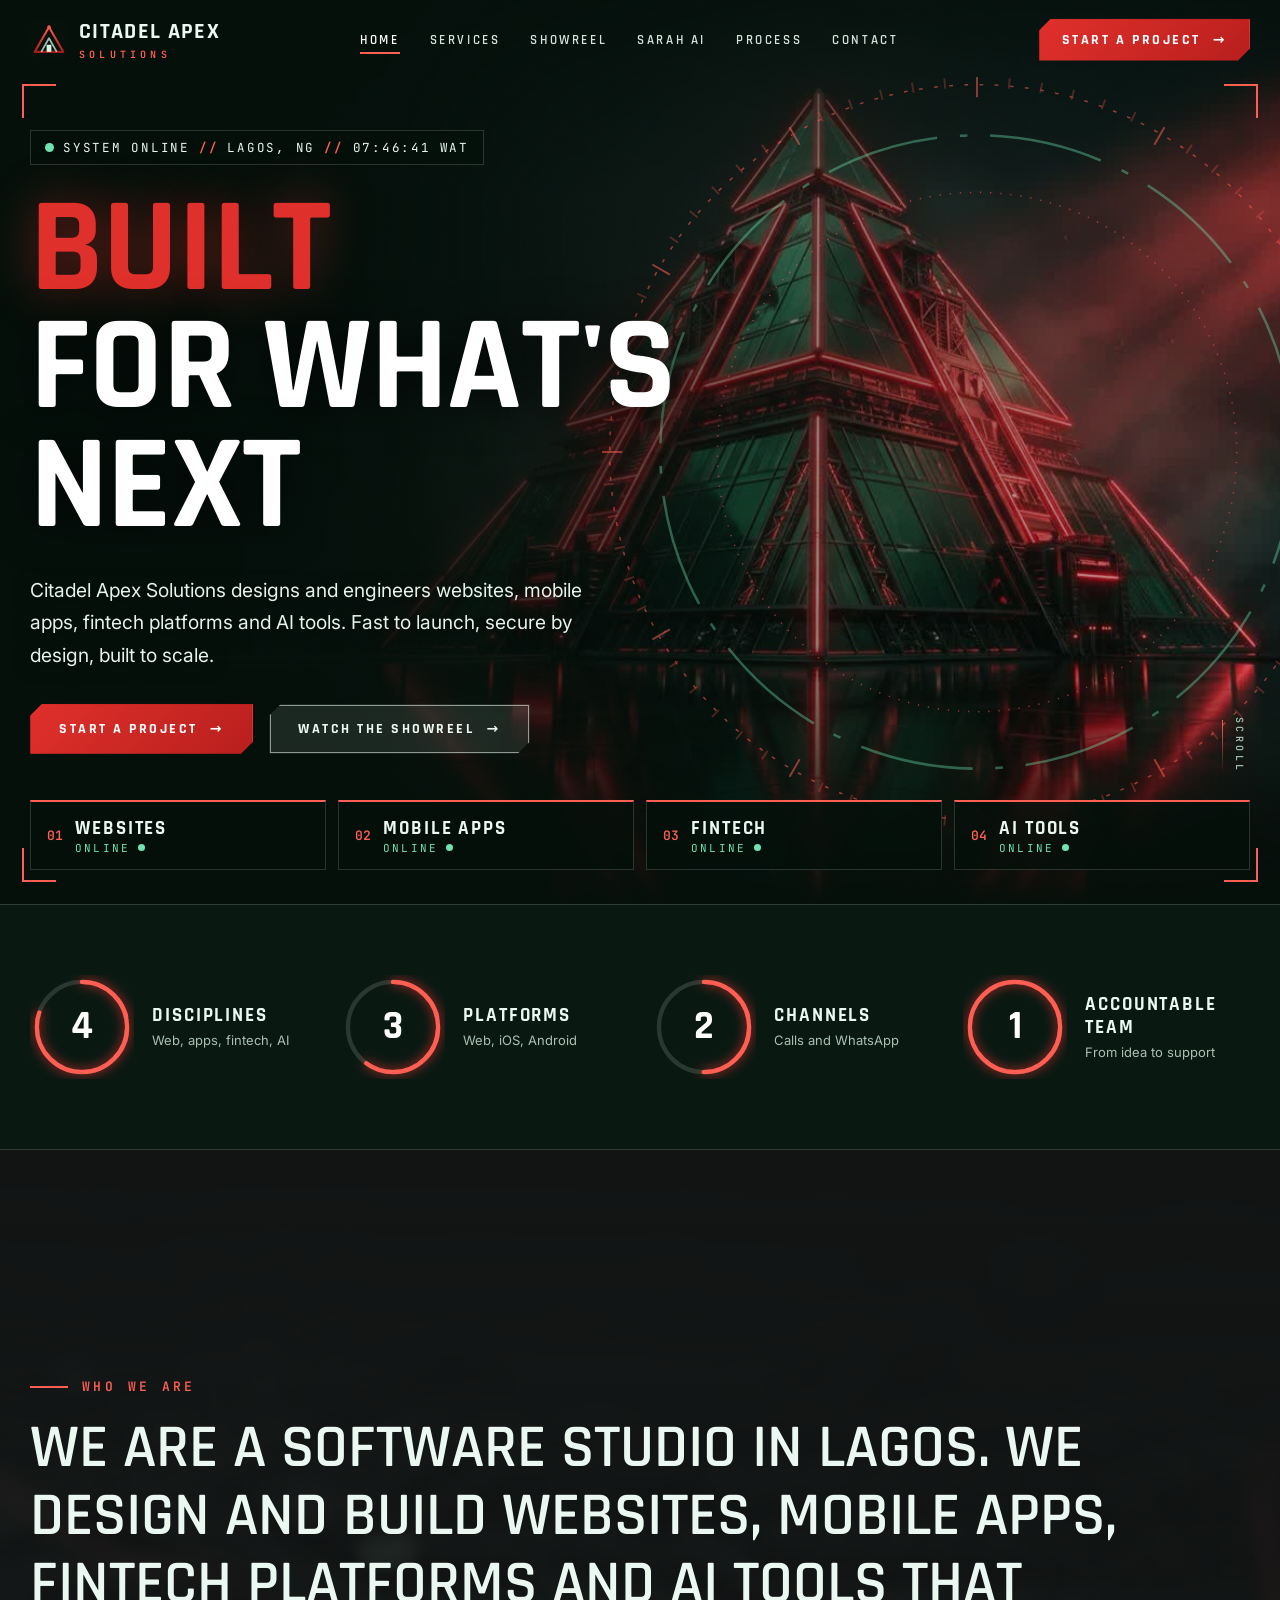
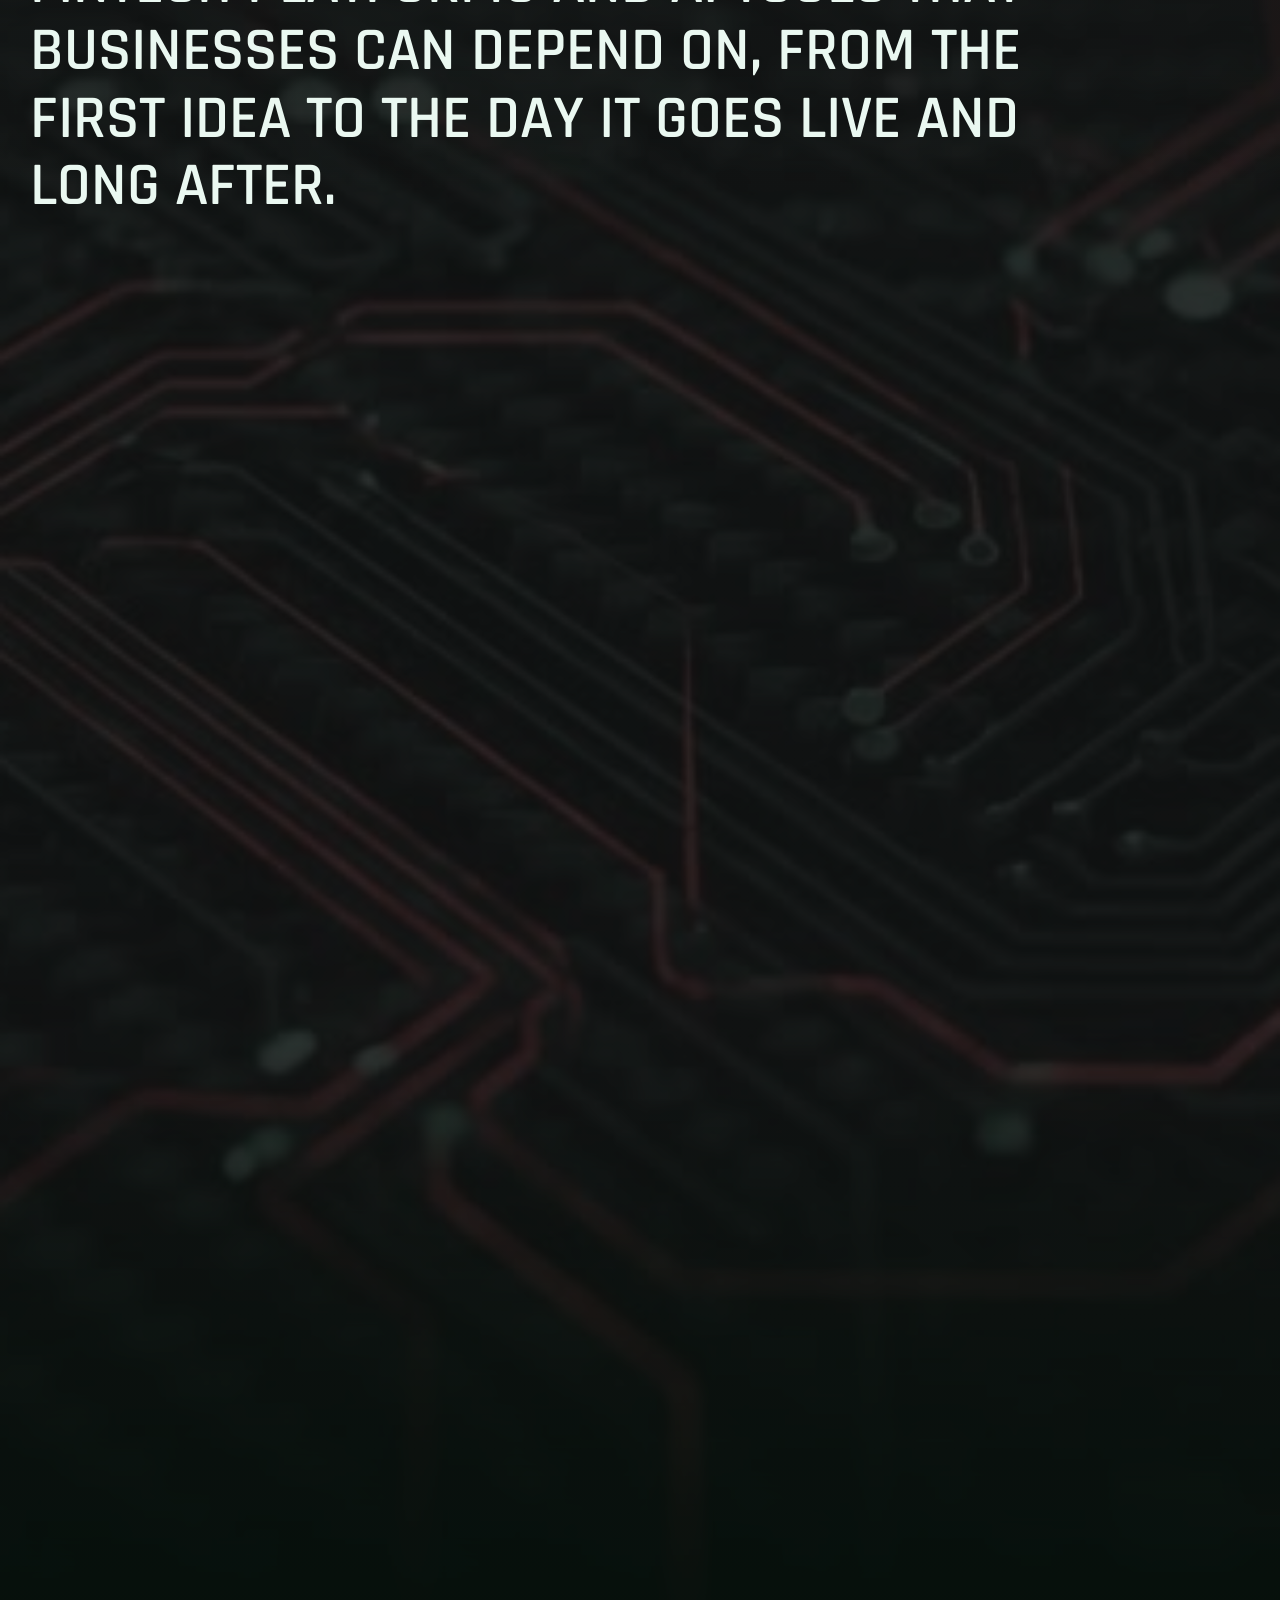
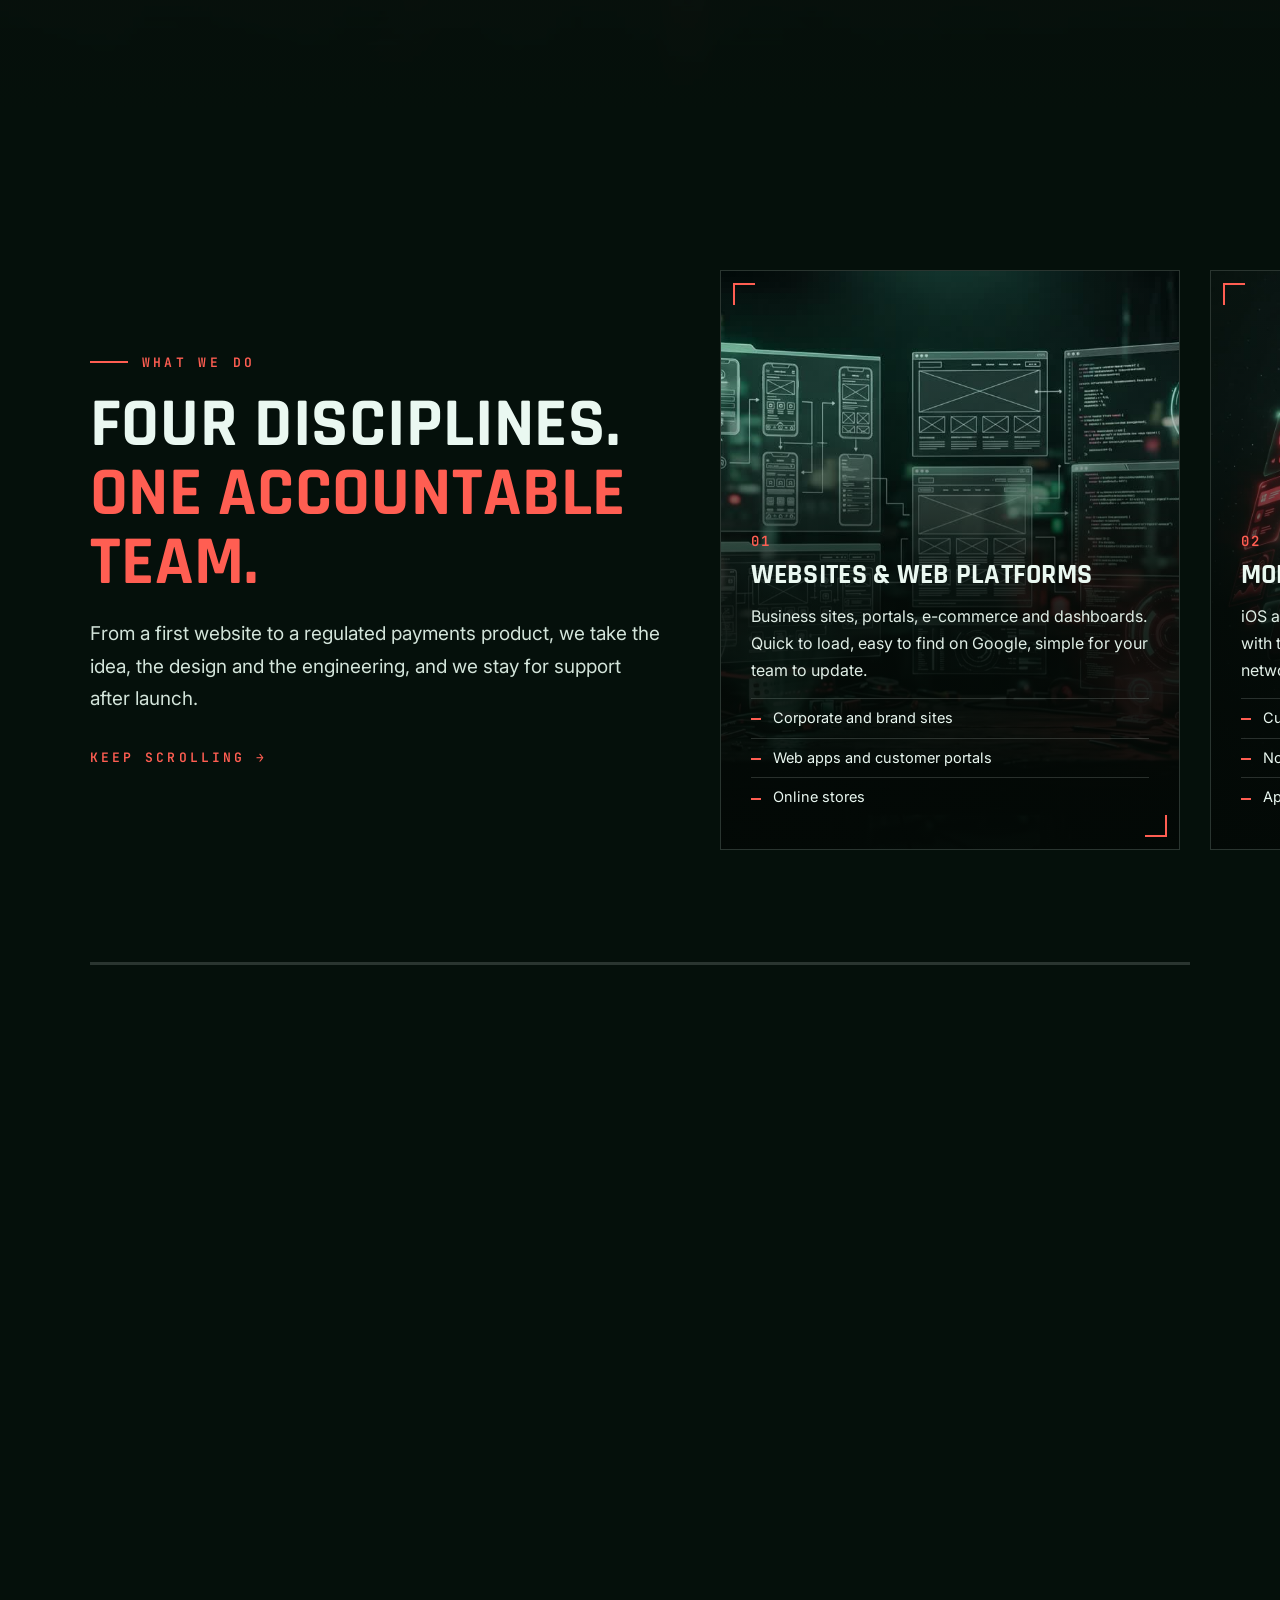
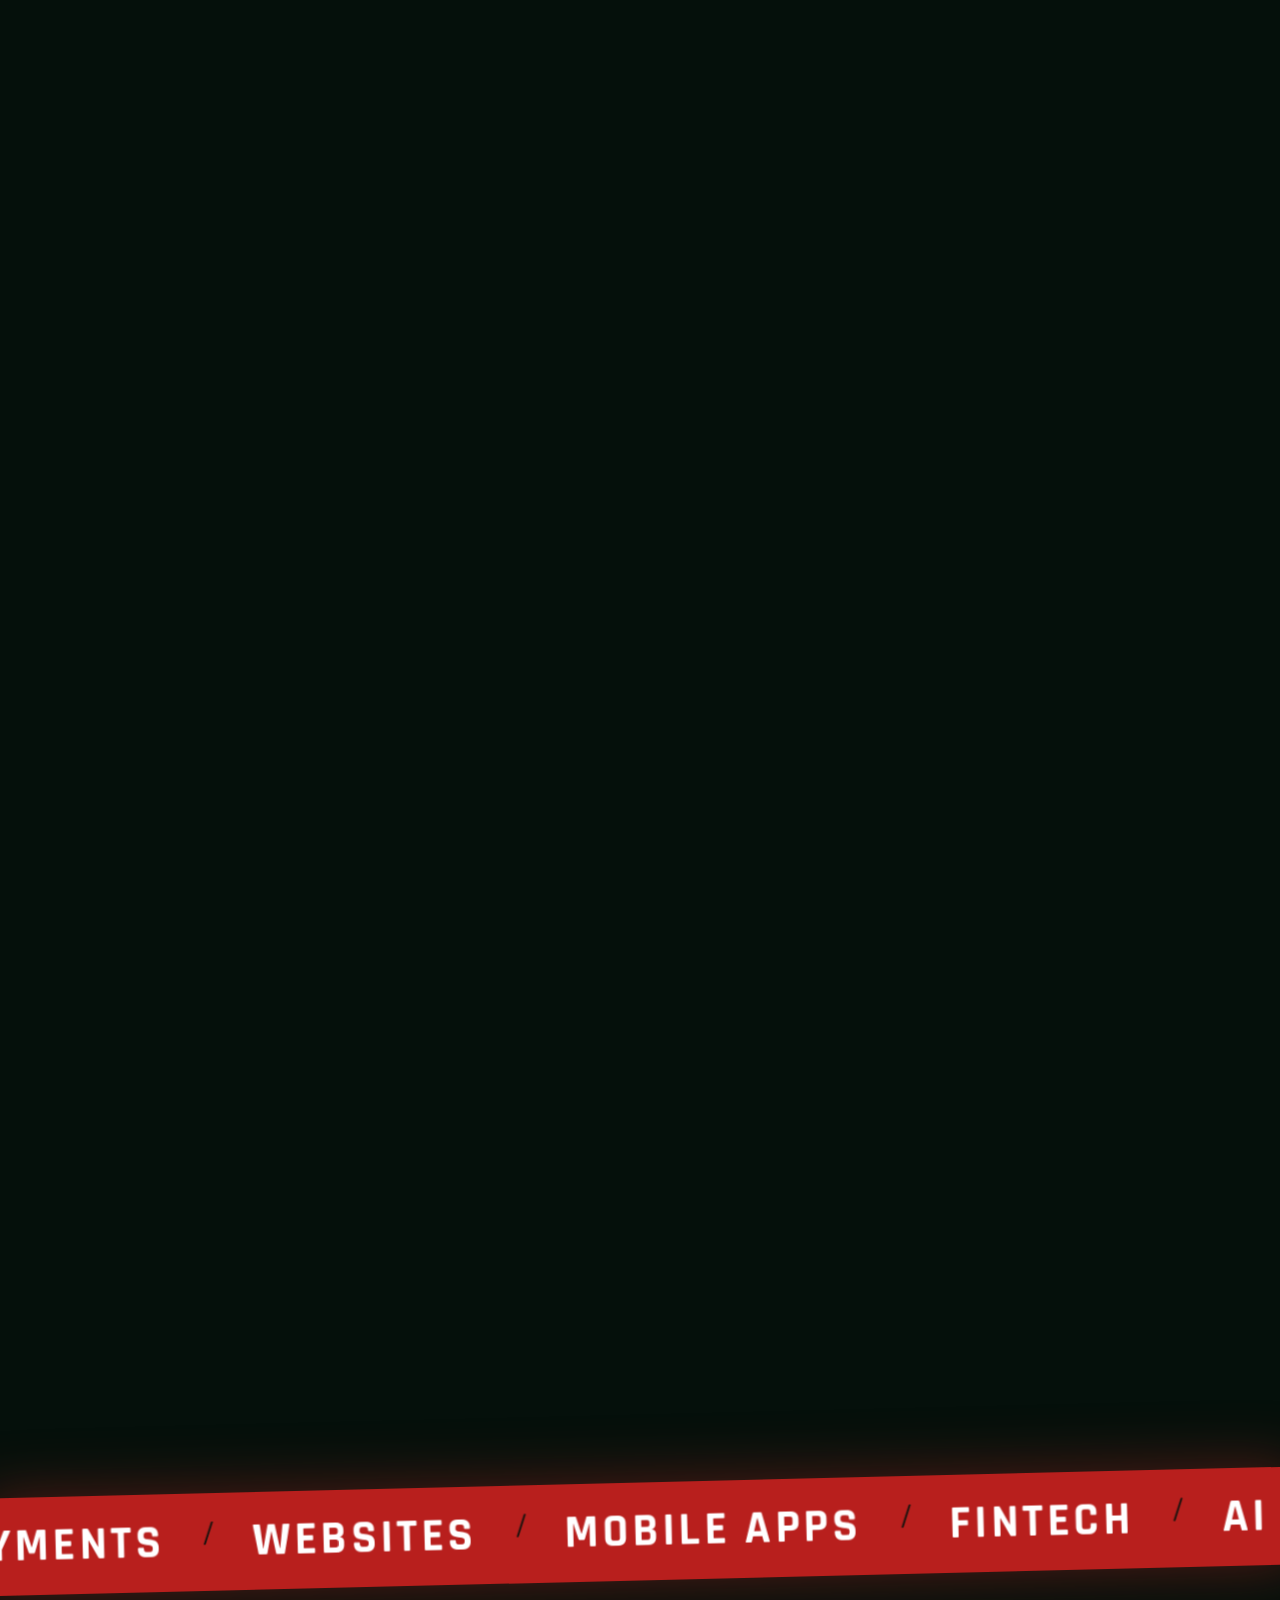
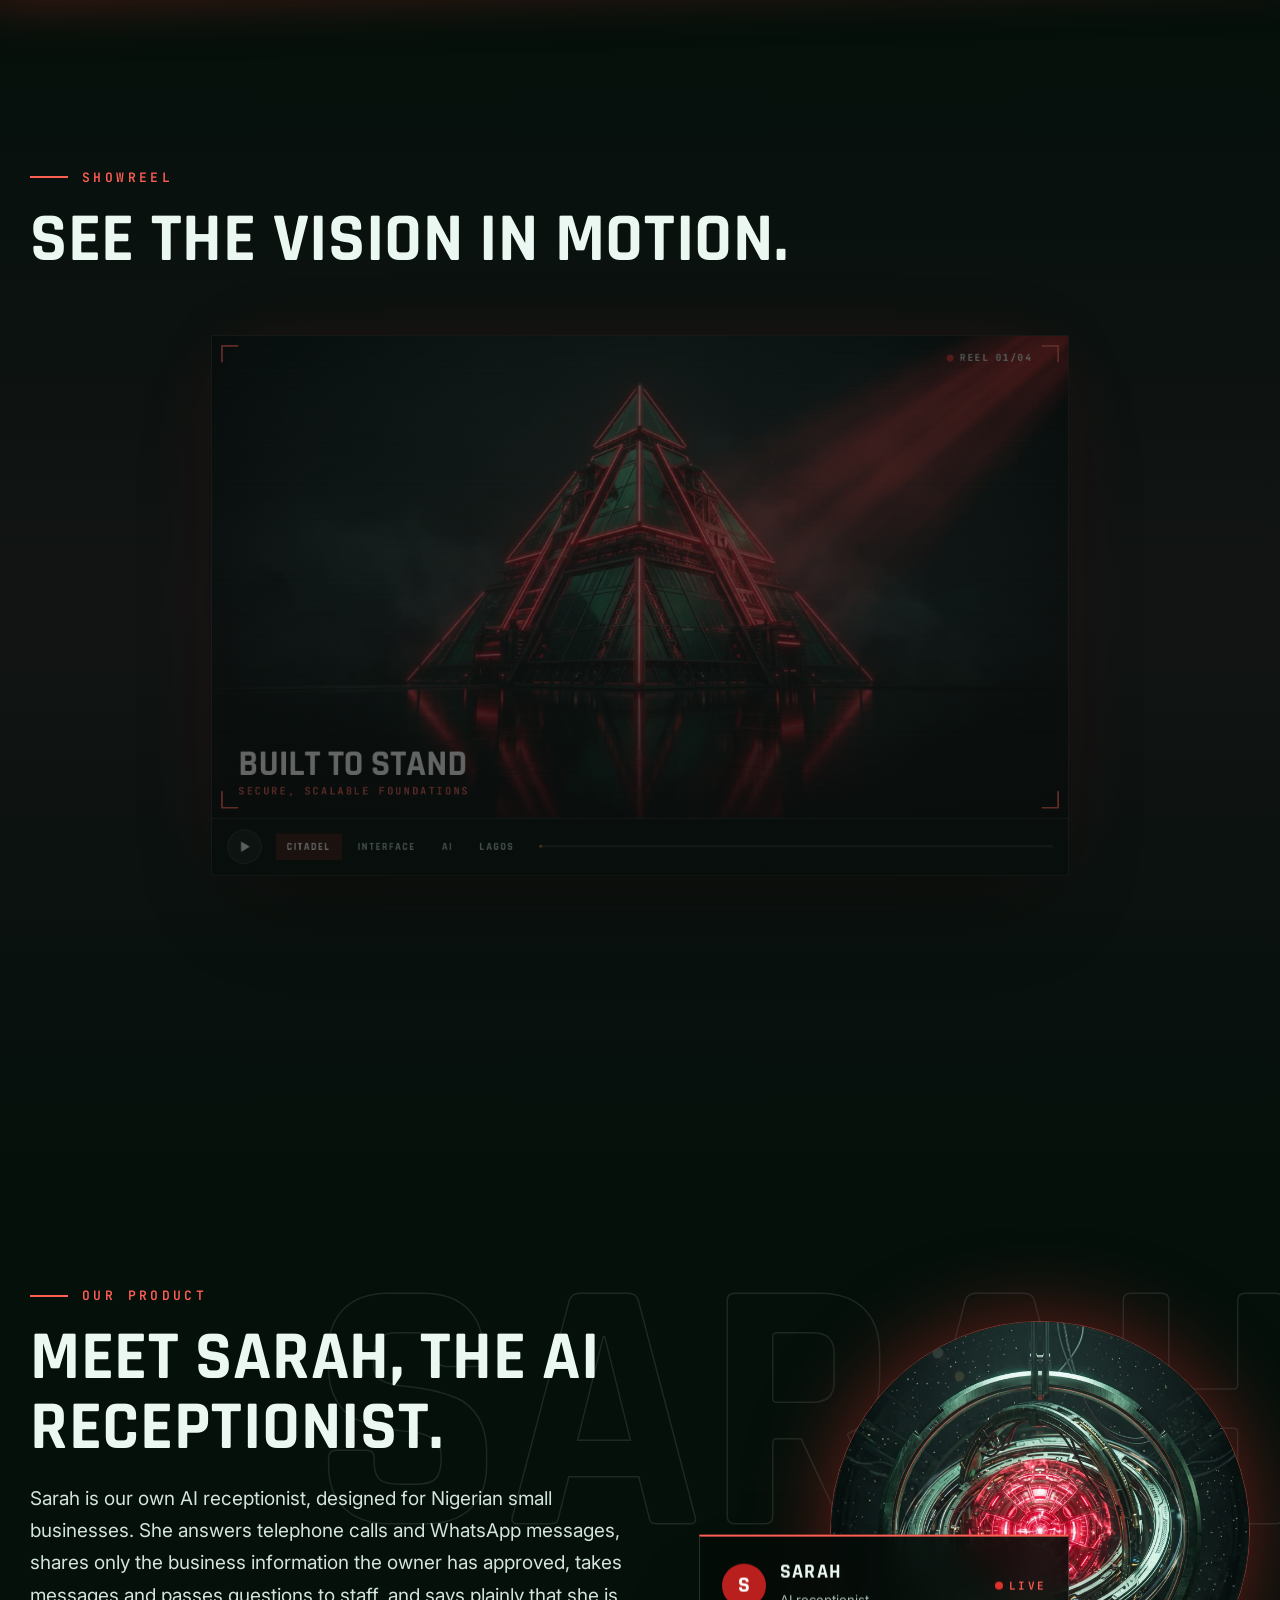
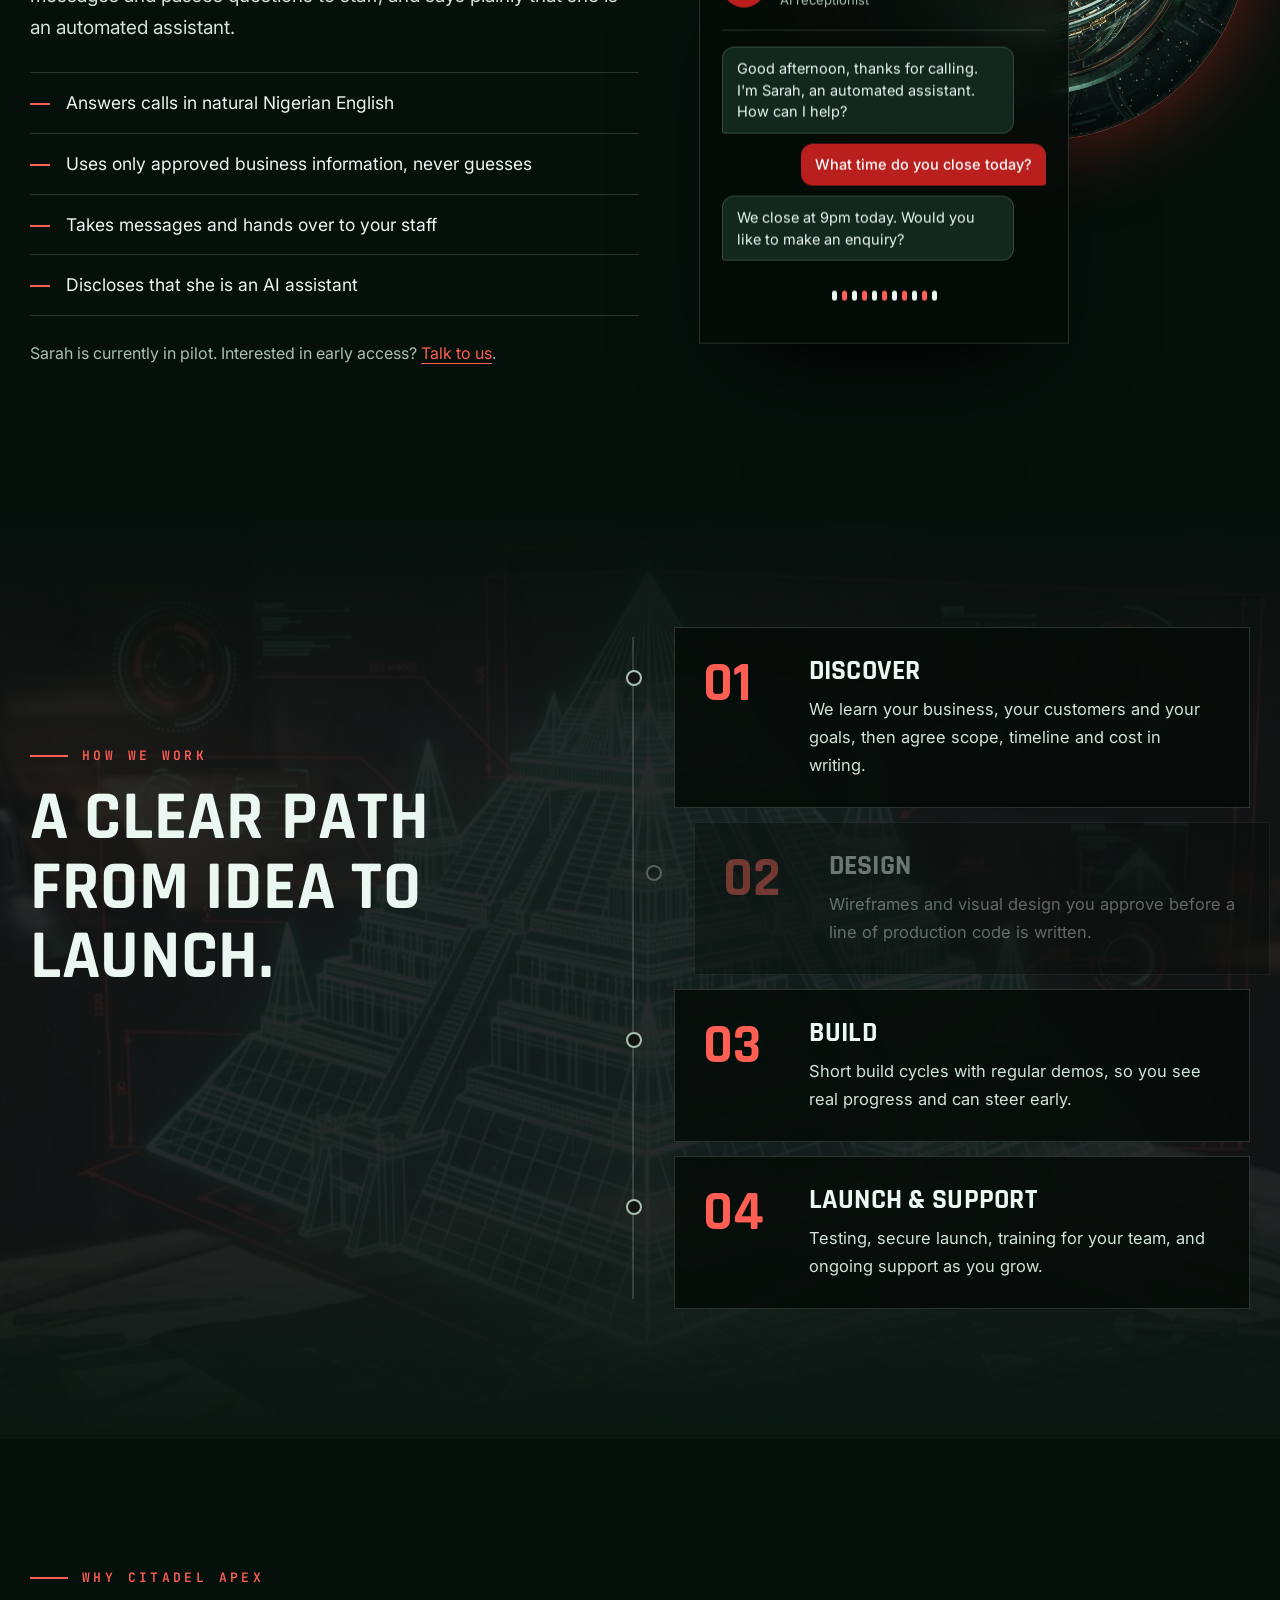
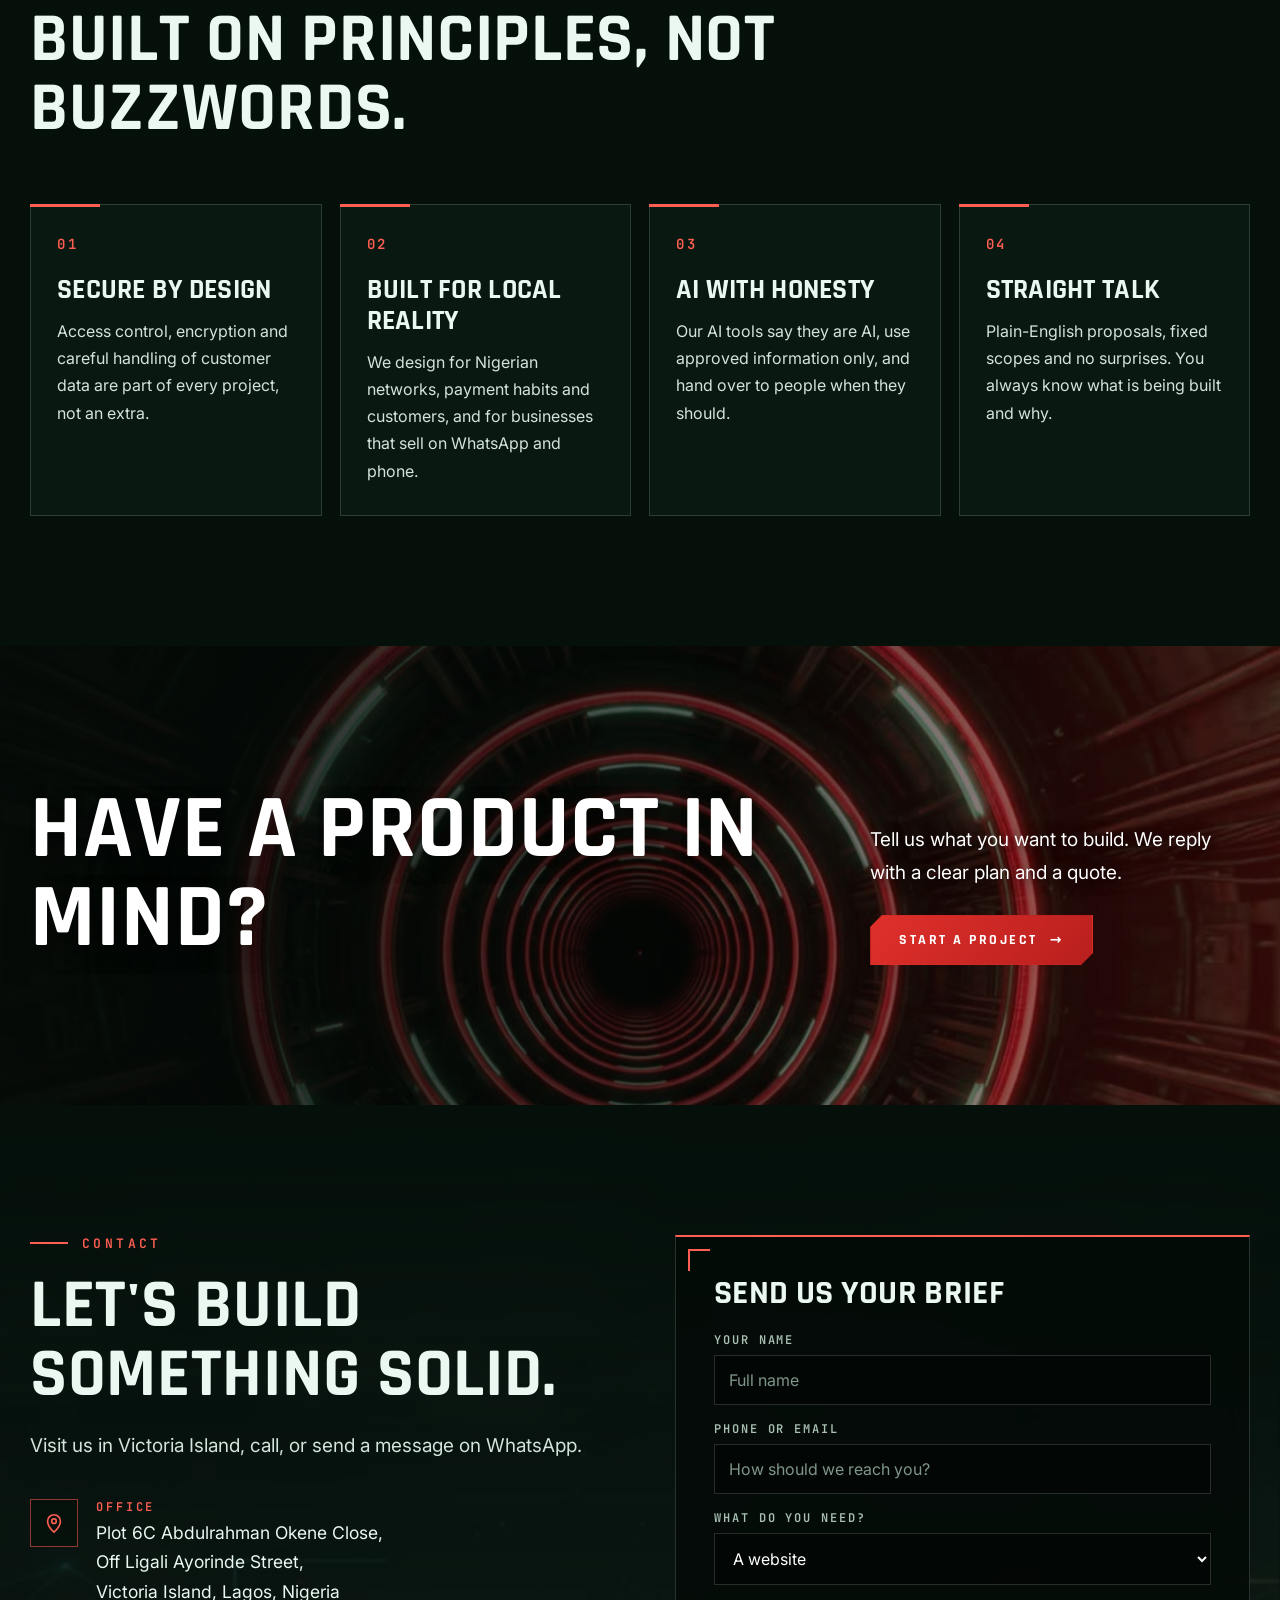
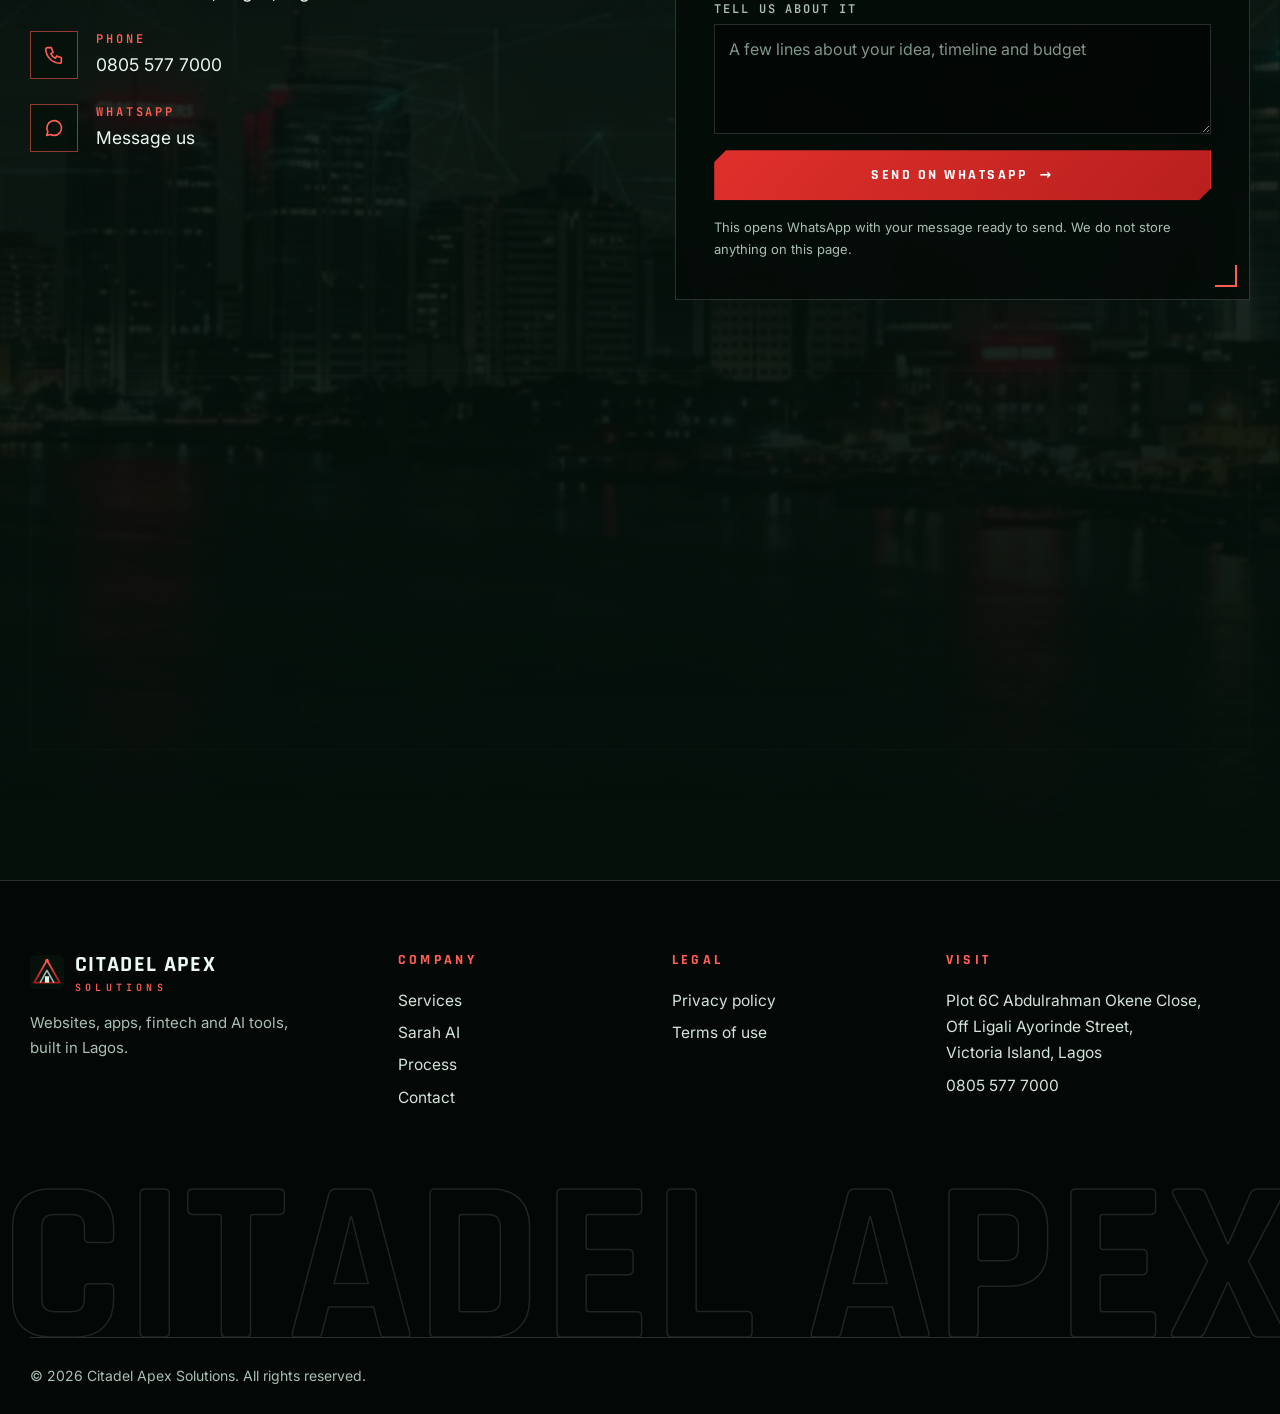
==== index.html @ fd37eeea "Citadel Apex Solutions website Co-Authored-By: Claude Sonnet 5.5 <noreply@anthropic.com>" ====
<!doctype html>
<html lang="en">
<head>
<meta charset="utf-8">
<meta name="viewport" content="width=device-width, initial-scale=1">
<title>Citadel Apex Solutions | Websites, Apps, Fintech and AI Tools</title>
<meta name="description" content="Citadel Apex Solutions is a Lagos technology company that designs and builds websites, mobile apps, fintech platforms and AI tools for businesses.">
<meta property="og:title" content="Citadel Apex Solutions">
<meta property="og:description" content="Websites, apps, fintech platforms and AI tools, built in Lagos.">
<meta property="og:type" content="website">
<meta property="og:image" content="assets/img/hero.jpg">
<meta name="theme-color" content="#06110c">
<link rel="icon" href="assets/logo.svg" type="image/svg+xml">
<link rel="preconnect" href="https://fonts.googleapis.com">
<link rel="preconnect" href="https://fonts.gstatic.com" crossorigin>
<link href="https://fonts.googleapis.com/css2?family=Rajdhani:wght@500;600;700&family=Inter:wght@400;500;600&family=JetBrains+Mono:wght@400;600&display=swap" rel="stylesheet">
<link rel="stylesheet" href="styles.css">
<script type="application/ld+json">
{"@context":"https://schema.org","@type":"Organization","name":"Citadel Apex Solutions","telephone":"+2348055777000","address":{"@type":"PostalAddress","streetAddress":"Plot 6C Abdulrahman Okene Close, Off Ligali Ayorinde Street","addressLocality":"Victoria Island","addressRegion":"Lagos","addressCountry":"NG"},"description":"Website, mobile app, fintech and AI tool development company."}
</script>
</head>
<body>
<a class="skip" href="#main">Skip to content</a>
<div class="progress" id="progress" aria-hidden="true"></div>
<div class="reticle" id="reticle" aria-hidden="true"></div>

<header class="nav" id="nav">
  <a class="brand" href="#top" aria-label="Citadel Apex Solutions home">
    <img src="assets/logo.svg" alt="" width="38" height="38">
    <span><b>Citadel Apex</b><small>Solutions</small></span>
  </a>
  <nav id="menu" aria-label="Main">
    <a href="#top">Home</a>
    <a href="#services">Services</a>
    <a href="#reel">Showreel</a>
    <a href="#sarah">Sarah AI</a>
    <a href="#process">Process</a>
    <a href="#contact">Contact</a>
  </nav>
  <a class="btn btn-red nav-cta" href="#contact">Start a project <i class="arr">&rarr;</i></a>
  <button class="burger" id="burger" aria-label="Open menu" aria-expanded="false" aria-controls="menu"><span></span><span></span><span></span></button>
</header>

<main id="main">
<!-- HERO -->
<section class="hero" id="top">
  <div class="hero-media" id="heroMedia" aria-hidden="true">
    <video id="heroVid" autoplay muted loop playsinline poster="assets/img/hero.jpg" preload="auto"><source src="assets/video/citadel.mp4" type="video/mp4"></video>
  </div>
  <div class="hero-scrim" aria-hidden="true"></div>
  <svg class="hud-ring" id="hudRing" viewBox="0 0 600 600" aria-hidden="true">
    <circle cx="300" cy="300" r="290" class="r1"/><circle cx="300" cy="300" r="250" class="r2"/><circle cx="300" cy="300" r="205" class="r3"/>
    <g class="ticks"></g>
  </svg>
  <i class="brk tl"></i><i class="brk tr"></i><i class="brk bl"></i><i class="brk br"></i>

  <div class="wrap hero-grid">
    <div class="hero-copy" id="heroCopy">
      <p class="status"><span class="lamp"></span>System online <b>//</b> Lagos, NG <b>//</b> <time id="clock">--:--:--</time> WAT</p>
      <h1>
        <span class="big red" data-hero>BUILT</span>
        <span class="big" data-hero>FOR WHAT'S</span>
        <span class="big" data-hero>NEXT</span>
      </h1>
      <p class="lead">Citadel Apex Solutions designs and engineers websites, mobile apps, fintech platforms and AI tools. Fast to launch, secure by design, built to scale.</p>
      <div class="cta-row">
        <a class="btn btn-red" href="#contact">Start a project <i class="arr">&rarr;</i></a>
        <a class="btn btn-ghost" href="#reel">Watch the showreel <i class="arr">&rarr;</i></a>
      </div>
    </div>
  </div>

  <ul class="modules" aria-label="What we build">
    <li><a href="#services"><em>01</em><b>Websites</b><span>Online <i></i></span></a></li>
    <li><a href="#services"><em>02</em><b>Mobile apps</b><span>Online <i></i></span></a></li>
    <li><a href="#services"><em>03</em><b>Fintech</b><span>Online <i></i></span></a></li>
    <li><a href="#services"><em>04</em><b>AI tools</b><span>Online <i></i></span></a></li>
  </ul>
  <a class="scroll-cue" href="#readout" aria-label="Scroll down"><span>Scroll</span><i></i></a>
</section>

<!-- READOUTS -->
<section class="readout" id="readout">
  <div class="wrap gauges">
    <div class="gauge reveal" data-count="4" data-fill=".8"><svg viewBox="0 0 120 120"><circle cx="60" cy="60" r="52"/><circle class="arc" cx="60" cy="60" r="52"/></svg><b>0</b><span>Disciplines<br><small>Web, apps, fintech, AI</small></span></div>
    <div class="gauge reveal d1" data-count="3" data-fill=".6"><svg viewBox="0 0 120 120"><circle cx="60" cy="60" r="52"/><circle class="arc" cx="60" cy="60" r="52"/></svg><b>0</b><span>Platforms<br><small>Web, iOS, Android</small></span></div>
    <div class="gauge reveal d2" data-count="2" data-fill=".5"><svg viewBox="0 0 120 120"><circle cx="60" cy="60" r="52"/><circle class="arc" cx="60" cy="60" r="52"/></svg><b>0</b><span>Channels<br><small>Calls and WhatsApp</small></span></div>
    <div class="gauge reveal d3" data-count="1" data-fill="1"><svg viewBox="0 0 120 120"><circle cx="60" cy="60" r="52"/><circle class="arc" cx="60" cy="60" r="52"/></svg><b>0</b><span>Accountable team<br><small>From idea to support</small></span></div>
  </div>
</section>

<!-- STATEMENT -->
<section class="statement" id="statement">
  <img class="bgimg" src="assets/img/texture.jpg" alt="" data-speed="0.1" loading="lazy">
  <div class="pin">
    <div class="wrap">
      <p class="kicker">Who we are</p>
      <p class="words" id="words">We are a software studio in Lagos. We design and build websites, mobile apps, fintech platforms and AI tools that businesses can depend on, from the first idea to the day it goes live and long after.</p>
    </div>
  </div>
</section>

<!-- SERVICES -->
<section class="hscroll" id="services">
  <div class="pin">
    <div class="track" id="hTrack">
      <div class="panel intro">
        <p class="kicker">What we do</p>
        <h2>Four disciplines.<br><em>One accountable team.</em></h2>
        <p class="sub">From a first website to a regulated payments product, we take the idea, the design and the engineering, and we stay for support after launch.</p>
        <p class="hint">Keep scrolling <i class="arr">&rarr;</i></p>
      </div>

      <article class="panel svc">
        <img class="bg" src="assets/img/holo.jpg" alt="" loading="lazy">
        <i class="brk tl"></i><i class="brk br"></i>
        <div class="body">
          <span class="num">01</span>
          <h3>Websites &amp; web platforms</h3>
          <p>Business sites, portals, e-commerce and dashboards. Quick to load, easy to find on Google, simple for your team to update.</p>
          <ul><li>Corporate and brand sites</li><li>Web apps and customer portals</li><li>Online stores</li></ul>
        </div>
      </article>
      <article class="panel svc">
        <img class="bg" src="assets/img/phone.jpg" alt="" loading="lazy">
        <i class="brk tl"></i><i class="brk br"></i>
        <div class="body">
          <span class="num">02</span>
          <h3>Mobile apps</h3>
          <p>iOS and Android apps your customers enjoy using, with the offline behaviour and speed that real-world networks demand.</p>
          <ul><li>Customer and staff apps</li><li>Notifications and onboarding</li><li>App store launch</li></ul>
        </div>
      </article>
      <article class="panel svc">
        <img class="bg" src="assets/img/fintech.jpg" alt="" loading="lazy">
        <i class="brk tl"></i><i class="brk br"></i>
        <div class="body">
          <span class="num">03</span>
          <h3>Fintech solutions</h3>
          <p>Wallets, payment flows, lending and onboarding journeys, designed around security, clear audit trails and compliance from the first line of code.</p>
          <ul><li>Payment and wallet integrations</li><li>Identity and onboarding flows</li><li>Reporting and reconciliation</li></ul>
        </div>
      </article>
      <article class="panel svc">
        <img class="bg" src="assets/img/core.jpg" alt="" loading="lazy">
        <i class="brk tl"></i><i class="brk br"></i>
        <div class="body">
          <span class="num">04</span>
          <h3>AI tools &amp; automation</h3>
          <p>Assistants that answer calls and messages, tools that read documents, and automations that remove repetitive work.</p>
          <ul><li>Voice and chat assistants</li><li>Workflow automation</li><li>Custom AI integrations</li></ul>
        </div>
      </article>
      <div class="panel end"><p class="big-end">Let's build<br>yours.</p><a class="btn btn-red" href="#contact">Start a project <i class="arr">&rarr;</i></a></div>
    </div>
    <div class="hbar" aria-hidden="true"><i id="hFill"></i></div>
  </div>
</section>

<!-- MARQUEE -->
<div class="marquee" aria-hidden="true"><div class="mtrack" id="mtrack">
  <span>WEBSITES</span><b>/</b><span>MOBILE APPS</span><b>/</b><span>FINTECH</span><b>/</b><span>AI TOOLS</span><b>/</b><span>AUTOMATION</span><b>/</b><span>PAYMENTS</span><b>/</b>
  <span>WEBSITES</span><b>/</b><span>MOBILE APPS</span><b>/</b><span>FINTECH</span><b>/</b><span>AI TOOLS</span><b>/</b><span>AUTOMATION</span><b>/</b><span>PAYMENTS</span><b>/</b>
</div></div>

<!-- SHOWREEL -->
<section class="sec reelsec" id="reel">
  <div class="wrap">
    <header class="sec-head">
      <p class="kicker">Showreel</p>
      <h2 data-split>See the vision in motion.</h2>
    </header>
  </div>
  <div class="reel-zoom" id="reelZoom">
    <div class="player" id="player">
      <div class="stage" id="stage">
        <div class="scene active" data-title="Built to stand" data-sub="Secure, scalable foundations"><video muted loop playsinline preload="none" poster="assets/img/hero.jpg" data-src="assets/video/citadel.mp4"></video></div>
        <div class="scene" data-title="Interfaces from the future" data-sub="Websites and apps"><video muted loop playsinline preload="none" poster="assets/img/holo.jpg" data-src="assets/video/holo.mp4"></video></div>
        <div class="scene" data-title="Intelligence you can talk to" data-sub="AI assistants and automation"><video muted loop playsinline preload="none" poster="assets/img/core.jpg" data-src="assets/video/core.mp4"></video></div>
        <div class="scene" data-title="Made in Lagos" data-sub="For African business"><video muted loop playsinline preload="none" poster="assets/img/lagos.jpg" data-src="assets/video/lagos.mp4"></video></div>
        <i class="brk tl"></i><i class="brk tr"></i><i class="brk bl"></i><i class="brk br"></i>
        <div class="rec"><span></span>REEL <b id="reelNo">01/04</b></div>
        <div class="caption"><b id="capTitle">Built to stand</b><span id="capSub">Secure, scalable foundations</span></div>
      </div>
      <div class="controls">
        <button class="pp" id="pp" aria-label="Pause showreel"><svg id="ppIcon" width="18" height="18" viewBox="0 0 16 16"><rect x="3" y="2" width="3.5" height="12" fill="currentColor"/><rect x="9.5" y="2" width="3.5" height="12" fill="currentColor"/></svg></button>
        <div class="tabs" role="tablist" aria-label="Scenes">
          <button role="tab" class="on" data-i="0">Citadel</button>
          <button role="tab" data-i="1">Interface</button>
          <button role="tab" data-i="2">AI</button>
          <button role="tab" data-i="3">Lagos</button>
        </div>
        <div class="bar"><i id="barFill"></i></div>
      </div>
    </div>
  </div>
</section>

<!-- SARAH -->
<section class="sec sarahsec" id="sarah">
  <div class="ghost" data-speed="0.12" aria-hidden="true">SARAH</div>
  <div class="wrap sarah-grid">
    <div>
      <p class="kicker">Our product</p>
      <h2 data-split>Meet Sarah, the AI receptionist.</h2>
      <p class="sub reveal">Sarah is our own AI receptionist, designed for Nigerian small businesses. She answers telephone calls and WhatsApp messages, shares only the business information the owner has approved, takes messages and passes questions to staff, and says plainly that she is an automated assistant.</p>
      <ul class="ticks reveal">
        <li>Answers calls in natural Nigerian English</li>
        <li>Uses only approved business information, never guesses</li>
        <li>Takes messages and hands over to your staff</li>
        <li>Discloses that she is an AI assistant</li>
      </ul>
      <p class="note reveal">Sarah is currently in pilot. Interested in early access? <a href="#contact">Talk to us</a>.</p>
    </div>
    <div class="sarah-vis" aria-hidden="true">
      <div class="orb" data-speed="-0.05"><video muted loop playsinline preload="none" poster="assets/img/core.jpg" data-src="assets/video/core.mp4" id="coreVid"></video><i class="brk tl"></i><i class="brk tr"></i><i class="brk bl"></i><i class="brk br"></i></div>
      <div class="call reveal d2" data-speed="0.07">
        <div class="call-top"><div class="avatar">S</div><div><b>Sarah</b><small>AI receptionist</small></div><span class="live">LIVE</span></div>
        <div class="bubbles">
          <p class="m in">Good afternoon, thanks for calling. I'm Sarah, an automated assistant. How can I help?</p>
          <p class="m out">What time do you close today?</p>
          <p class="m in">We close at 9pm today. Would you like to make an enquiry?</p>
        </div>
        <div class="wave"><i></i><i></i><i></i><i></i><i></i><i></i><i></i><i></i><i></i><i></i><i></i></div>
      </div>
    </div>
  </div>
</section>

<!-- PROCESS -->
<section class="sec processsec" id="process">
  <img class="bgimg" src="assets/img/blueprint.jpg" alt="" data-speed="0.12" loading="lazy">
  <div class="wrap process-grid">
    <header class="sec-head sticky-head">
      <p class="kicker">How we work</p>
      <h2 data-split>A clear path from idea to launch.</h2>
    </header>
    <ol class="steps" id="steps">
      <span class="rail" aria-hidden="true"><i id="railFill"></i></span>
      <li><span class="n">01</span><div><h3>Discover</h3><p>We learn your business, your customers and your goals, then agree scope, timeline and cost in writing.</p></div></li>
      <li><span class="n">02</span><div><h3>Design</h3><p>Wireframes and visual design you approve before a line of production code is written.</p></div></li>
      <li><span class="n">03</span><div><h3>Build</h3><p>Short build cycles with regular demos, so you see real progress and can steer early.</p></div></li>
      <li><span class="n">04</span><div><h3>Launch &amp; support</h3><p>Testing, secure launch, training for your team, and ongoing support as you grow.</p></div></li>
    </ol>
  </div>
</section>

<!-- PRINCIPLES -->
<section class="sec" id="why">
  <div class="wrap">
    <header class="sec-head">
      <p class="kicker">Why Citadel Apex</p>
      <h2 data-split>Built on principles, not buzzwords.</h2>
    </header>
    <div class="pillars">
      <div class="pillar reveal"><span>01</span><h3>Secure by design</h3><p>Access control, encryption and careful handling of customer data are part of every project, not an extra.</p></div>
      <div class="pillar reveal d1"><span>02</span><h3>Built for local reality</h3><p>We design for Nigerian networks, payment habits and customers, and for businesses that sell on WhatsApp and phone.</p></div>
      <div class="pillar reveal d2"><span>03</span><h3>AI with honesty</h3><p>Our AI tools say they are AI, use approved information only, and hand over to people when they should.</p></div>
      <div class="pillar reveal d3"><span>04</span><h3>Straight talk</h3><p>Plain-English proposals, fixed scopes and no surprises. You always know what is being built and why.</p></div>
    </div>
  </div>
</section>

<!-- CTA BAND -->
<section class="band">
  <img class="bgimg" src="assets/img/tunnel.jpg" alt="" data-speed="0.1" data-zoom="0.35" loading="lazy">
  <div class="wrap band-in">
    <h2 data-split>Have a product in mind?</h2>
    <div class="reveal"><p>Tell us what you want to build. We reply with a clear plan and a quote.</p><a class="btn btn-red" href="#contact">Start a project <i class="arr">&rarr;</i></a></div>
  </div>
</section>

<!-- CONTACT -->
<section class="sec" id="contact">
  <img class="bgimg lagos" src="assets/img/lagos.jpg" alt="" data-speed="0.08" loading="lazy">
  <div class="wrap contact-grid">
    <div>
      <p class="kicker">Contact</p>
      <h2 data-split>Let's build something solid.</h2>
      <p class="sub reveal">Visit us in Victoria Island, call, or send a message on WhatsApp.</p>
      <ul class="info reveal">
        <li><span class="ic"><svg viewBox="0 0 24 24"><path d="M12 22s7-6.5 7-12a7 7 0 10-14 0c0 5.5 7 12 7 12z"/><circle cx="12" cy="10" r="2.5"/></svg></span>
          <div><b>Office</b><address>Plot 6C Abdulrahman Okene Close,<br>Off Ligali Ayorinde Street,<br>Victoria Island, Lagos, Nigeria</address></div></li>
        <li><span class="ic"><svg viewBox="0 0 24 24"><path d="M5 4h4l2 5-2.5 1.5a11 11 0 005 5L15 13l5 2v4a2 2 0 01-2 2A16 16 0 013 6a2 2 0 012-2z"/></svg></span>
          <div><b>Phone</b><a href="tel:+2348055777000">0805 577 7000</a></div></li>
        <li><span class="ic"><svg viewBox="0 0 24 24"><path d="M4 20l1.3-4A8 8 0 1112 20a8 8 0 01-3.6-.9z"/></svg></span>
          <div><b>WhatsApp</b><a href="https://wa.me/2348055777000" rel="noopener">Message us</a></div></li>
      </ul>
    </div>

    <div class="reveal d2">
      <form class="form" id="form" novalidate>
        <i class="brk tl"></i><i class="brk br"></i>
        <h3>Send us your brief</h3>
        <label>Your name<input name="name" required autocomplete="name" placeholder="Full name"></label>
        <label>Phone or email<input name="contact" required autocomplete="tel" placeholder="How should we reach you?"></label>
        <label>What do you need?
          <select name="type">
            <option>A website</option><option>A mobile app</option><option>A fintech product</option><option>An AI tool or assistant</option><option>Something else</option>
          </select></label>
        <label>Tell us about it<textarea name="msg" rows="4" placeholder="A few lines about your idea, timeline and budget"></textarea></label>
        <button class="btn btn-red" type="submit">Send on WhatsApp <i class="arr">&rarr;</i></button>
        <p class="fine" id="formNote">This opens WhatsApp with your message ready to send. We do not store anything on this page.</p>
      </form>
    </div>
  </div>
  <div class="wrap">
    <div class="map reveal">
      <iframe title="Map of Citadel Apex Solutions office" loading="lazy" referrerpolicy="no-referrer-when-downgrade"
        src="https://maps.google.com/maps?q=Plot%206C%20Abdulrahman%20Okene%20Close%2C%20Off%20Ligali%20Ayorinde%20Street%2C%20Victoria%20Island%2C%20Lagos&amp;output=embed"></iframe>
    </div>
  </div>
</section>
</main>

<footer class="foot">
  <div class="wrap foot-in">
    <div class="foot-brand">
      <a class="brand" href="#top"><img src="assets/logo.svg" alt="" width="34" height="34"><span><b>Citadel Apex</b><small>Solutions</small></span></a>
      <p>Websites, apps, fintech and AI tools, built in Lagos.</p>
    </div>
    <div><h4>Company</h4><a href="#services">Services</a><a href="#sarah">Sarah AI</a><a href="#process">Process</a><a href="#contact">Contact</a></div>
    <div><h4>Legal</h4><a href="privacy.html">Privacy policy</a><a href="terms.html">Terms of use</a></div>
    <div><h4>Visit</h4><address>Plot 6C Abdulrahman Okene Close,<br>Off Ligali Ayorinde Street,<br>Victoria Island, Lagos</address><a href="tel:+2348055777000">0805 577 7000</a></div>
  </div>
  <div class="mark" data-speed="-0.05" aria-hidden="true">CITADEL APEX</div>
  <div class="wrap copy">&copy; <span id="yr">2026</span> Citadel Apex Solutions. All rights reserved.</div>
</footer>

<script src="script.js"></script>
</body>
</html>
---- styles.css ----
:root{
  --char:#121414;--forest:#05100b;--forest2:#0a1812;--panel:rgba(4,11,8,.86);
  --red:#b81f1d;--red2:#e0302b;--red3:#ff5e52;
  --mint:#eaf8f1;--acc:#6fe3b0;--body:#d3e4da;--sage:#a9c0b3;
  --line:rgba(234,248,241,.16);
  --ease:cubic-bezier(.2,.7,.2,1);
  --head:'Rajdhani','Arial Narrow',system-ui,sans-serif;--sans:'Inter',system-ui,sans-serif;--mono:'JetBrains Mono',ui-monospace,Menlo,monospace;
}
*{box-sizing:border-box;margin:0;padding:0}
html{scroll-behavior:smooth;scroll-padding-top:70px;overflow-x:clip}
body{background:var(--forest);color:var(--body);font:400 17px/1.7 var(--sans);-webkit-font-smoothing:antialiased;overflow-x:clip}
img,svg,video,iframe{display:block;max-width:100%}
a{color:inherit;text-decoration:none}
ul,ol{list-style:none}
address{font-style:normal}
[hidden]{display:none!important}
.wrap{width:min(1220px,100% - 44px);margin-inline:auto}
.skip{position:absolute;left:-999px;top:8px;background:var(--red);color:#fff;padding:8px 14px;z-index:300}
.skip:focus{left:8px}
.progress{position:fixed;top:0;left:0;height:3px;width:0;background:linear-gradient(90deg,var(--red2),var(--red3));box-shadow:0 0 12px var(--red2);z-index:220}
.arr{font-style:normal;display:inline-block;transition:transform .3s var(--ease)}
.btn:hover .arr{transform:translateX(5px)}
.reticle{position:fixed;left:0;top:0;width:34px;height:34px;margin:-17px 0 0 -17px;border:1.5px solid var(--red3);border-radius:50%;pointer-events:none;z-index:250;opacity:0;transition:opacity .3s,width .25s,height .25s,margin .25s,background .25s;mix-blend-mode:screen}
.reticle::before,.reticle::after{content:"";position:absolute;background:var(--red3)}
.reticle::before{left:50%;top:-7px;bottom:-7px;width:1px}
.reticle::after{top:50%;left:-7px;right:-7px;height:1px}
.reticle.on{opacity:.9}
.reticle.big{width:60px;height:60px;margin:-30px 0 0 -30px;background:rgba(255,94,82,.1)}
@media (pointer:coarse){.reticle{display:none}}

/* HUD corner brackets (any positioned parent) */
.brk{position:absolute;width:22px;height:22px;border:0 solid var(--red3);pointer-events:none;z-index:3}
.brk.tl{left:12px;top:12px;border-width:2px 0 0 2px}
.brk.tr{right:12px;top:12px;border-width:2px 2px 0 0}
.brk.bl{left:12px;bottom:12px;border-width:0 0 2px 2px}
.brk.br{right:12px;bottom:12px;border-width:0 2px 2px 0}

/* NAV */
.nav{position:fixed;inset:0 0 auto 0;z-index:200;display:flex;align-items:center;gap:30px;padding:18px max(22px,calc((100% - 1220px)/2));transition:background .35s,border-color .35s,padding .35s;border-bottom:1px solid transparent}
.nav.stuck{background:rgba(5,16,11,.9);backdrop-filter:blur(14px);border-color:var(--line);padding-block:11px}
.brand{display:flex;align-items:center;gap:11px;white-space:nowrap}
.brand span{display:flex;flex-direction:column;line-height:1.05}
.brand b{font:700 22px var(--head);letter-spacing:.06em;text-transform:uppercase;color:var(--mint)}
.brand small{font:600 10px var(--mono);letter-spacing:.42em;text-transform:uppercase;color:var(--red3);margin-top:2px}
#menu{display:flex;gap:30px;margin-inline:auto}
#menu a{font:600 13px var(--head);letter-spacing:.2em;text-transform:uppercase;color:var(--body);position:relative;padding:6px 0;transition:color .25s}
#menu a::after{content:"";position:absolute;left:0;bottom:0;height:2px;width:0;background:var(--red3);transition:width .35s var(--ease)}
#menu a:hover,#menu a.on{color:#fff}
#menu a:hover::after,#menu a.on::after{width:100%}
.burger{display:none;background:none;border:0;width:42px;height:42px;cursor:pointer;margin-left:auto;flex-direction:column;justify-content:center;gap:6px;align-items:center}
.burger span{display:block;width:24px;height:2px;background:var(--mint);transition:.3s}

/* BUTTONS */
.btn{display:inline-flex;align-items:center;gap:12px;font:700 14px var(--head);letter-spacing:.18em;text-transform:uppercase;padding:15px 28px;border:1px solid transparent;clip-path:polygon(12px 0,100% 0,100% calc(100% - 12px),calc(100% - 12px) 100%,0 100%,0 12px);cursor:pointer;transition:transform .3s var(--ease),background .3s,box-shadow .3s,filter .3s;white-space:nowrap}
.btn:hover{transform:translateY(-2px)}
.btn-red{background:linear-gradient(135deg,var(--red2),var(--red));color:#fff;filter:drop-shadow(0 8px 18px rgba(224,48,43,.5))}
.btn-red:hover{background:linear-gradient(135deg,var(--red3),var(--red2))}
.btn-ghost{background:rgba(234,248,241,.1);color:var(--mint);box-shadow:inset 0 0 0 1px rgba(234,248,241,.55)}
.btn-ghost:hover{background:rgba(234,248,241,.2)}
.nav-cta{padding:11px 22px}

/* TYPE */
.kicker{font:600 13px var(--mono);letter-spacing:.26em;text-transform:uppercase;color:var(--red3);margin-bottom:20px;display:flex;align-items:center;gap:14px}
.kicker::before{content:"";width:38px;height:2px;background:var(--red3)}
h1,h2,h3{font-family:var(--head);font-weight:700;text-transform:uppercase;letter-spacing:.01em;color:var(--mint)}
h2{font-size:clamp(40px,5.4vw,78px);line-height:1}
h2 em{font-style:normal;color:var(--red3)}
h3{font-size:28px;line-height:1.1}
.sub{color:var(--body);font-size:19px;margin-top:20px;max-width:640px}
.sec{padding:130px 0;position:relative;overflow:hidden}
.sec-head{max-width:800px;margin-bottom:60px;position:relative}
.w{display:inline-block;overflow:hidden;vertical-align:top;padding-bottom:.1em;margin-bottom:-.1em}
.w>span{display:inline-block;transform:translateY(112%);transition:transform 1s var(--ease)}
.split-in .w>span{transform:none}
.bgimg{position:absolute;left:0;top:-12%;width:100%;height:124%;object-fit:cover;z-index:0;will-change:transform;pointer-events:none}
.sec>.wrap,.band>.wrap{position:relative;z-index:2}

/* HERO */
.hero{position:relative;min-height:100vh;display:flex;align-items:center;padding:130px 0 150px;overflow:hidden;isolation:isolate;background:var(--forest)}
.hero-media{position:absolute;inset:0 -14% 0 14%;z-index:-3;will-change:transform}
.hero-media video{width:100%;height:100%;object-fit:cover}
.hero-scrim{position:absolute;inset:0;z-index:-2;background:linear-gradient(90deg,var(--forest) 0%,rgba(5,16,11,.94) 30%,rgba(5,16,11,.5) 58%,rgba(5,16,11,.1) 100%),linear-gradient(0deg,var(--forest),transparent 28%),linear-gradient(180deg,rgba(5,16,11,.7),transparent 22%)}
.hud-ring{position:absolute;right:-6%;top:50%;width:min(62vw,760px);transform:translateY(-50%);z-index:-1;opacity:.55;pointer-events:none;will-change:transform}
.hud-ring circle{fill:none;stroke:var(--red3);stroke-width:1.2}
.hud-ring .r1{stroke-dasharray:3 9;animation:spin 60s linear infinite;transform-origin:center}
.hud-ring .r2{stroke:var(--acc);stroke-dasharray:90 18 6 18;stroke-width:2;animation:spin 40s linear infinite reverse;transform-origin:center;opacity:.7}
.hud-ring .r3{stroke-dasharray:1 7;animation:spin 90s linear infinite;transform-origin:center}
.hud-ring .ticks line{stroke:var(--red3);stroke-width:1.5}
@keyframes spin{to{transform:rotate(360deg)}}
.hero .brk{width:34px;height:34px}
.hero .brk.tl{left:22px;top:84px}.hero .brk.tr{right:22px;top:84px}.hero .brk.bl{left:22px;bottom:22px}.hero .brk.br{right:22px;bottom:22px}
.hero-grid{position:relative}
.hero-copy{max-width:700px;will-change:transform}
.status{display:inline-flex;align-items:center;flex-wrap:wrap;gap:9px;font:400 12.5px var(--mono);letter-spacing:.14em;text-transform:uppercase;color:var(--mint);padding:8px 14px;border:1px solid var(--line);background:rgba(5,16,11,.7);backdrop-filter:blur(6px);margin-bottom:26px}
.status b{color:var(--red3);font-weight:600}
.lamp{width:9px;height:9px;border-radius:50%;background:var(--acc);box-shadow:0 0 0 0 rgba(111,227,176,.7);animation:lamp 2s infinite}
@keyframes lamp{70%{box-shadow:0 0 0 9px rgba(111,227,176,0)}100%{box-shadow:0 0 0 0 rgba(111,227,176,0)}}
.big{display:block;font:700 clamp(68px,10.5vw,150px)/.88 var(--head);letter-spacing:-.005em;color:#fff;text-transform:uppercase;text-shadow:0 4px 40px rgba(0,0,0,.7);will-change:transform;animation:heroIn 1.2s var(--ease) backwards}
.big.red{color:var(--red2);text-shadow:0 0 50px rgba(224,48,43,.45)}
.big:nth-child(2){animation-delay:.12s}.big:nth-child(3){animation-delay:.24s}
@keyframes heroIn{from{opacity:0;transform:translateY(70px)}}
.lead{font-size:clamp(18px,1.5vw,21px);color:#e6f3ec;max-width:560px;margin:28px 0 32px;text-shadow:0 2px 18px rgba(0,0,0,.8)}
.cta-row{display:flex;flex-wrap:wrap;gap:16px}
.modules{position:absolute;left:50%;bottom:34px;transform:translateX(-50%);width:min(1220px,100% - 44px);display:grid;grid-template-columns:repeat(4,1fr);gap:12px}
.modules a{display:grid;grid-template-columns:auto 1fr;grid-template-rows:auto auto;column-gap:12px;padding:14px 16px;background:rgba(5,16,11,.78);backdrop-filter:blur(8px);border:1px solid var(--line);border-top:2px solid var(--red3);transition:background .3s,transform .3s var(--ease)}
.modules a:hover{background:rgba(184,31,29,.35);transform:translateY(-4px)}
.modules em{grid-row:span 2;font:600 13px var(--mono);font-style:normal;color:var(--red3);align-self:center}
.modules b{font:700 19px var(--head);letter-spacing:.1em;text-transform:uppercase;color:var(--mint)}
.modules span{font:400 11px var(--mono);letter-spacing:.2em;text-transform:uppercase;color:var(--acc);display:flex;align-items:center;gap:8px}
.modules span i{width:7px;height:7px;border-radius:50%;background:var(--acc);animation:blink 1.6s infinite}
@keyframes blink{50%{opacity:.25}}
.scroll-cue{position:absolute;right:34px;bottom:130px;display:flex;flex-direction:column;align-items:center;gap:10px;font:600 10px var(--mono);letter-spacing:.34em;text-transform:uppercase;color:var(--sage);writing-mode:vertical-rl}
.scroll-cue i{width:1px;height:52px;background:linear-gradient(var(--red3),transparent);animation:cue 2s infinite}
@keyframes cue{0%{transform:scaleY(0);transform-origin:top}50%{transform:scaleY(1);transform-origin:top}51%{transform-origin:bottom}100%{transform:scaleY(0);transform-origin:bottom}}

/* READOUTS */
.readout{background:var(--forest2);border-block:1px solid var(--line);padding:70px 0;position:relative}
.gauges{display:grid;grid-template-columns:repeat(4,1fr);gap:24px}
.gauge{position:relative;display:grid;grid-template-columns:104px 1fr;gap:18px;align-items:center}
.gauge svg{grid-row:1;grid-column:1;width:104px;height:104px;transform:rotate(-90deg)}
.gauge circle{fill:none;stroke:rgba(234,248,241,.14);stroke-width:5}
.gauge .arc{stroke:var(--red3);stroke-linecap:round;stroke-dasharray:327;stroke-dashoffset:327;transition:stroke-dashoffset 1.8s .3s var(--ease);filter:drop-shadow(0 0 6px var(--red2))}
.gauge.in .arc{stroke-dashoffset:calc(327 * (1 - var(--f,.8)))}
.gauge b{grid-row:1;grid-column:1;display:grid;place-items:center;font:700 40px var(--head);color:#fff}
.gauge span{font:700 19px/1.2 var(--head);letter-spacing:.1em;text-transform:uppercase;color:var(--mint)}
.gauge small{display:block;font:400 13px var(--sans);letter-spacing:0;text-transform:none;color:var(--sage);margin-top:4px}

/* STATEMENT */
.statement{height:240vh;position:relative;background:var(--char);overflow:clip}
.statement .bgimg{opacity:.28}
.statement::after{content:"";position:absolute;inset:0;background:linear-gradient(180deg,var(--char),rgba(18,20,20,.55) 30%,rgba(18,20,20,.55) 70%,var(--forest));z-index:1;pointer-events:none}
.statement .pin{position:sticky;top:0;height:100vh;display:flex;align-items:center;z-index:2}
.words{font:600 clamp(32px,4.8vw,68px)/1.1 var(--head);text-transform:uppercase;max-width:1100px;color:var(--mint)}
.words span{opacity:.3;transition:opacity .25s,color .25s,text-shadow .25s}
.words span.on{opacity:1}
.words span.hot.on{color:var(--red3);text-shadow:0 0 24px rgba(255,94,82,.45)}

/* HORIZONTAL SERVICES */
.hscroll{position:relative;height:420vh;background:var(--forest)}
.hscroll .pin{position:sticky;top:0;height:100vh;overflow:hidden;display:flex;flex-direction:column;justify-content:center}
.track{display:flex;gap:30px;padding:0 7vw;width:max-content;will-change:transform;align-items:stretch}
.panel{flex:0 0 auto;height:min(68vh,580px);position:relative}
.panel.intro{width:min(84vw,600px);display:flex;flex-direction:column;justify-content:center;padding-right:30px}
.panel.intro .hint{margin-top:34px;font:600 13px var(--mono);letter-spacing:.24em;text-transform:uppercase;color:var(--red3)}
.panel.svc{width:min(84vw,460px);overflow:hidden;border:1px solid var(--line);display:flex;align-items:flex-end;isolation:isolate;transition:border-color .4s}
.panel.svc:hover{border-color:var(--red3)}
.panel.svc .bg{position:absolute;inset:0;width:100%;height:100%;object-fit:cover;z-index:-2;transition:transform 1.2s var(--ease)}
.panel.svc:hover .bg{transform:scale(1.08)}
.panel.svc::before{content:"";position:absolute;inset:0;z-index:-1;background:linear-gradient(0deg,rgba(3,9,6,.96) 0%,rgba(3,9,6,.88) 42%,rgba(3,9,6,.25) 75%,rgba(3,9,6,.1))}
.panel.svc .body{padding:30px 30px 32px;width:100%}
.panel.svc .num{font:600 14px var(--mono);letter-spacing:.2em;color:var(--red3);display:block;margin-bottom:10px}
.panel.svc p{color:#e0eee6;font-size:16px;margin:12px 0 14px}
.panel.svc ul li{font-size:14.5px;color:var(--mint);padding:7px 0 7px 22px;position:relative;border-top:1px solid var(--line)}
.panel.svc ul li::before{content:"";position:absolute;left:0;top:50%;width:10px;height:2px;background:var(--red3)}
.panel.end{width:min(84vw,480px);display:flex;flex-direction:column;justify-content:center;gap:30px;padding-left:20px}
.big-end{font:700 clamp(54px,6.4vw,96px)/.92 var(--head);text-transform:uppercase;color:var(--red2);text-shadow:0 0 40px rgba(224,48,43,.4)}
.hbar{position:absolute;left:7vw;right:7vw;bottom:5vh;height:3px;background:var(--line)}
.hbar i{display:block;height:100%;width:0;background:var(--red3);box-shadow:0 0 10px var(--red2)}

/* MARQUEE */
.marquee{background:var(--red);overflow:hidden;padding:18px 0;transform:rotate(-1.4deg) scale(1.03);margin:60px 0;position:relative;z-index:2;box-shadow:0 0 60px rgba(224,48,43,.35)}
.mtrack{display:flex;gap:36px;width:max-content;will-change:transform}
.mtrack span{font:700 clamp(30px,3.6vw,48px) var(--head);letter-spacing:.08em;color:#fff;white-space:nowrap}
.mtrack b{font:400 34px var(--head);color:var(--forest)}

/* SHOWREEL */
.reelsec{background:linear-gradient(180deg,var(--forest),var(--char) 50%,var(--forest))}
.reel-zoom{width:min(1100px,100% - 32px);margin-inline:auto;transform-origin:center top;will-change:transform}
.player{background:#020605;border:1px solid var(--line);overflow:hidden;box-shadow:0 60px 120px -40px rgba(0,0,0,.95),0 0 100px -30px rgba(224,48,43,.5)}
.stage{position:relative;aspect-ratio:16/9;background:#020605;overflow:hidden}
.scene{position:absolute;inset:0;opacity:0;visibility:hidden;transition:opacity .8s}
.scene.active{opacity:1;visibility:visible}
.scene video{width:100%;height:100%;object-fit:cover}
.stage::after{content:"";position:absolute;inset:0;background:repeating-linear-gradient(0deg,rgba(255,255,255,.02) 0 1px,transparent 1px 3px),linear-gradient(0deg,rgba(2,6,5,.85),transparent 40%);pointer-events:none;z-index:2}
.stage .brk{z-index:4}
.rec{position:absolute;right:46px;top:20px;z-index:5;font:600 12px var(--mono);letter-spacing:.2em;color:var(--mint);display:flex;align-items:center;gap:8px}
.rec span{width:9px;height:9px;border-radius:50%;background:var(--red2);animation:blink 1.2s infinite}
.caption{position:absolute;left:34px;bottom:26px;z-index:5;display:flex;flex-direction:column;gap:2px}
.caption b{font:700 clamp(26px,3.6vw,48px)/1 var(--head);text-transform:uppercase;color:#fff;text-shadow:0 2px 22px #000}
.caption span{font:600 13px var(--mono);letter-spacing:.2em;text-transform:uppercase;color:var(--red3)}
.controls{display:flex;align-items:center;gap:18px;padding:14px 20px;background:#030907;border-top:1px solid var(--line)}
.pp{width:44px;height:44px;border-radius:50%;border:1px solid var(--line);background:rgba(255,255,255,.06);color:var(--mint);cursor:pointer;display:grid;place-items:center;flex:none}
.pp:hover{background:rgba(255,255,255,.14)}
.tabs{display:flex;gap:6px}
.tabs button{font:700 13px var(--head);letter-spacing:.16em;text-transform:uppercase;padding:9px 14px;border:0;background:transparent;color:var(--sage);cursor:pointer}
.tabs button.on{background:rgba(224,48,43,.25);color:#fff}
.bar{flex:1;height:3px;background:rgba(255,255,255,.12);overflow:hidden}
.bar i{display:block;height:100%;width:0;background:var(--red3)}

/* SARAH */
.sarahsec{background:var(--forest)}
.ghost{position:absolute;right:-2%;top:6%;font:700 clamp(160px,28vw,460px)/.8 var(--head);color:transparent;-webkit-text-stroke:1.5px rgba(234,248,241,.1);pointer-events:none;user-select:none;white-space:nowrap;will-change:transform;z-index:0}
.sarah-grid{display:grid;grid-template-columns:1.05fr .95fr;gap:60px;align-items:center;position:relative}
.ticks{margin:28px 0 8px;display:grid;gap:0}
.ticks li{padding:15px 0 15px 36px;color:var(--mint);font-size:17.5px;position:relative;border-top:1px solid var(--line)}
.ticks li:last-child{border-bottom:1px solid var(--line)}
.ticks li::before{content:"";position:absolute;left:0;top:50%;width:20px;height:2px;background:var(--red3)}
.note{margin-top:24px;font-size:16px;color:var(--sage)}
.note a{color:var(--red3);border-bottom:1px solid var(--red3)}
.sarah-vis{position:relative;min-height:560px}
.orb{position:absolute;right:0;top:0;width:min(420px,78%);aspect-ratio:1;border-radius:50%;overflow:hidden;border:1px solid rgba(255,94,82,.5);box-shadow:0 0 90px -10px rgba(224,48,43,.55)}
.orb video{width:100%;height:100%;object-fit:cover}
.orb .brk{display:none}
.call{position:absolute;left:0;bottom:0;width:min(370px,92%);background:var(--panel);backdrop-filter:blur(14px);border:1px solid var(--line);border-top:2px solid var(--red3);padding:22px;box-shadow:0 50px 90px -40px #000}
.avatar{width:44px;height:44px;border-radius:50%;display:grid;place-items:center;font:700 22px var(--head);color:#fff;background:var(--red);flex:none}
.call-top{display:flex;align-items:center;gap:14px;padding-bottom:16px;border-bottom:1px solid var(--line)}
.call-top b{display:block;font:700 20px var(--head);letter-spacing:.06em;text-transform:uppercase;color:var(--mint)}
.call-top small{color:var(--sage);font-size:13px}
.live{margin-left:auto;font:600 11px var(--mono);letter-spacing:.2em;color:var(--red3);display:flex;align-items:center;gap:6px}
.live::before{content:"";width:8px;height:8px;border-radius:50%;background:var(--red2);animation:blink 1.2s infinite}
.bubbles{display:grid;gap:10px;padding:16px 0 4px}
.m{max-width:90%;font-size:14.5px;line-height:1.5;padding:10px 14px;border-radius:12px;opacity:0;transform:translateY(12px)}
.m.in{background:#12281e;border:1px solid var(--line);border-bottom-left-radius:3px;justify-self:start;color:var(--mint)}
.m.out{background:var(--red);color:#fff;border-bottom-right-radius:3px;justify-self:end;font-weight:500}
.call.in .m{animation:slidein .5s var(--ease) forwards}
.call.in .m:nth-child(1){animation-delay:.5s}.call.in .m:nth-child(2){animation-delay:1.6s}.call.in .m:nth-child(3){animation-delay:2.7s}
@keyframes slidein{to{transform:none;opacity:1}}
.wave{display:flex;gap:5px;align-items:center;justify-content:center;height:50px;margin-top:6px}
.wave i{display:block;width:5px;height:10px;border-radius:3px;background:var(--red3);animation:eq 1s ease-in-out infinite}
.wave i:nth-child(odd){background:var(--mint)}
.wave i:nth-child(2){animation-delay:.1s}.wave i:nth-child(3){animation-delay:.25s}.wave i:nth-child(4){animation-delay:.4s}.wave i:nth-child(5){animation-delay:.15s}.wave i:nth-child(6){animation-delay:.35s}.wave i:nth-child(7){animation-delay:.05s}.wave i:nth-child(8){animation-delay:.3s}.wave i:nth-child(9){animation-delay:.2s}.wave i:nth-child(10){animation-delay:.12s}.wave i:nth-child(11){animation-delay:.28s}
@keyframes eq{50%{height:44px}}

/* PROCESS */
.processsec{background:var(--char)}
.processsec .bgimg{opacity:.34}
.processsec::before{content:"";position:absolute;inset:0;z-index:1;background:linear-gradient(180deg,var(--forest),rgba(18,20,20,.7) 25%,rgba(18,20,20,.7) 75%,var(--forest2));pointer-events:none}
.process-grid{display:grid;grid-template-columns:.9fr 1.1fr;gap:70px;align-items:start}
.sticky-head{position:sticky;top:120px;margin:0}
.steps{position:relative;padding-left:56px;display:grid;gap:14px}
.rail{position:absolute;left:14px;top:10px;bottom:10px;width:2px;background:var(--line)}
.rail i{display:block;width:100%;height:100%;background:var(--red3);box-shadow:0 0 10px var(--red2);transform:scaleY(0);transform-origin:top}
.steps li{display:flex;gap:26px;padding:28px 28px;background:var(--panel);backdrop-filter:blur(8px);border:1px solid var(--line);opacity:.4;transition:opacity .5s,transform .6s var(--ease),border-color .5s;transform:translateX(20px);position:relative}
.steps li::before{content:"";position:absolute;left:-49px;top:42px;width:12px;height:12px;border-radius:50%;background:var(--char);border:2px solid var(--sage);transition:.4s}
.steps li.lit{opacity:1;transform:none;border-color:rgba(255,94,82,.5)}
.steps li.lit::before{background:var(--red3);border-color:var(--red3);box-shadow:0 0 0 6px rgba(255,94,82,.2)}
.steps .n{font:700 56px/1 var(--head);color:var(--red3);flex:none;width:80px}
.steps h3{margin-bottom:8px}
.steps p{color:var(--body);font-size:16.5px}

/* PILLARS */
#why{background:var(--forest)}
.pillars{display:grid;grid-template-columns:repeat(4,1fr);gap:18px}
.pillar{padding:30px 26px;background:var(--forest2);border:1px solid var(--line);position:relative;transition:border-color .4s,transform .4s var(--ease)}
.pillar:hover{border-color:var(--red3);transform:translateY(-6px)}
.pillar span{display:block;font:600 14px var(--mono);letter-spacing:.2em;color:var(--red3);margin-bottom:22px}
.pillar h3{margin-bottom:12px}
.pillar p{color:var(--body);font-size:16px}
.pillar::before{content:"";position:absolute;left:-1px;top:-1px;height:3px;width:0;background:var(--red3);transition:width .9s var(--ease)}
.pillar.in::before{width:70px}

/* BAND */
.band{position:relative;overflow:hidden;padding:140px 0;background:#080303;isolation:isolate}
.band .bgimg{opacity:.75}
.band::before{content:"";position:absolute;inset:0;z-index:1;background:linear-gradient(90deg,rgba(5,10,7,.92),rgba(5,10,7,.55) 55%,rgba(184,31,29,.25))}
.band-in{display:flex;align-items:flex-end;justify-content:space-between;gap:40px;flex-wrap:wrap}
.band-in h2{flex:1 1 420px;font-size:clamp(48px,7vw,104px);color:#fff;text-shadow:0 4px 40px rgba(0,0,0,.7)}
.band-in>div{flex:0 1 380px}
.band-in p{font-size:19px;margin-bottom:26px;color:#fff;text-shadow:0 2px 16px #000}

/* CONTACT */
#contact{background:var(--forest)}
#contact .bgimg.lagos{opacity:.32}
#contact::before{content:"";position:absolute;inset:0;z-index:1;background:linear-gradient(180deg,var(--forest),rgba(5,16,11,.55) 30%,rgba(5,16,11,.8) 70%,var(--forest));pointer-events:none}
.contact-grid{display:grid;grid-template-columns:1fr 1fr;gap:70px;align-items:start}
.info{margin-top:36px;display:grid;gap:24px}
.info li{display:flex;gap:18px;align-items:flex-start;font-size:17.5px;color:var(--mint)}
.ic{width:48px;height:48px;display:grid;place-items:center;border:1px solid rgba(255,94,82,.55);background:rgba(5,16,11,.7);flex:none}
.ic svg{width:22px;height:22px;fill:none;stroke:var(--red3);stroke-width:1.8;stroke-linecap:round;stroke-linejoin:round}
.info b{display:block;font:600 12px var(--mono);letter-spacing:.24em;text-transform:uppercase;color:var(--red3);margin-bottom:3px}
.info a{border-bottom:1px solid transparent;transition:border-color .2s}
.info a:hover{border-color:var(--red3)}
.form{position:relative;background:var(--panel);backdrop-filter:blur(14px);border:1px solid var(--line);border-top:2px solid var(--red3);padding:38px;display:grid;gap:16px}
.form h3{font-size:34px;margin-bottom:4px}
.form label{display:grid;gap:7px;font:600 12px var(--mono);letter-spacing:.16em;text-transform:uppercase;color:var(--sage)}
.form input,.form select,.form textarea{width:100%;font:400 16px var(--sans);letter-spacing:0;text-transform:none;color:#fff;background:rgba(0,0,0,.45);border:1px solid var(--line);padding:14px;transition:border-color .2s,box-shadow .2s;resize:vertical}
.form input::placeholder,.form textarea::placeholder{color:#7f968a}
.form input:focus,.form select:focus,.form textarea:focus{outline:0;border-color:var(--red3);box-shadow:0 0 0 3px rgba(255,94,82,.2)}
.form .bad{border-color:var(--red3)}
.form .btn{justify-content:center}
.fine{font-size:13px;color:var(--sage)}
.map{margin-top:70px;overflow:hidden;border:1px solid var(--line);height:380px;filter:grayscale(1) invert(.92) hue-rotate(110deg) contrast(.85) brightness(.9);position:relative;z-index:2}
.map iframe{width:100%;height:100%;border:0}

/* FOOTER */
.foot{border-top:1px solid var(--line);background:#030806;padding:70px 0 0;overflow:hidden;position:relative}
.foot-in{display:grid;grid-template-columns:1.4fr 1fr 1fr 1.3fr;gap:40px}
.foot-brand p{color:var(--sage);margin-top:16px;max-width:280px;font-size:15px}
.foot h4{font:700 14px var(--head);letter-spacing:.24em;text-transform:uppercase;color:var(--red3);margin-bottom:16px}
.foot a:not(.brand),.foot address{display:block;color:var(--body);font-size:15.5px;padding:3px 0;transition:color .2s}
.foot a:not(.brand):hover{color:#fff}
.mark{font:700 clamp(80px,18vw,270px)/.85 var(--head);white-space:nowrap;color:transparent;-webkit-text-stroke:1.5px rgba(234,248,241,.12);margin:50px 0 -.1em;text-align:center;will-change:transform;user-select:none}
.copy{padding:26px 0;border-top:1px solid var(--line);color:var(--sage);font-size:14px;position:relative;background:#030806}

/* REVEAL */
.reveal{opacity:0;transform:translateY(40px);transition:opacity 1s var(--ease),transform 1s var(--ease)}
.reveal.in{opacity:1;transform:none}
.d1{transition-delay:.12s}.d2{transition-delay:.24s}.d3{transition-delay:.36s}.d4{transition-delay:.48s}

/* LEGAL PAGES */
.legal{padding:140px 0 80px;max-width:820px}
.legal h1{font-size:clamp(44px,6vw,72px);margin-bottom:8px;line-height:1}
.legal h2{font-size:30px;margin:36px 0 10px;color:var(--red3);line-height:1.1}
.legal p,.legal li{color:var(--body);margin-bottom:10px}
.legal ul{list-style:disc;padding-left:22px}
.legal .upd{color:var(--sage);font-size:14px;margin-bottom:24px}
.legal a{color:var(--red3);border-bottom:1px solid var(--red3)}

/* RESPONSIVE */
@media (max-width:1100px){
  .burger{display:flex;position:relative;z-index:210}
  .nav-cta{display:none}
  #menu{position:fixed;inset:0 0 0 auto;width:min(320px,84vw);flex-direction:column;gap:6px;padding:96px 30px;background:rgba(5,16,11,.98);backdrop-filter:blur(16px);border-left:1px solid var(--line);transform:translateX(100%);transition:transform .45s var(--ease);margin:0}
  #menu.open{transform:none}
  #menu a{font-size:19px;padding:13px 0}
  .burger[aria-expanded=true] span:nth-child(1){transform:translateY(8px) rotate(45deg)}
  .burger[aria-expanded=true] span:nth-child(2){opacity:0}
  .burger[aria-expanded=true] span:nth-child(3){transform:translateY(-8px) rotate(-45deg)}
  .gauges{grid-template-columns:repeat(2,1fr);gap:34px 24px}
  .sarah-grid,.contact-grid,.process-grid{grid-template-columns:1fr;gap:50px}
  .sticky-head{position:static}
  .pillars{grid-template-columns:repeat(2,1fr)}
  .foot-in{grid-template-columns:1fr 1fr}
  .scroll-cue{display:none}
  .hero-media{inset:0}
  .hero-scrim{background:linear-gradient(0deg,var(--forest) 8%,rgba(5,16,11,.8) 45%,rgba(5,16,11,.35) 100%)}
  .hero{align-items:flex-end}
  .sarah-vis{min-height:520px}
}
@media (max-width:760px){
  .sec{padding:84px 0}
  .hero{padding-bottom:170px}
  .modules{grid-template-columns:repeat(2,1fr);bottom:18px}
  .modules a{padding:10px 12px}
  .modules b{font-size:16px}
  .hud-ring{width:120vw;right:-40%;top:30%}
  .gauge{grid-template-columns:84px 1fr}.gauge svg{width:84px;height:84px}.gauge b{font-size:32px}.gauge span{font-size:16px}
  .pillars{grid-template-columns:1fr}
  .steps li{gap:14px;padding:22px 18px}.steps .n{width:52px;font-size:38px}
  .controls{flex-wrap:wrap;gap:12px}.bar{flex-basis:100%;order:3}
  .tabs button{padding:8px 9px;font-size:12px;letter-spacing:.1em}
  .caption{left:20px;bottom:16px}
  .rec{right:40px}
  .form{padding:24px}
  .foot-in{grid-template-columns:1fr}
  .marquee{margin:30px 0}
  .sarah-vis{min-height:600px}
  .orb{width:82%}
  .hero .brk.tl,.hero .brk.tr{top:76px}
}
@media (prefers-reduced-motion:reduce){
  *,*::before,*::after{animation-duration:.01ms!important;animation-iteration-count:1!important;transition-duration:.01ms!important;scroll-behavior:auto!important}
  .reveal{opacity:1;transform:none}
  .w>span{transform:none}
  .words span{opacity:1}
  .steps li{opacity:1;transform:none}
  .m{opacity:1;transform:none}
  .hscroll{height:auto}.hscroll .pin{position:static;height:auto;padding:80px 0}.track{overflow-x:auto;width:auto}
  .statement{height:auto;padding:100px 0}.statement .pin{position:static;height:auto}
}
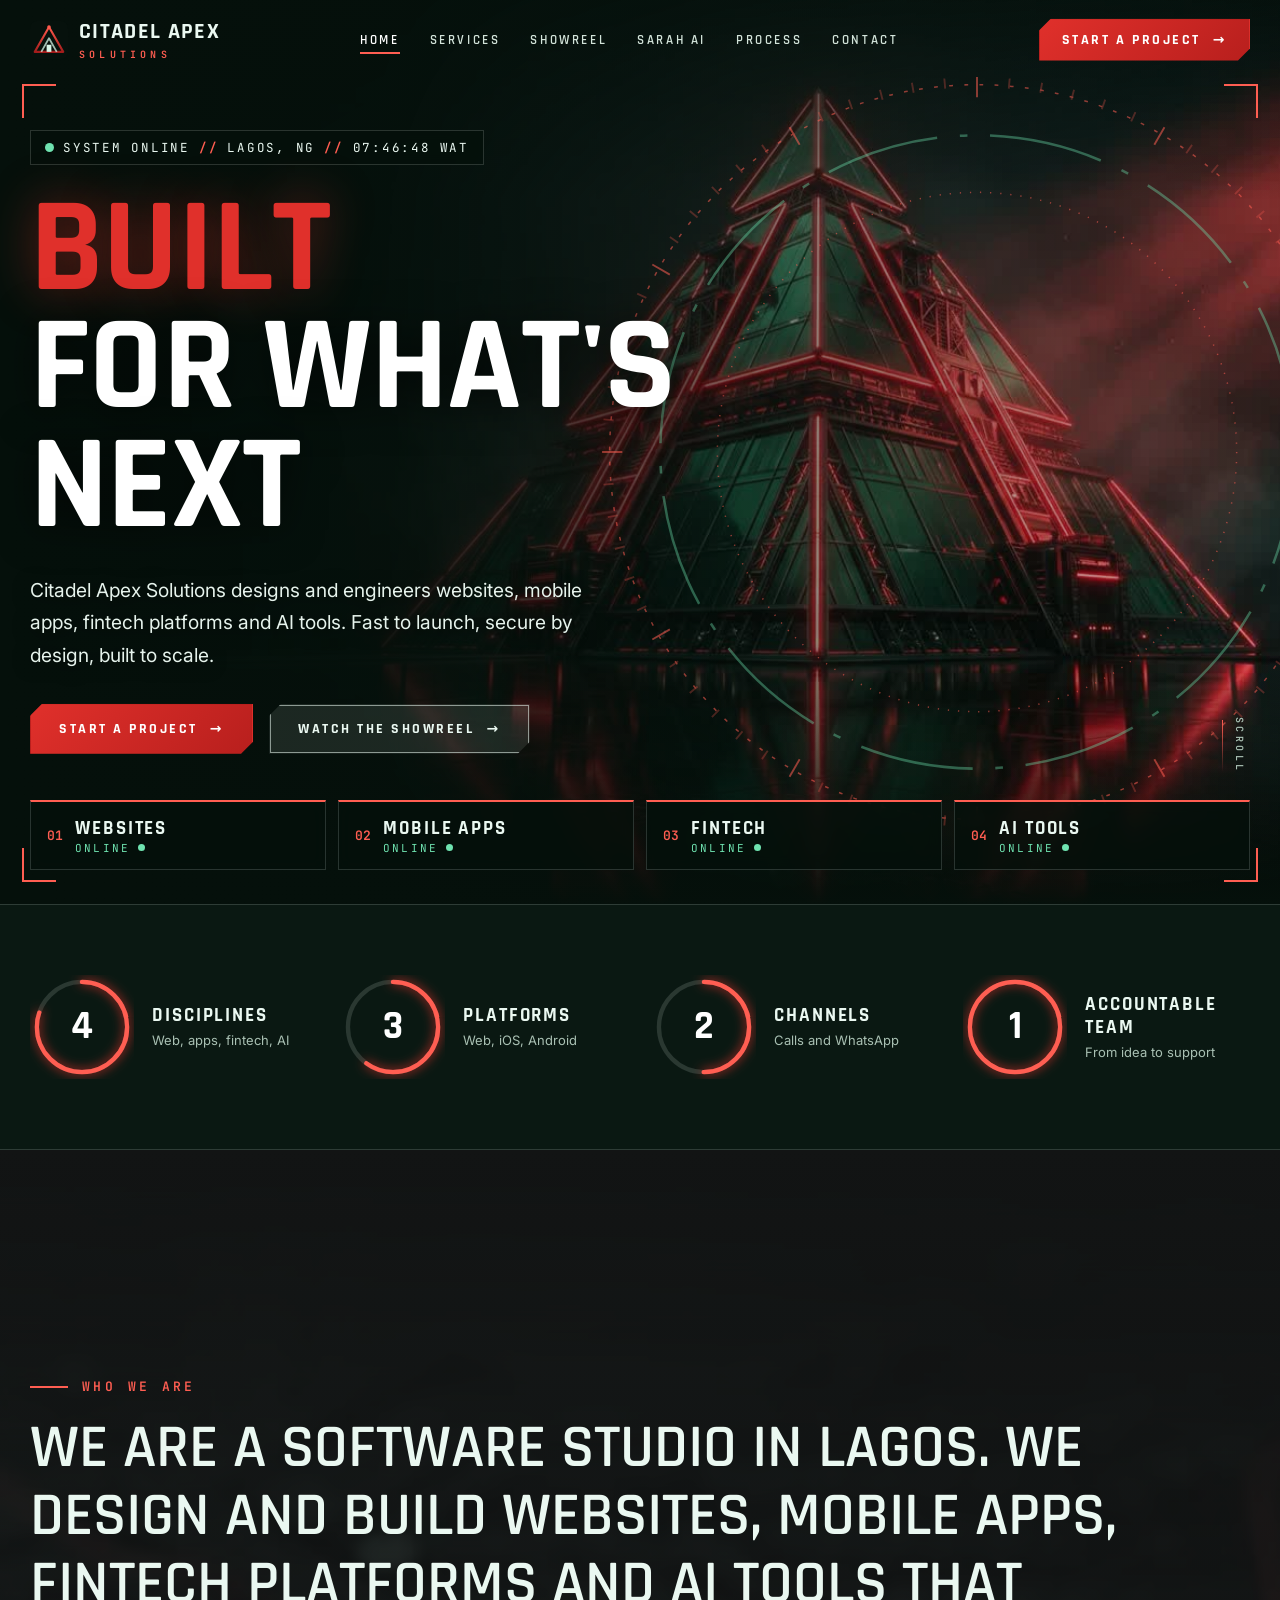
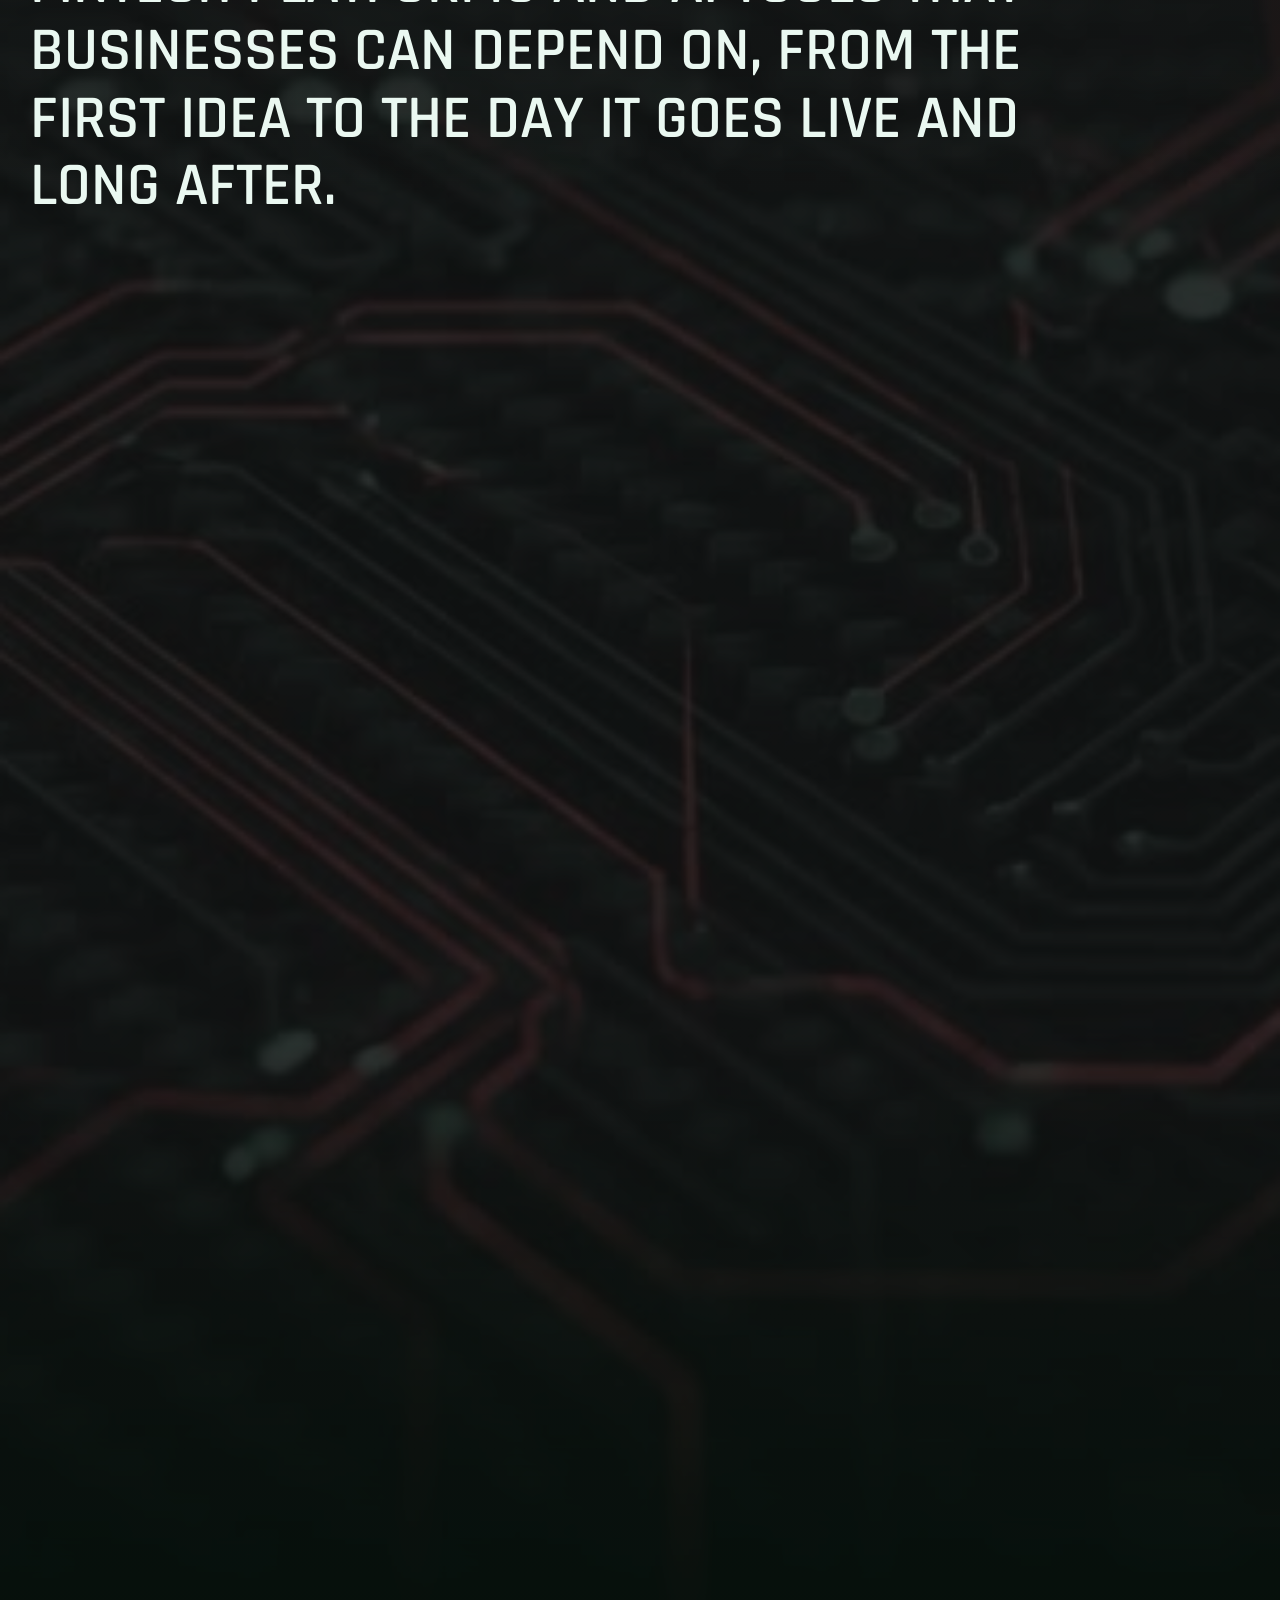
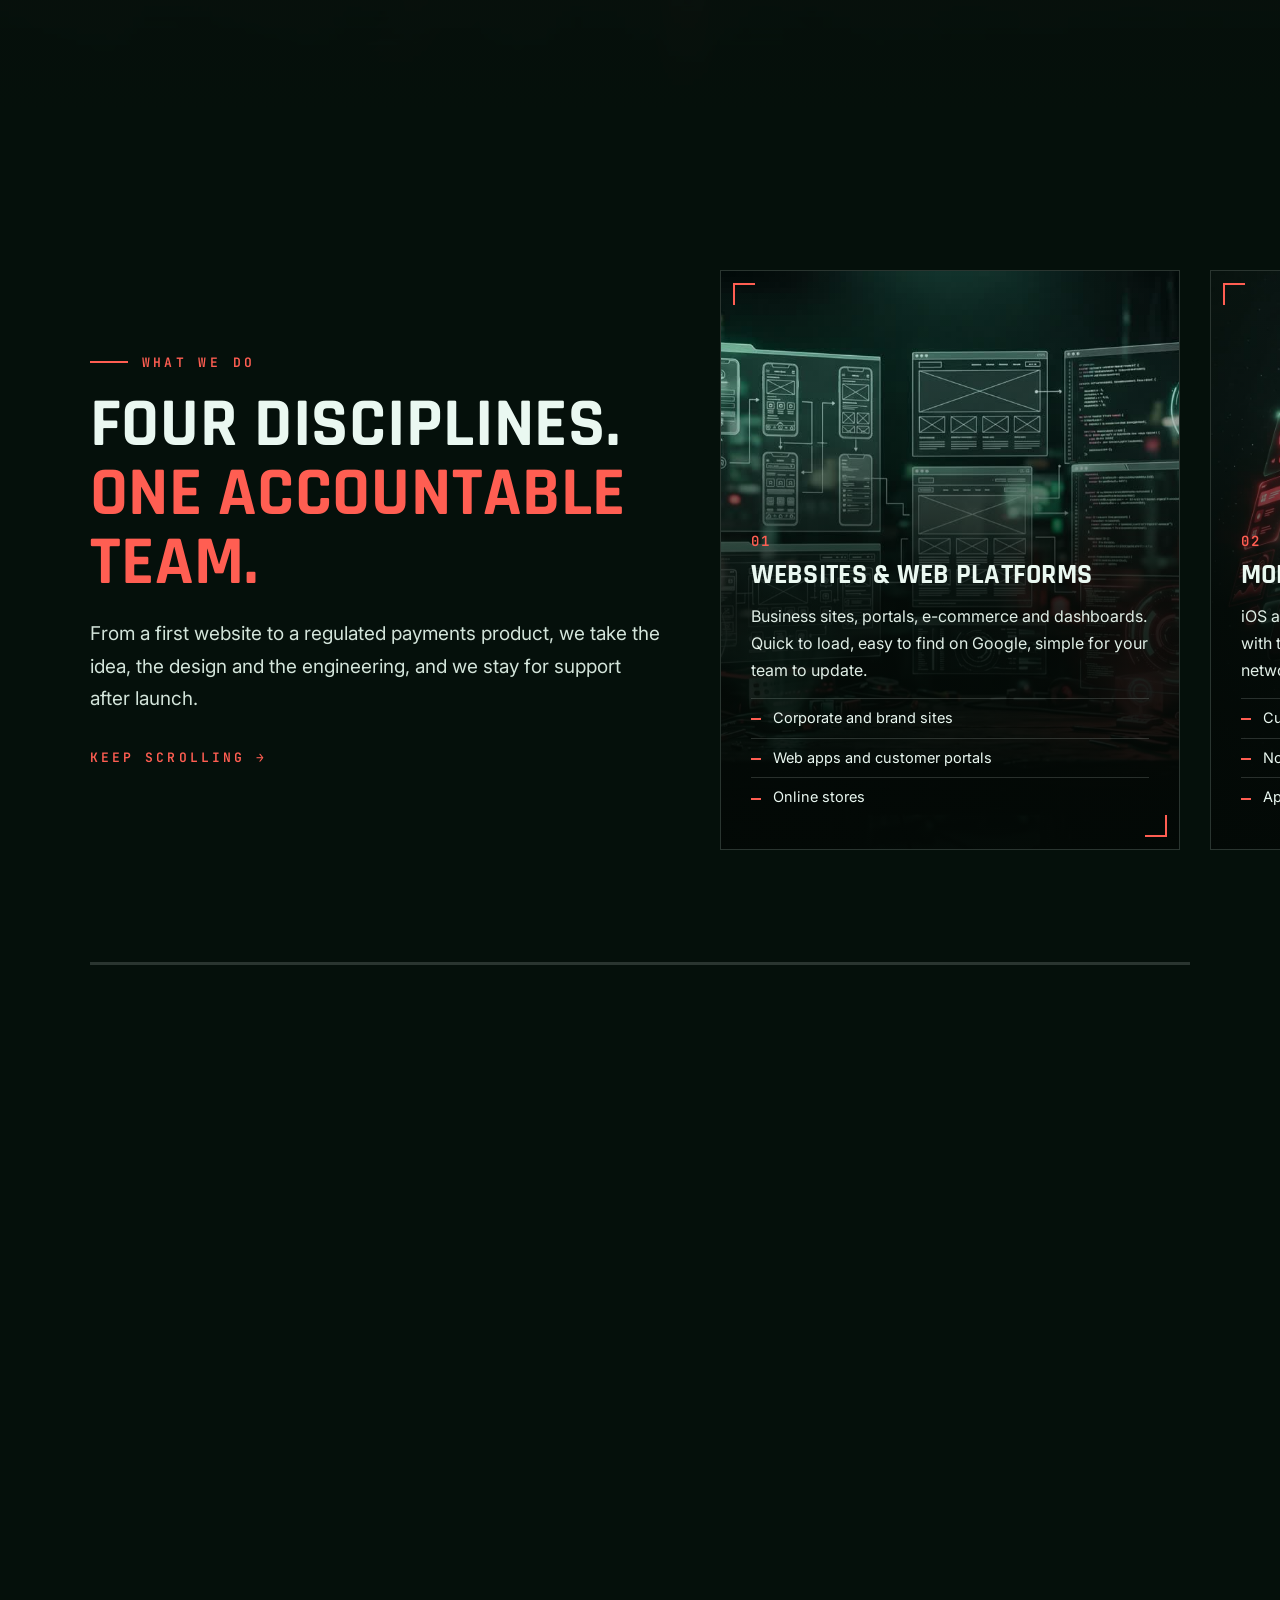
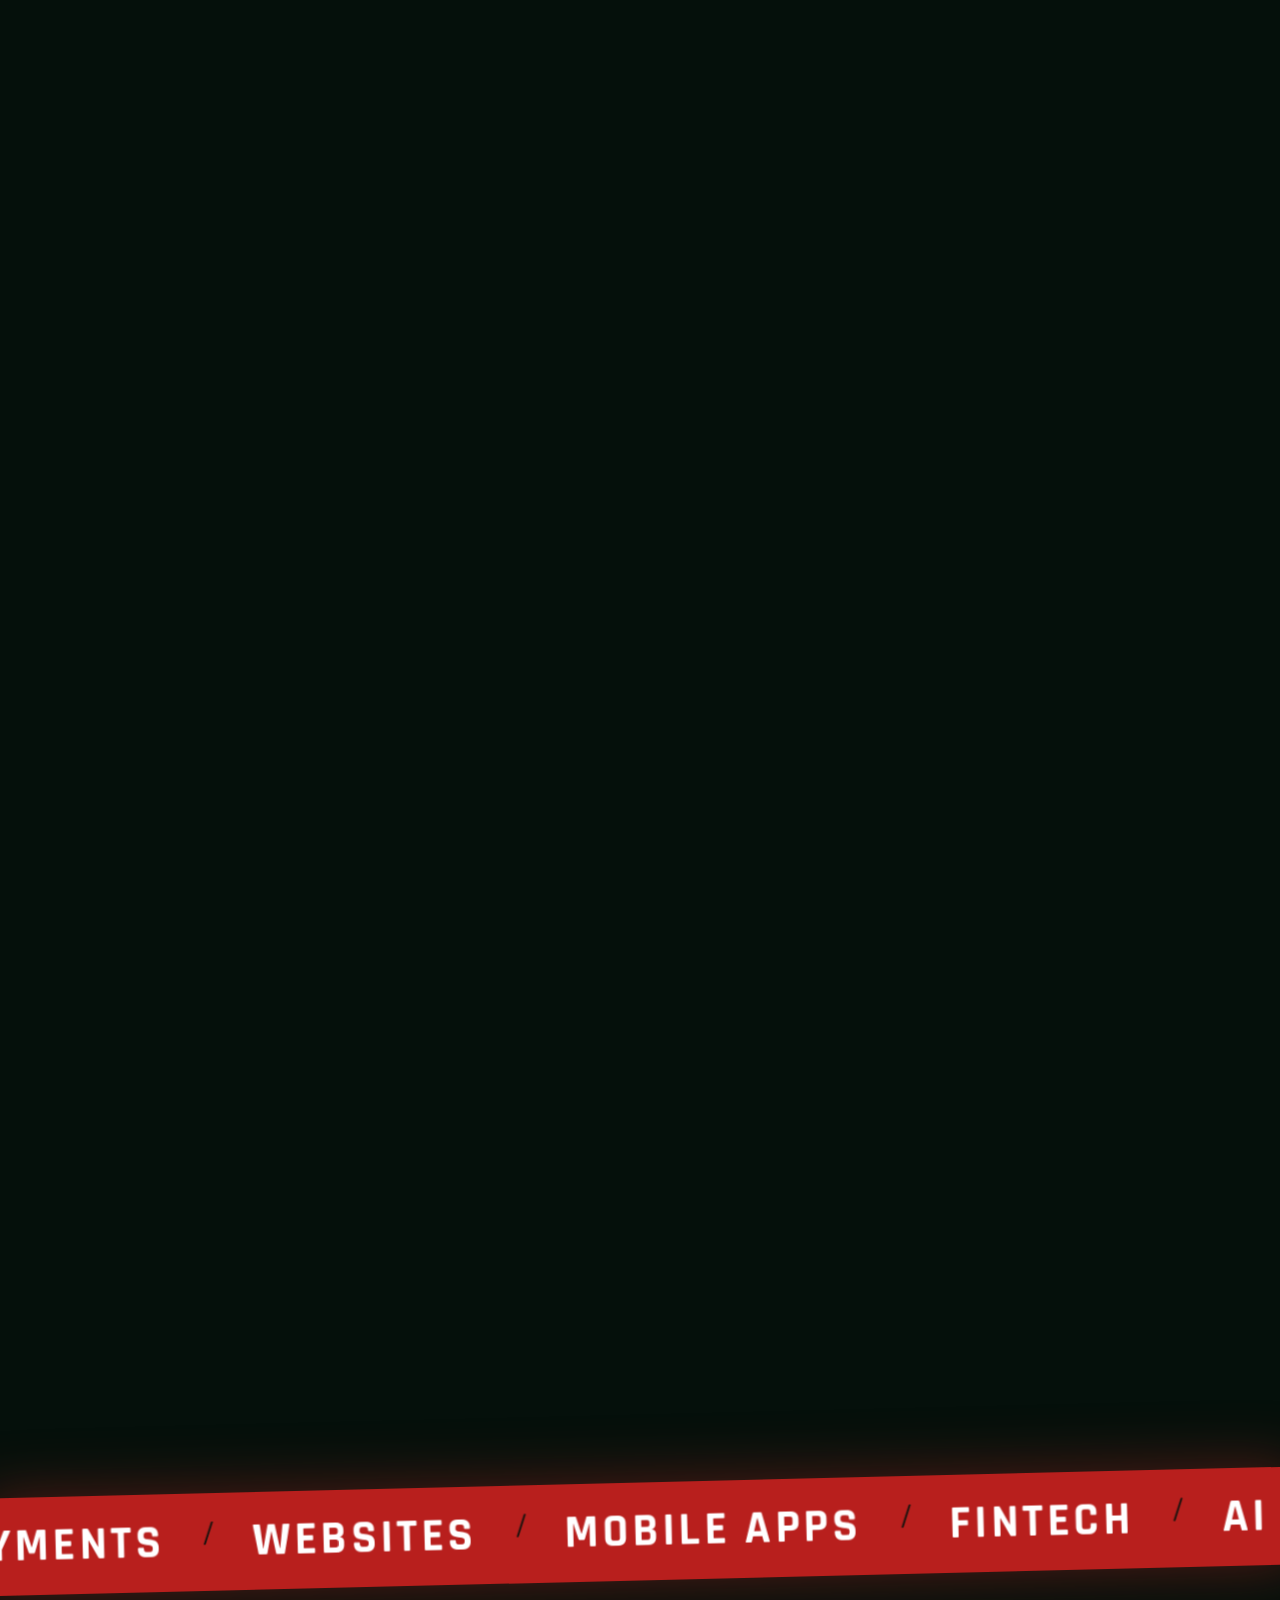
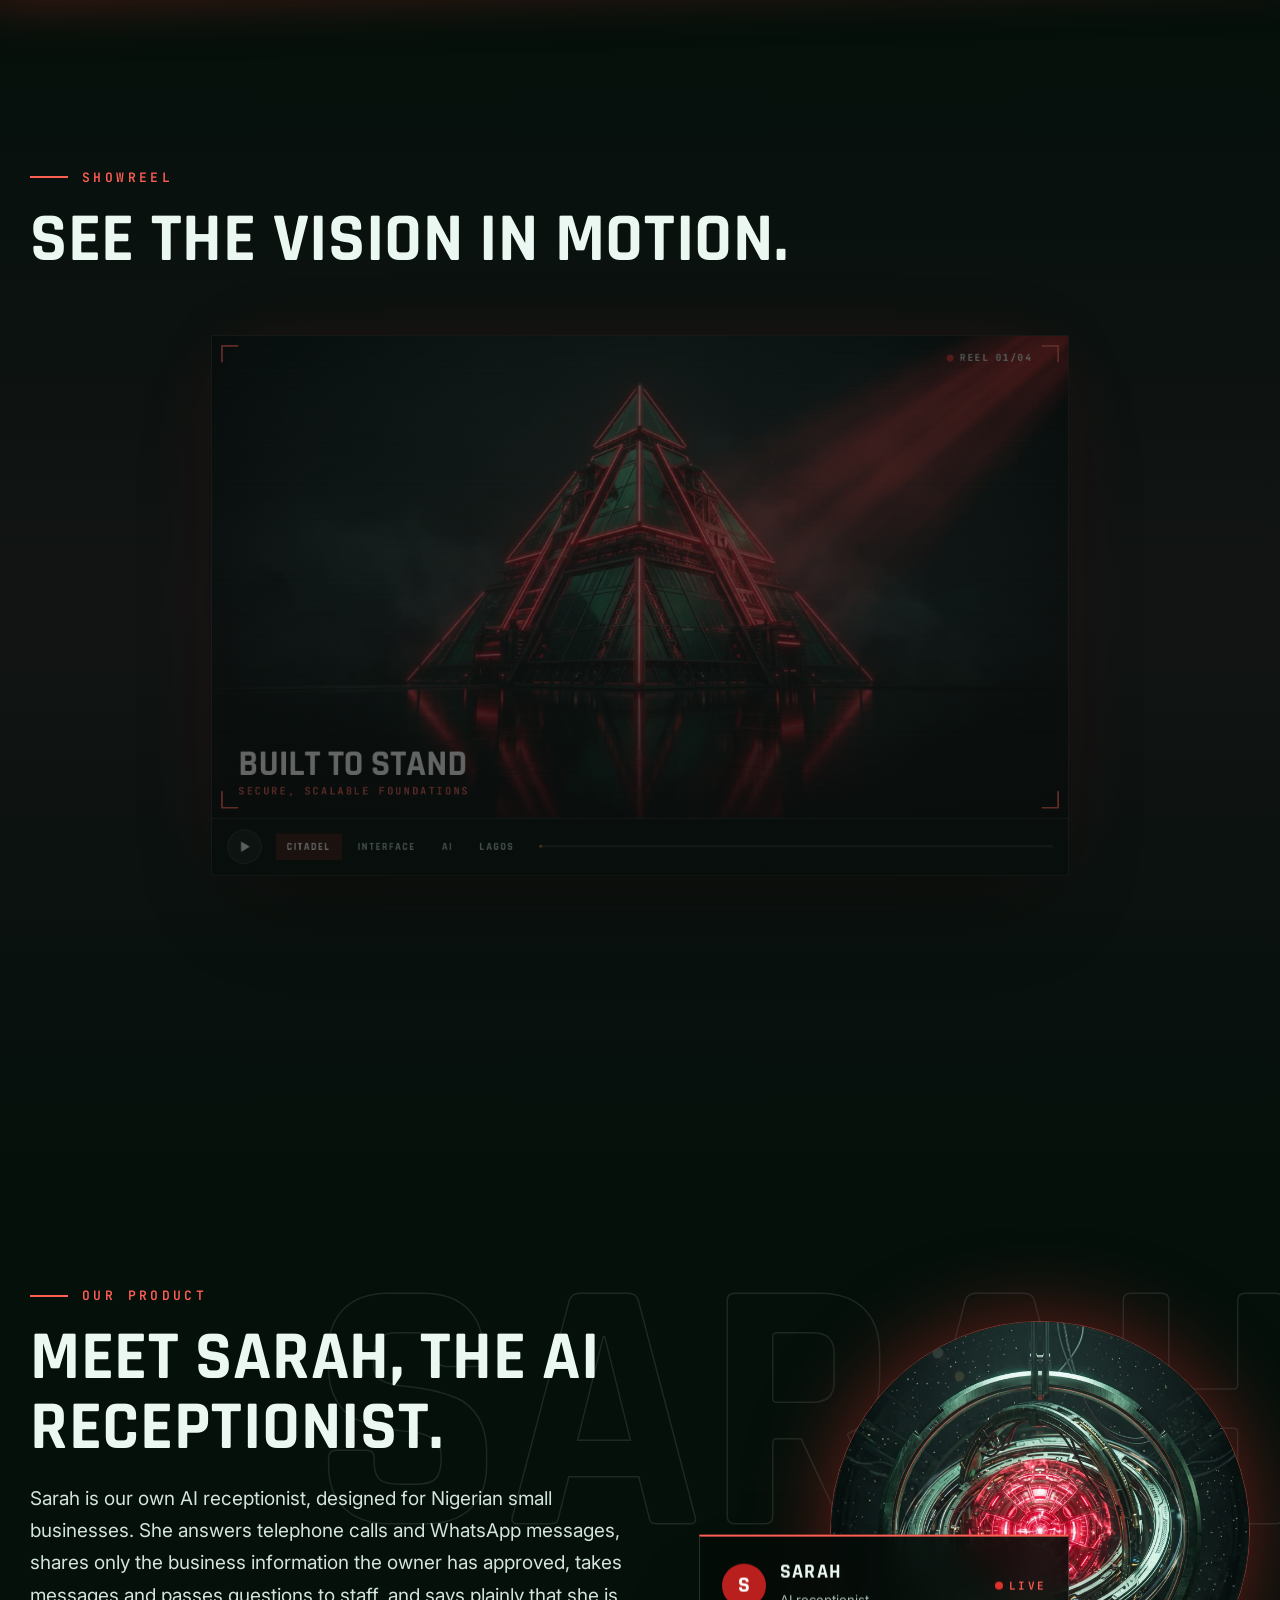
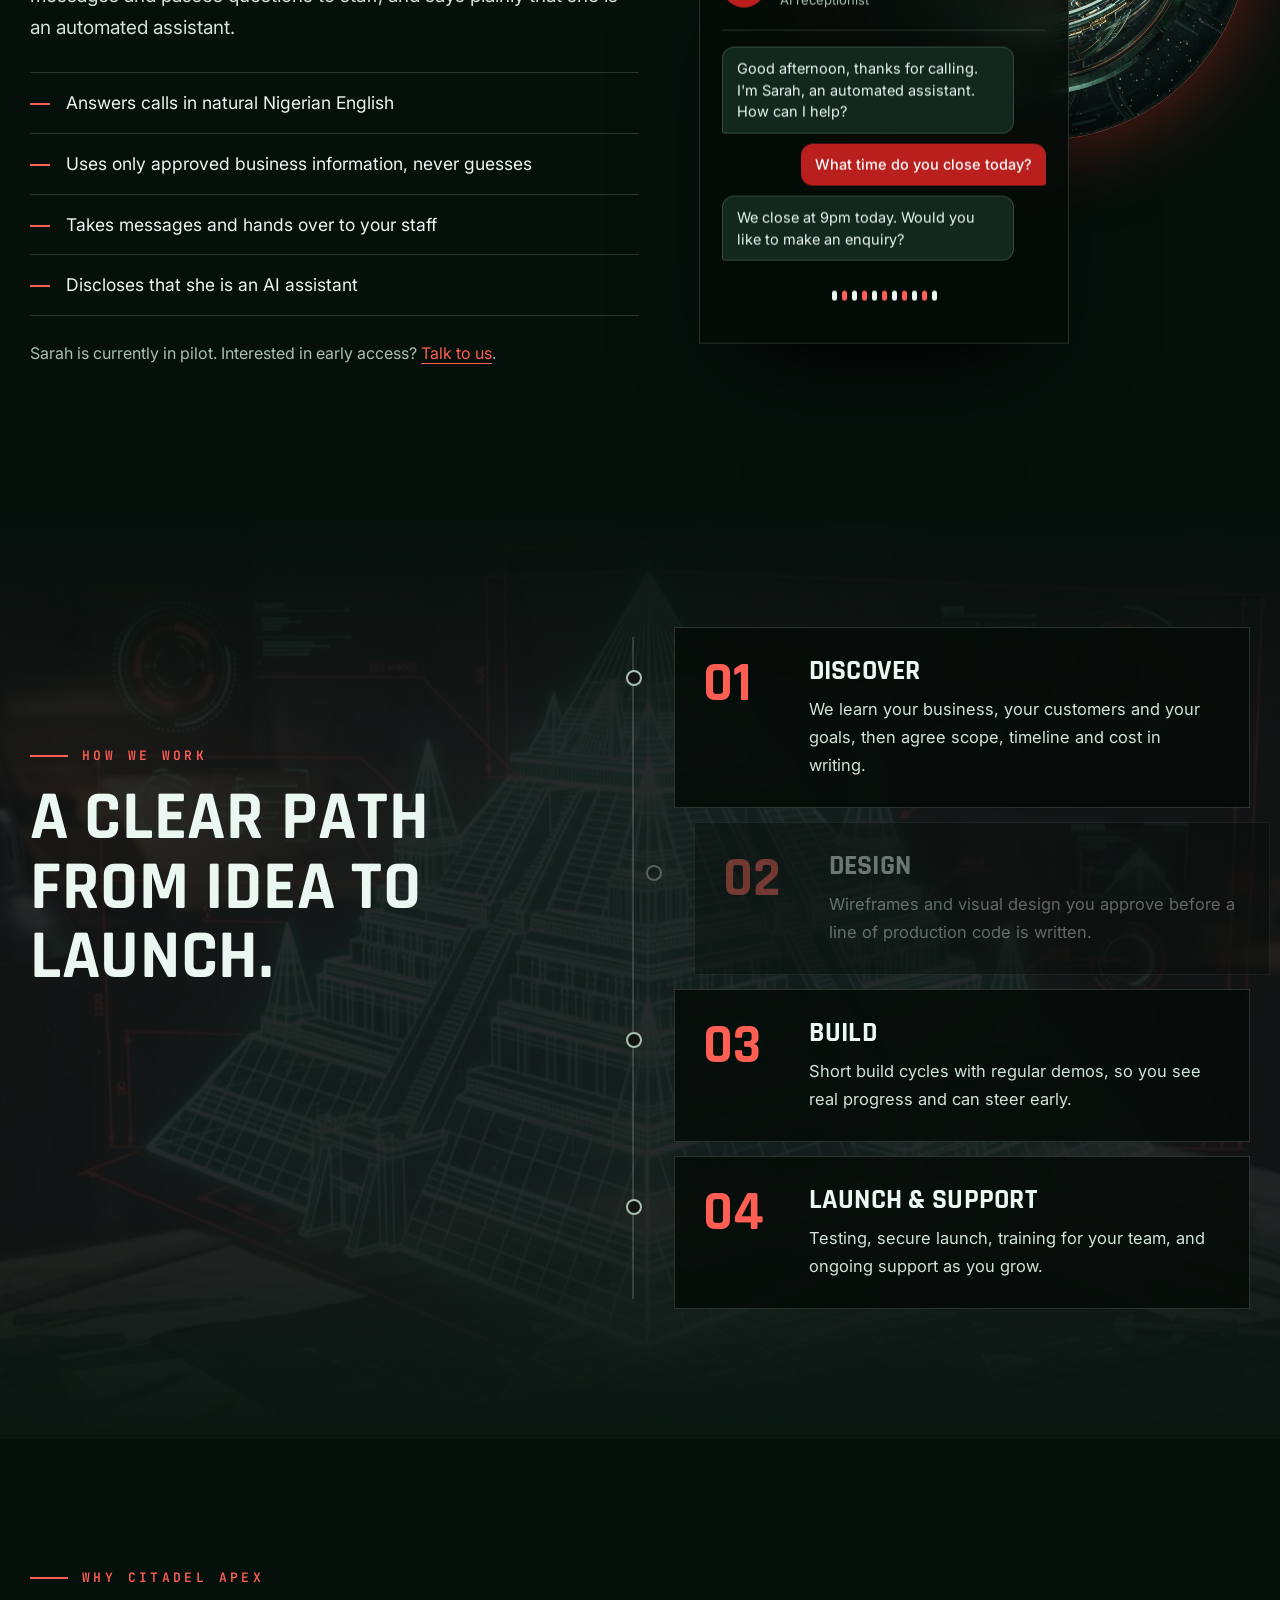
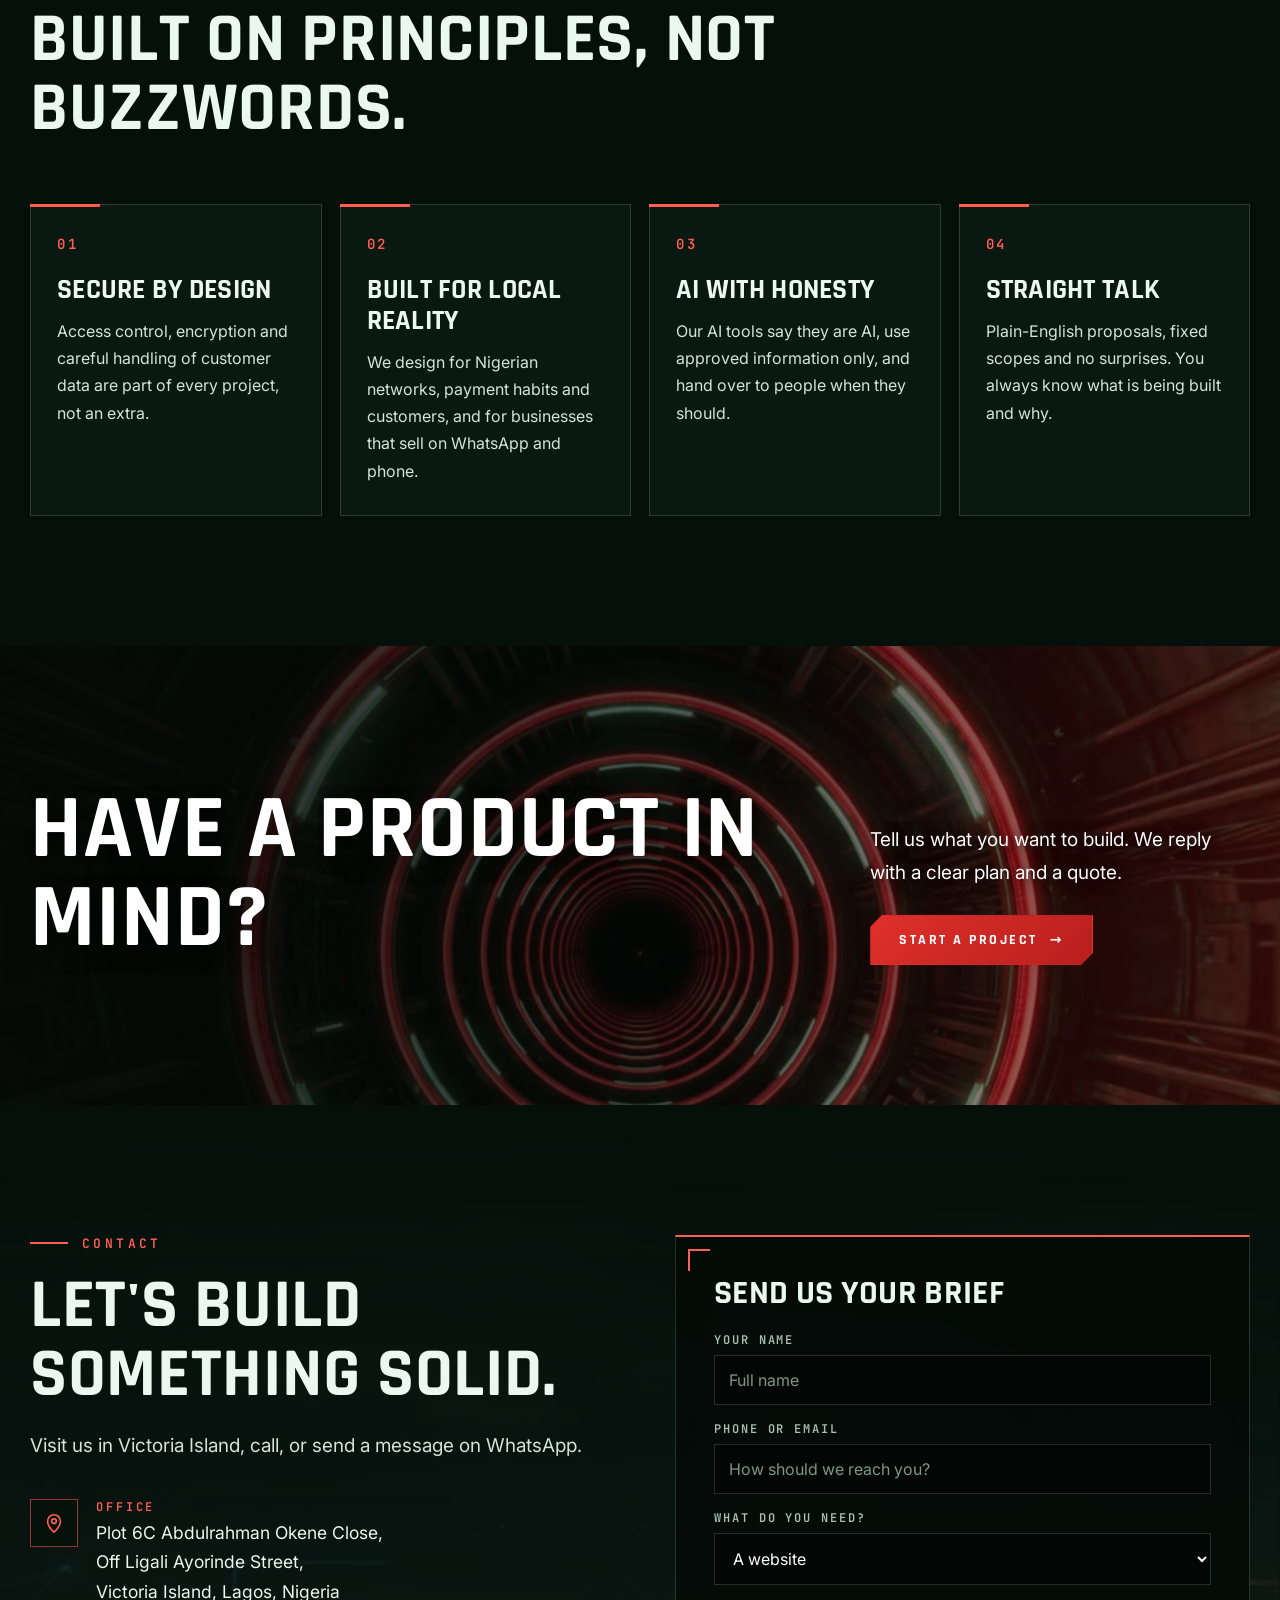
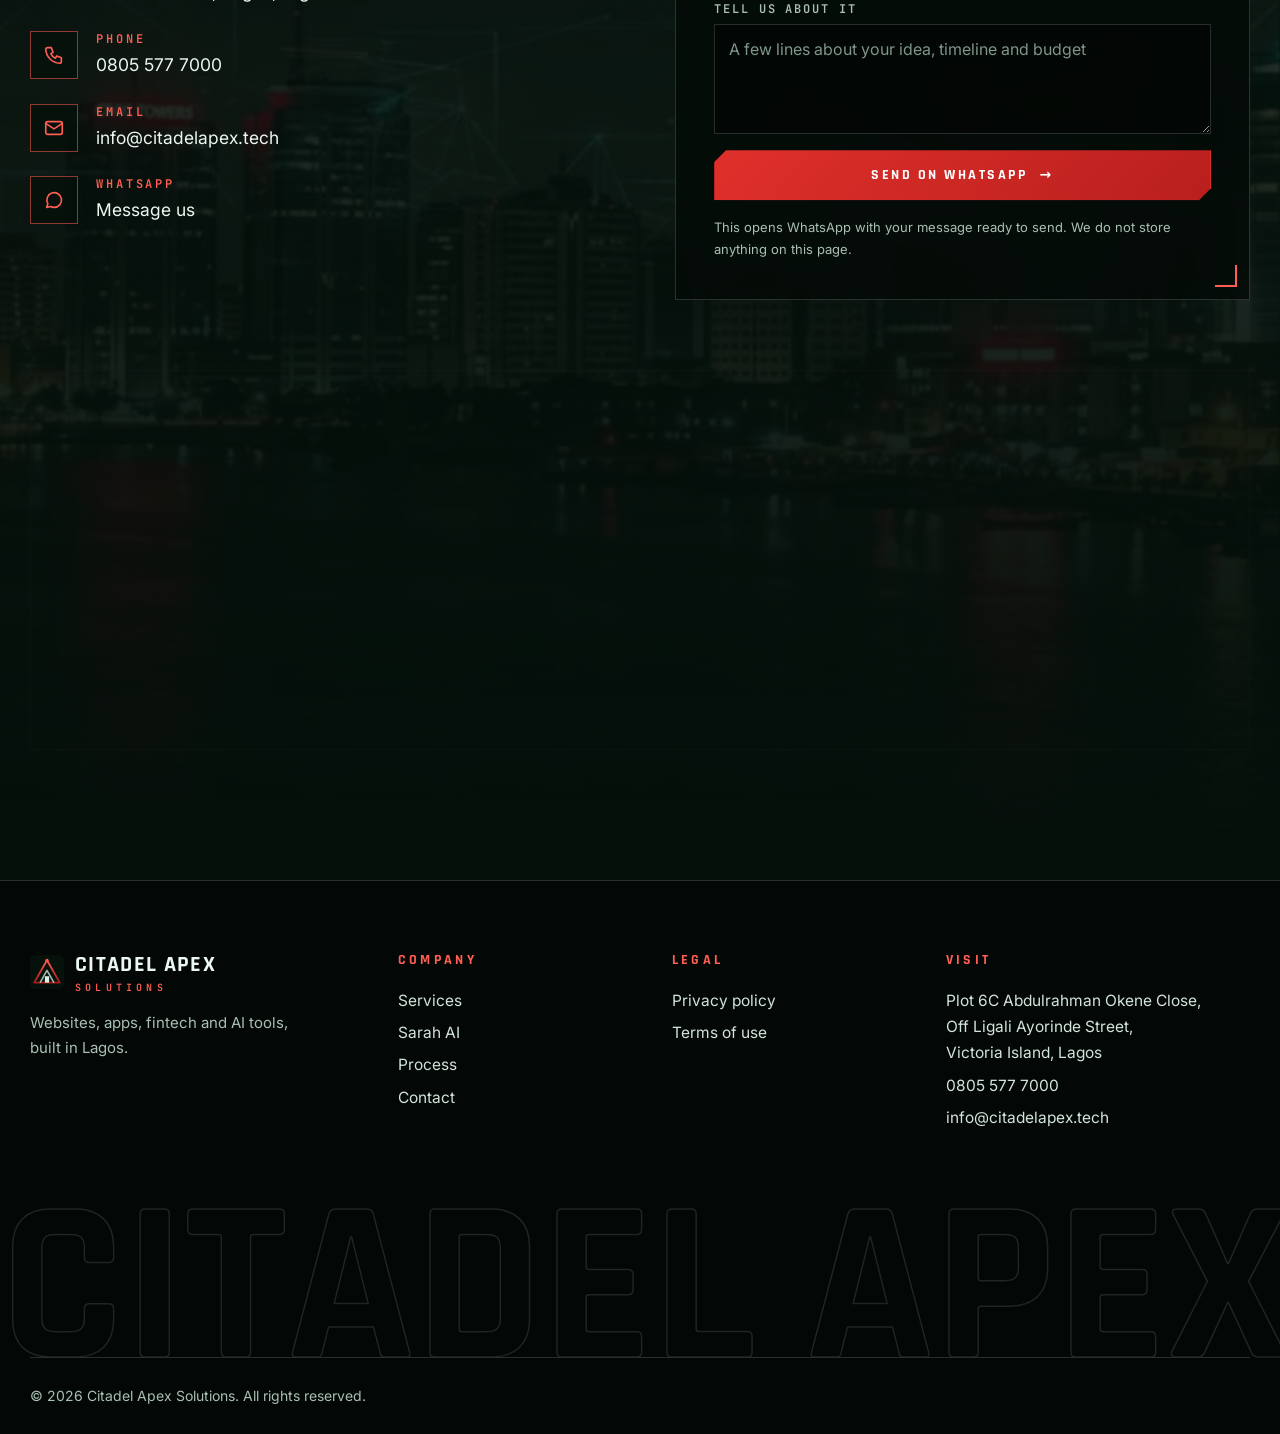
==== commit 80ae5a4a: "Add contact email to site and legal pages Co-Authored-By: Claude Sonnet 5.5 <noreply@anthropic.com>" ====
--- a/index.html
+++ b/index.html
@@ -16,7 +16,7 @@
 <link href="https://fonts.googleapis.com/css2?family=Rajdhani:wght@500;600;700&family=Inter:wght@400;500;600&family=JetBrains+Mono:wght@400;600&display=swap" rel="stylesheet">
 <link rel="stylesheet" href="styles.css">
 <script type="application/ld+json">
-{"@context":"https://schema.org","@type":"Organization","name":"Citadel Apex Solutions","telephone":"+2348055777000","address":{"@type":"PostalAddress","streetAddress":"Plot 6C Abdulrahman Okene Close, Off Ligali Ayorinde Street","addressLocality":"Victoria Island","addressRegion":"Lagos","addressCountry":"NG"},"description":"Website, mobile app, fintech and AI tool development company."}
+{"@context":"https://schema.org","@type":"Organization","name":"Citadel Apex Solutions","telephone":"+2348055777000","email":"info@citadelapex.tech","url":"https://citadelapex.tech","address":{"@type":"PostalAddress","streetAddress":"Plot 6C Abdulrahman Okene Close, Off Ligali Ayorinde Street","addressLocality":"Victoria Island","addressRegion":"Lagos","addressCountry":"NG"},"description":"Website, mobile app, fintech and AI tool development company."}
 </script>
 </head>
 <body>
@@ -283,6 +283,8 @@
           <div><b>Office</b><address>Plot 6C Abdulrahman Okene Close,<br>Off Ligali Ayorinde Street,<br>Victoria Island, Lagos, Nigeria</address></div></li>
         <li><span class="ic"><svg viewBox="0 0 24 24"><path d="M5 4h4l2 5-2.5 1.5a11 11 0 005 5L15 13l5 2v4a2 2 0 01-2 2A16 16 0 013 6a2 2 0 012-2z"/></svg></span>
           <div><b>Phone</b><a href="tel:+2348055777000">0805 577 7000</a></div></li>
+        <li><span class="ic"><svg viewBox="0 0 24 24"><rect x="3" y="5" width="18" height="14" rx="2"/><path d="M3 7l9 6 9-6"/></svg></span>
+          <div><b>Email</b><a href="mailto:info@citadelapex.tech">info@citadelapex.tech</a></div></li>
         <li><span class="ic"><svg viewBox="0 0 24 24"><path d="M4 20l1.3-4A8 8 0 1112 20a8 8 0 01-3.6-.9z"/></svg></span>
           <div><b>WhatsApp</b><a href="https://wa.me/2348055777000" rel="noopener">Message us</a></div></li>
       </ul>
@@ -321,7 +323,7 @@
     </div>
     <div><h4>Company</h4><a href="#services">Services</a><a href="#sarah">Sarah AI</a><a href="#process">Process</a><a href="#contact">Contact</a></div>
     <div><h4>Legal</h4><a href="privacy.html">Privacy policy</a><a href="terms.html">Terms of use</a></div>
-    <div><h4>Visit</h4><address>Plot 6C Abdulrahman Okene Close,<br>Off Ligali Ayorinde Street,<br>Victoria Island, Lagos</address><a href="tel:+2348055777000">0805 577 7000</a></div>
+    <div><h4>Visit</h4><address>Plot 6C Abdulrahman Okene Close,<br>Off Ligali Ayorinde Street,<br>Victoria Island, Lagos</address><a href="tel:+2348055777000">0805 577 7000</a><a href="mailto:info@citadelapex.tech">info@citadelapex.tech</a></div>
   </div>
   <div class="mark" data-speed="-0.05" aria-hidden="true">CITADEL APEX</div>
   <div class="wrap copy">&copy; <span id="yr">2026</span> Citadel Apex Solutions. All rights reserved.</div>
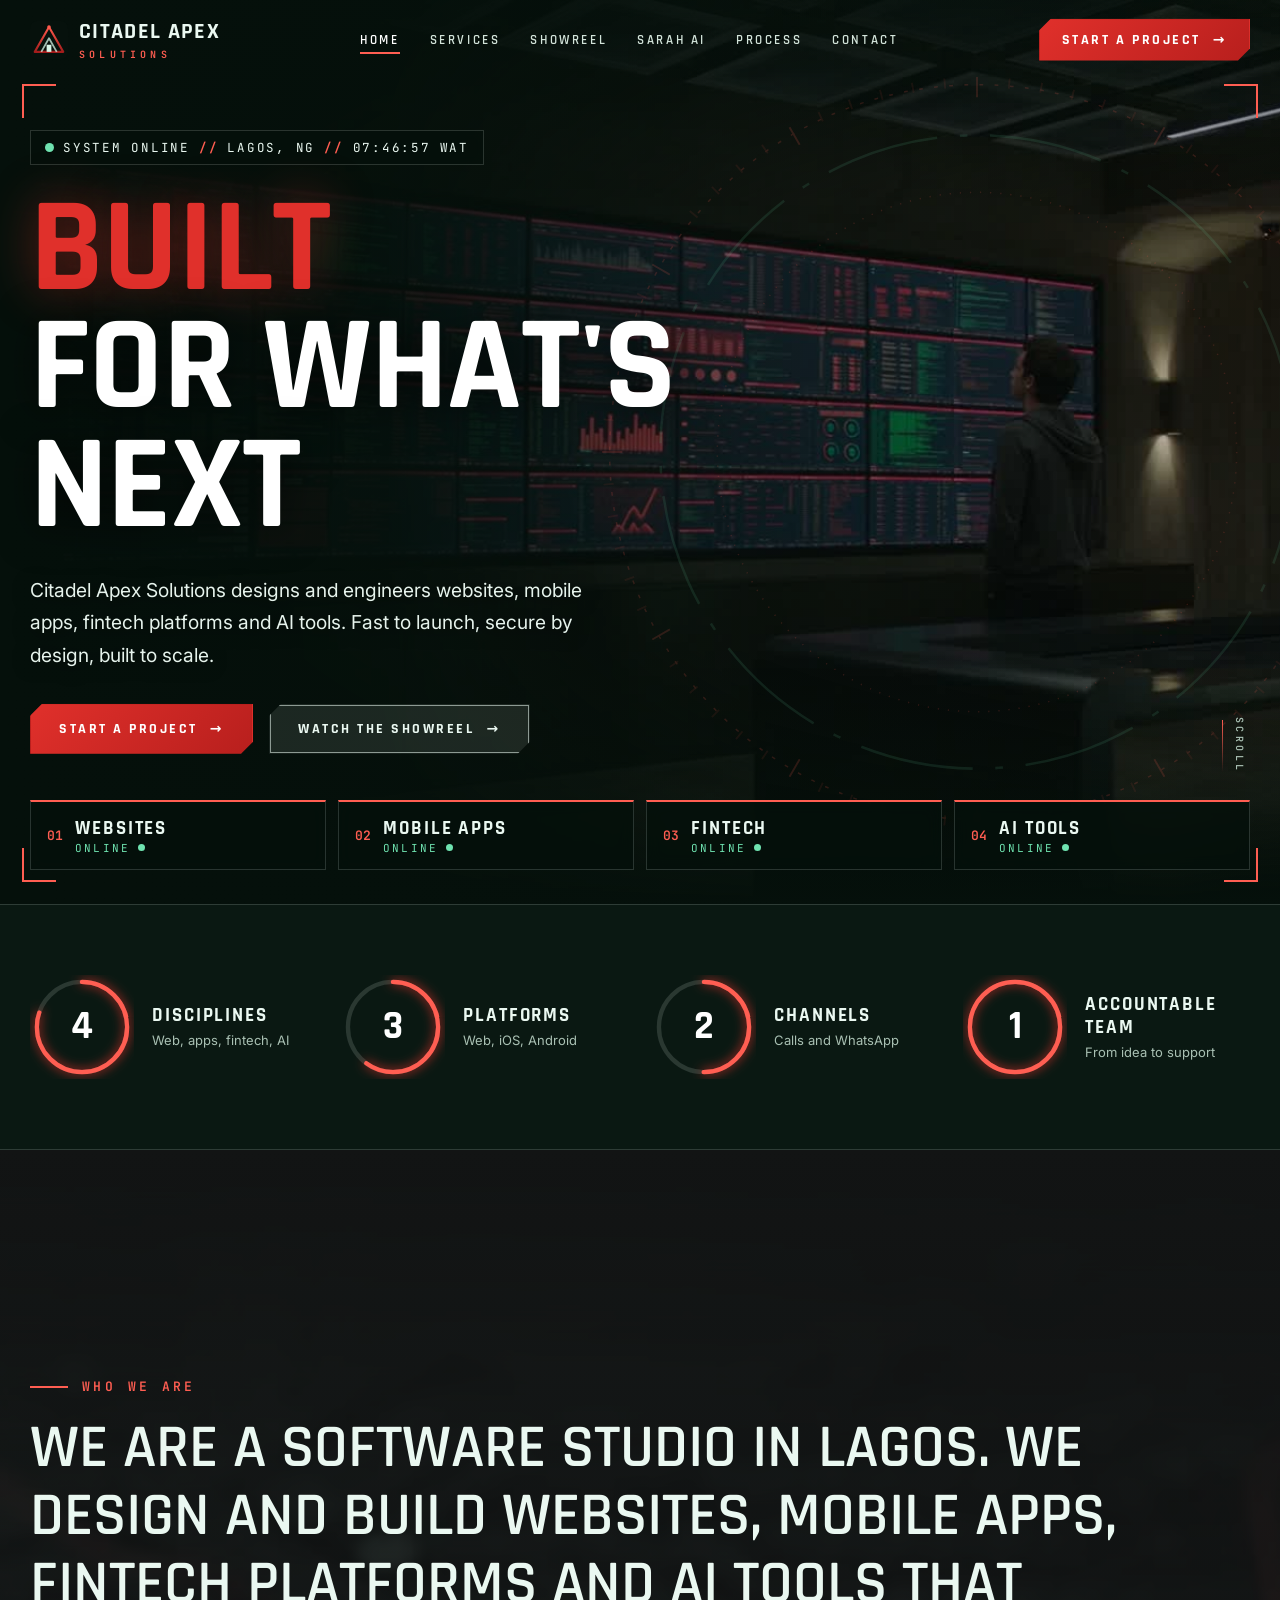
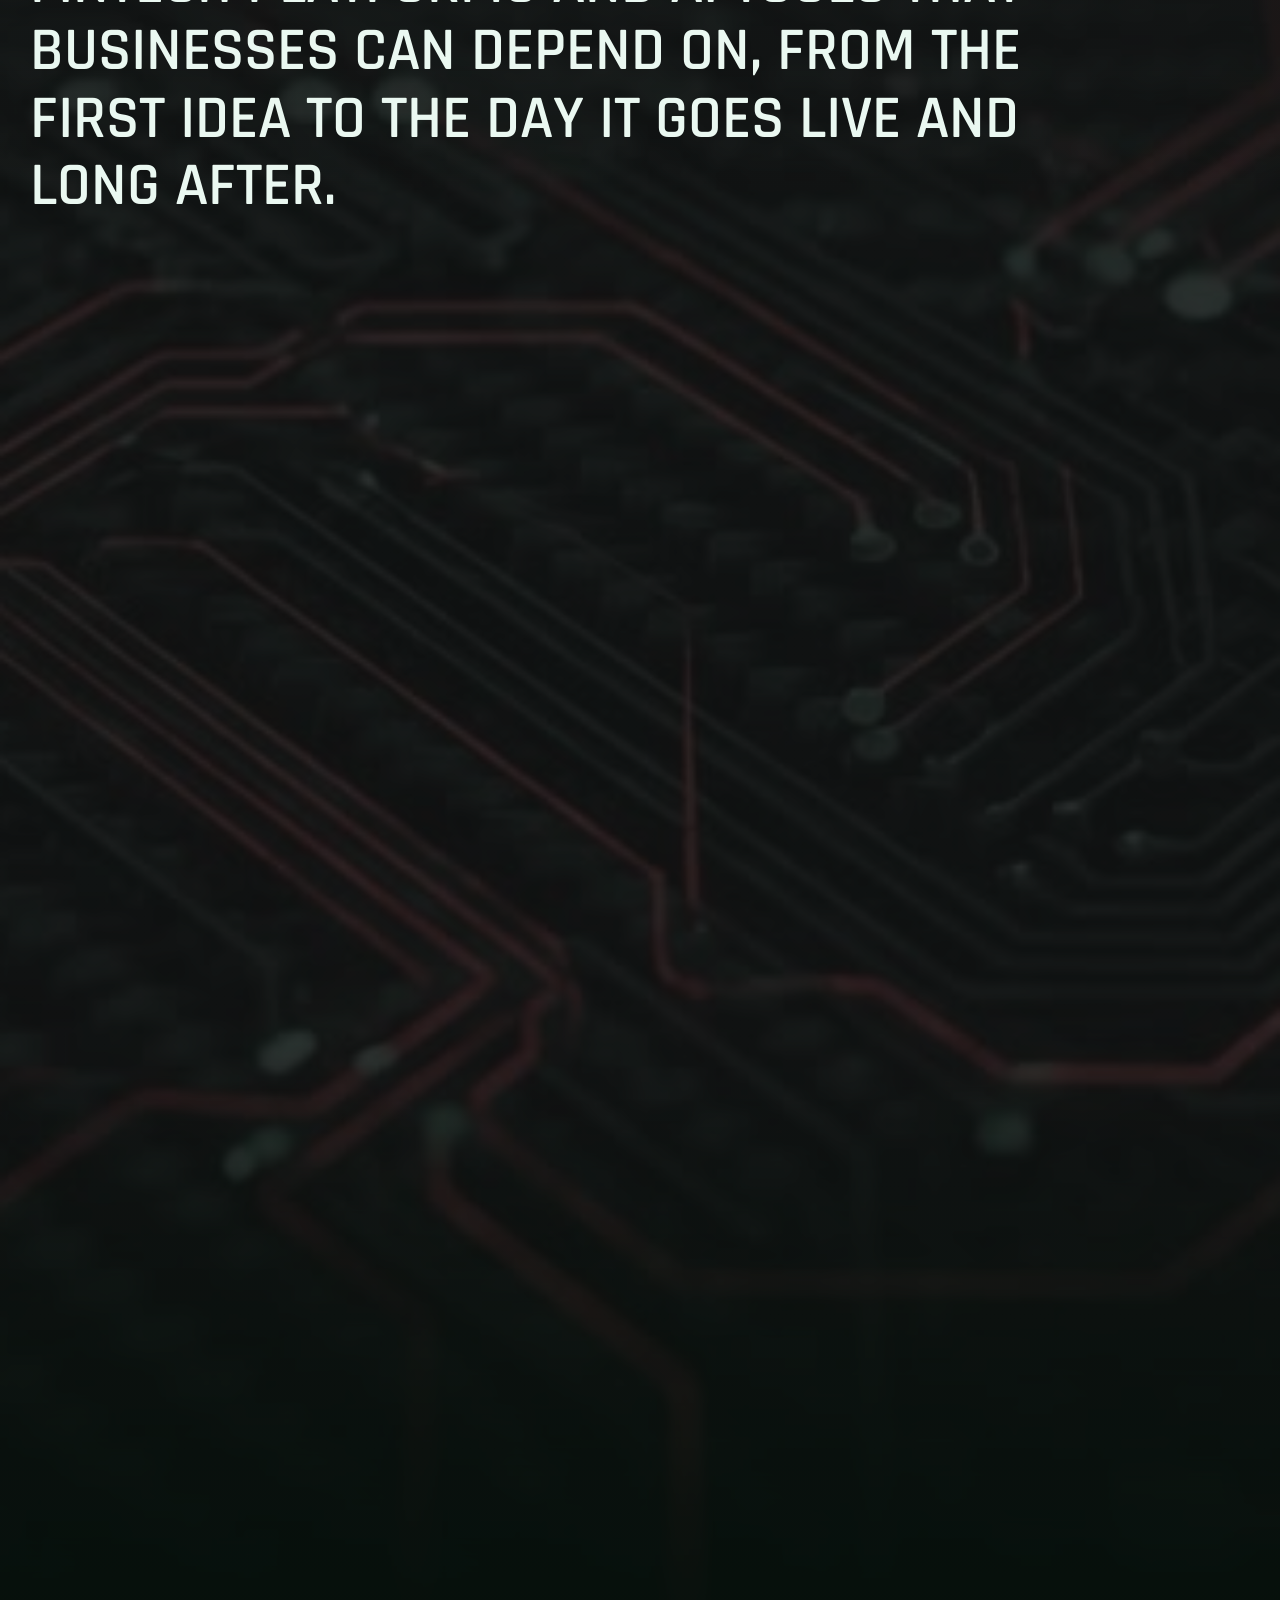
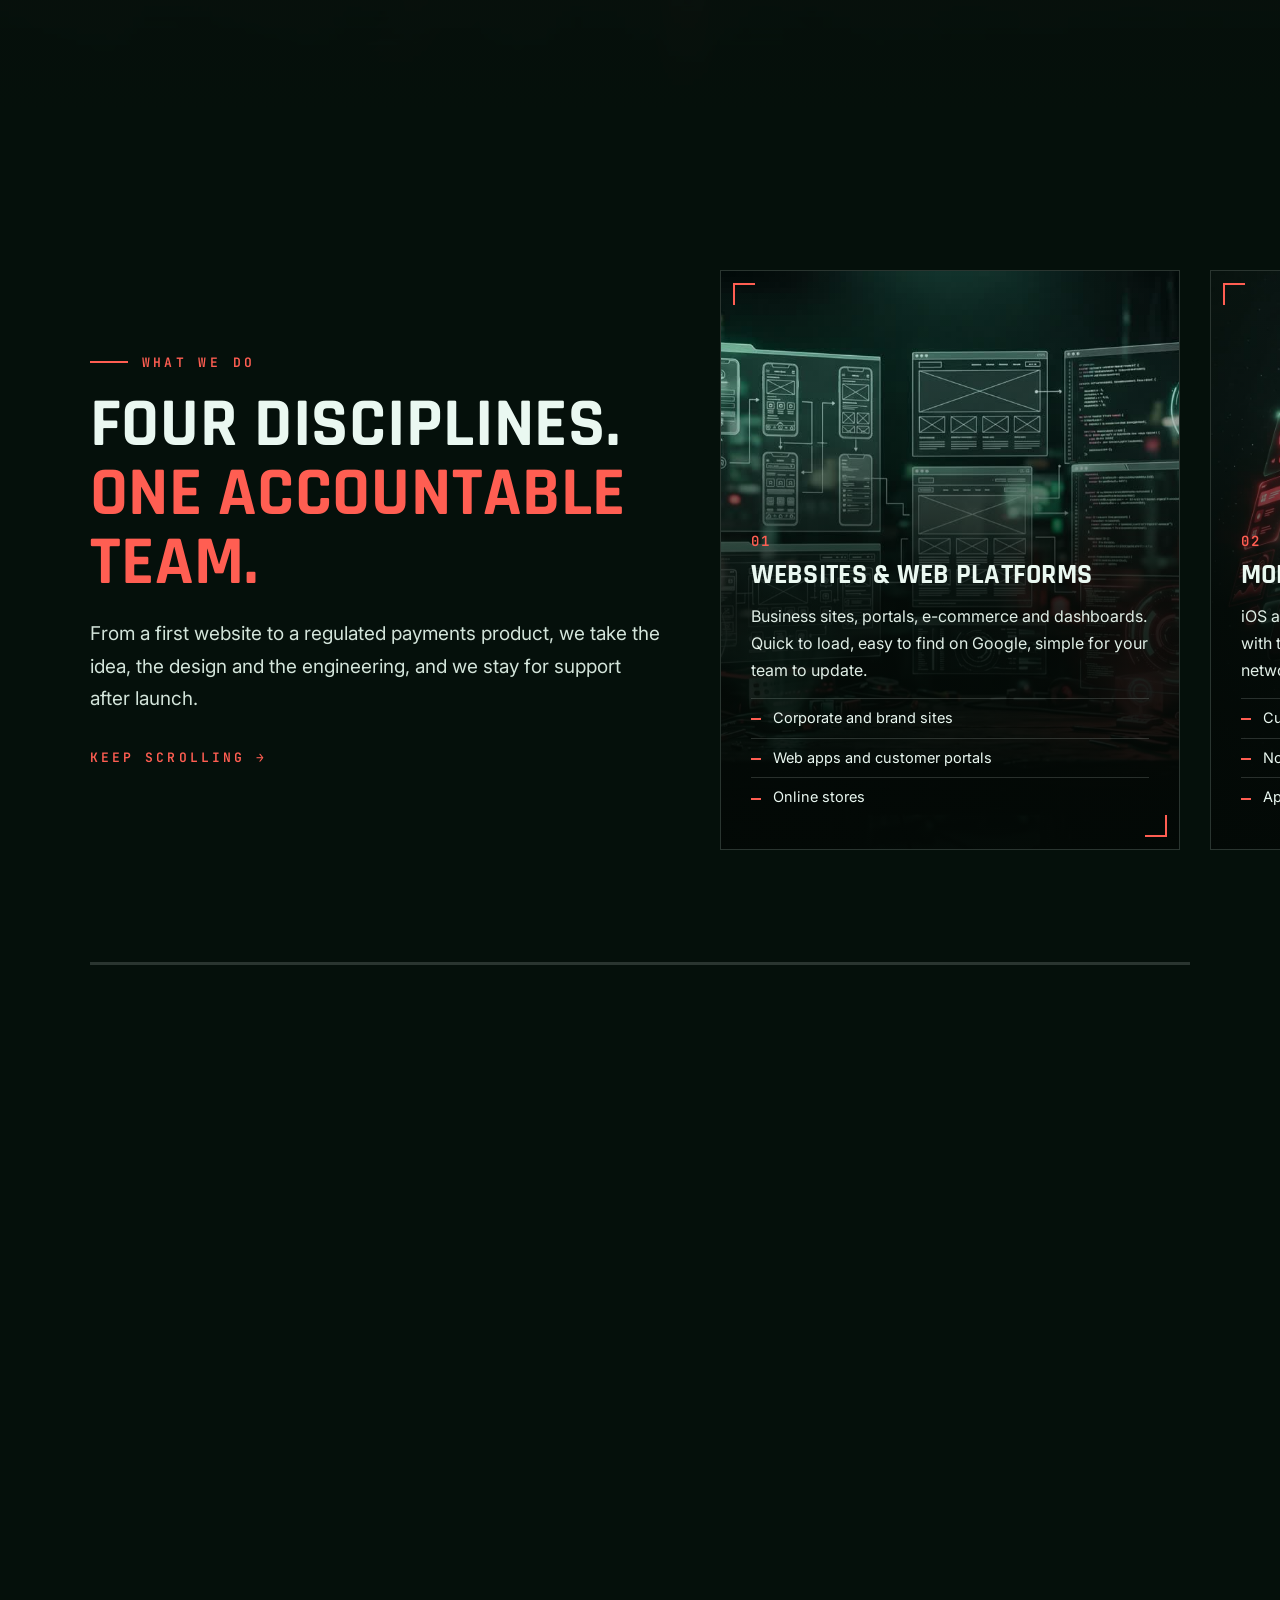
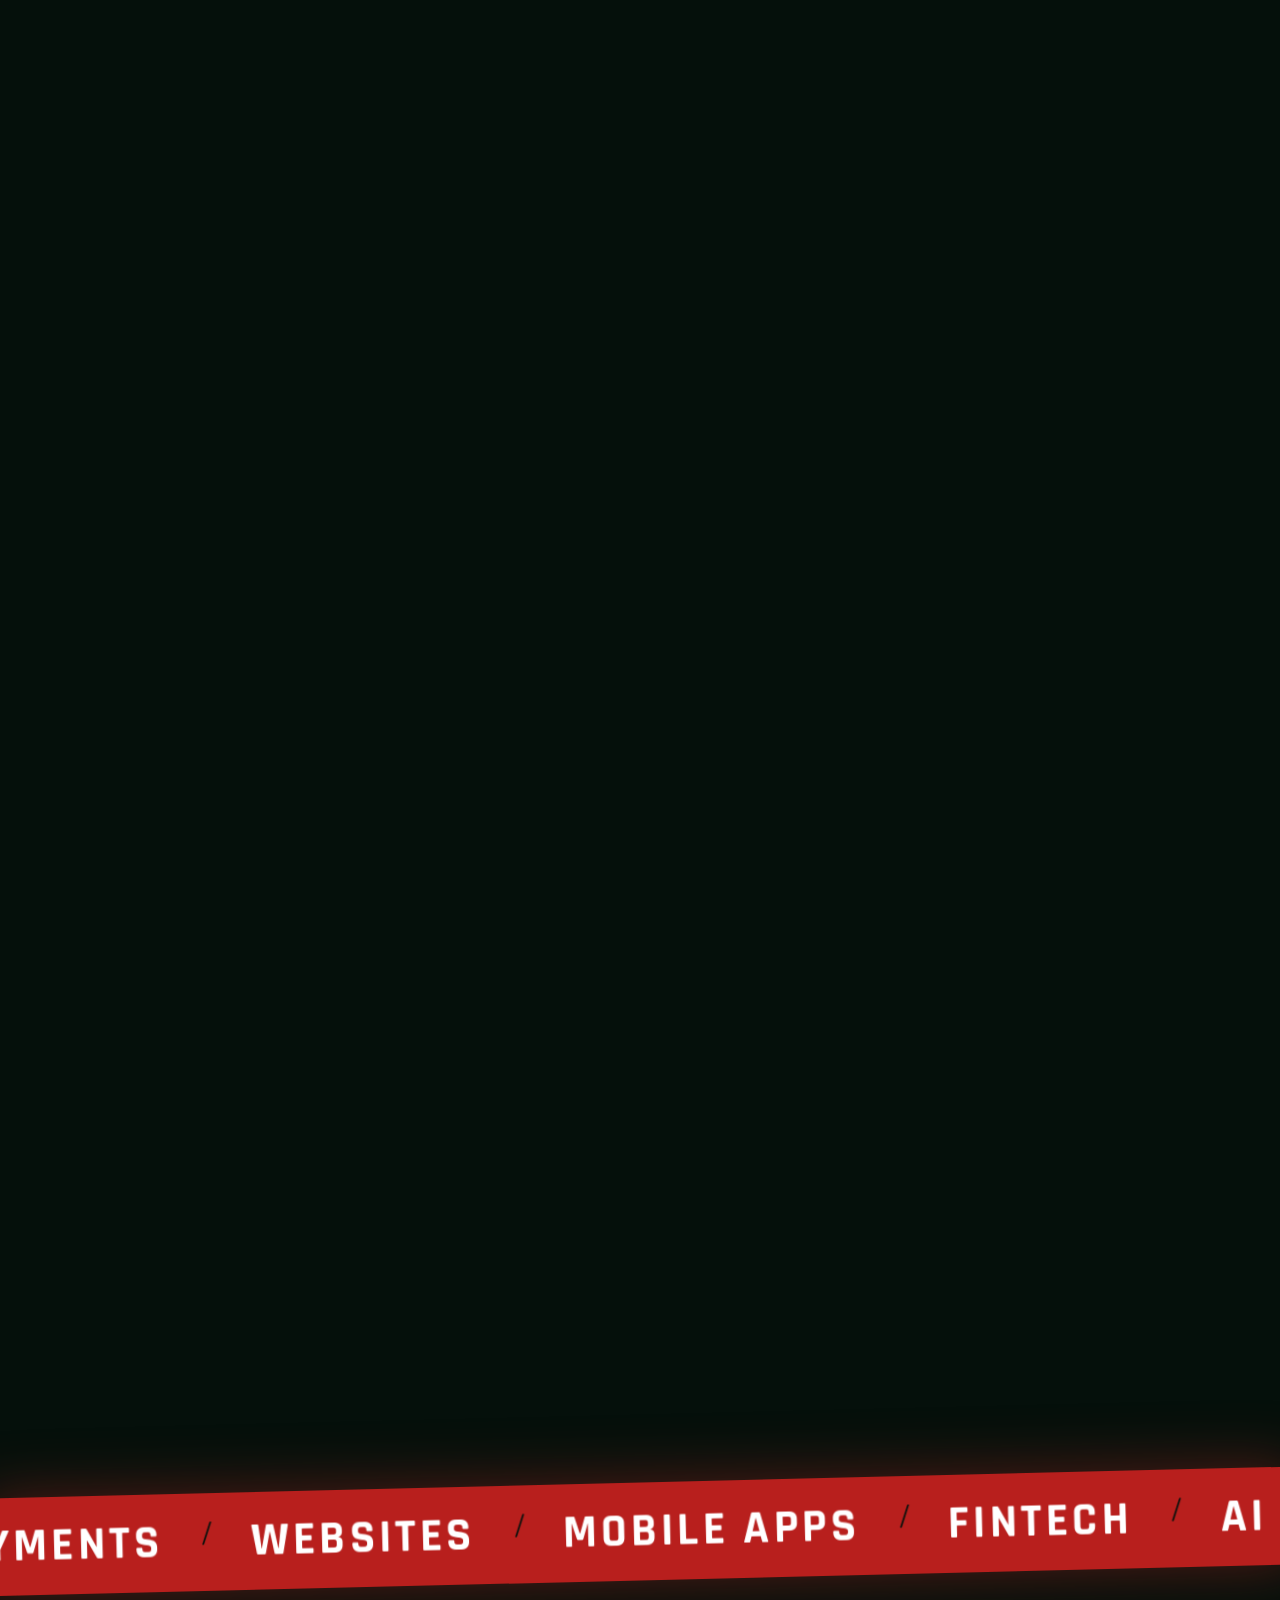
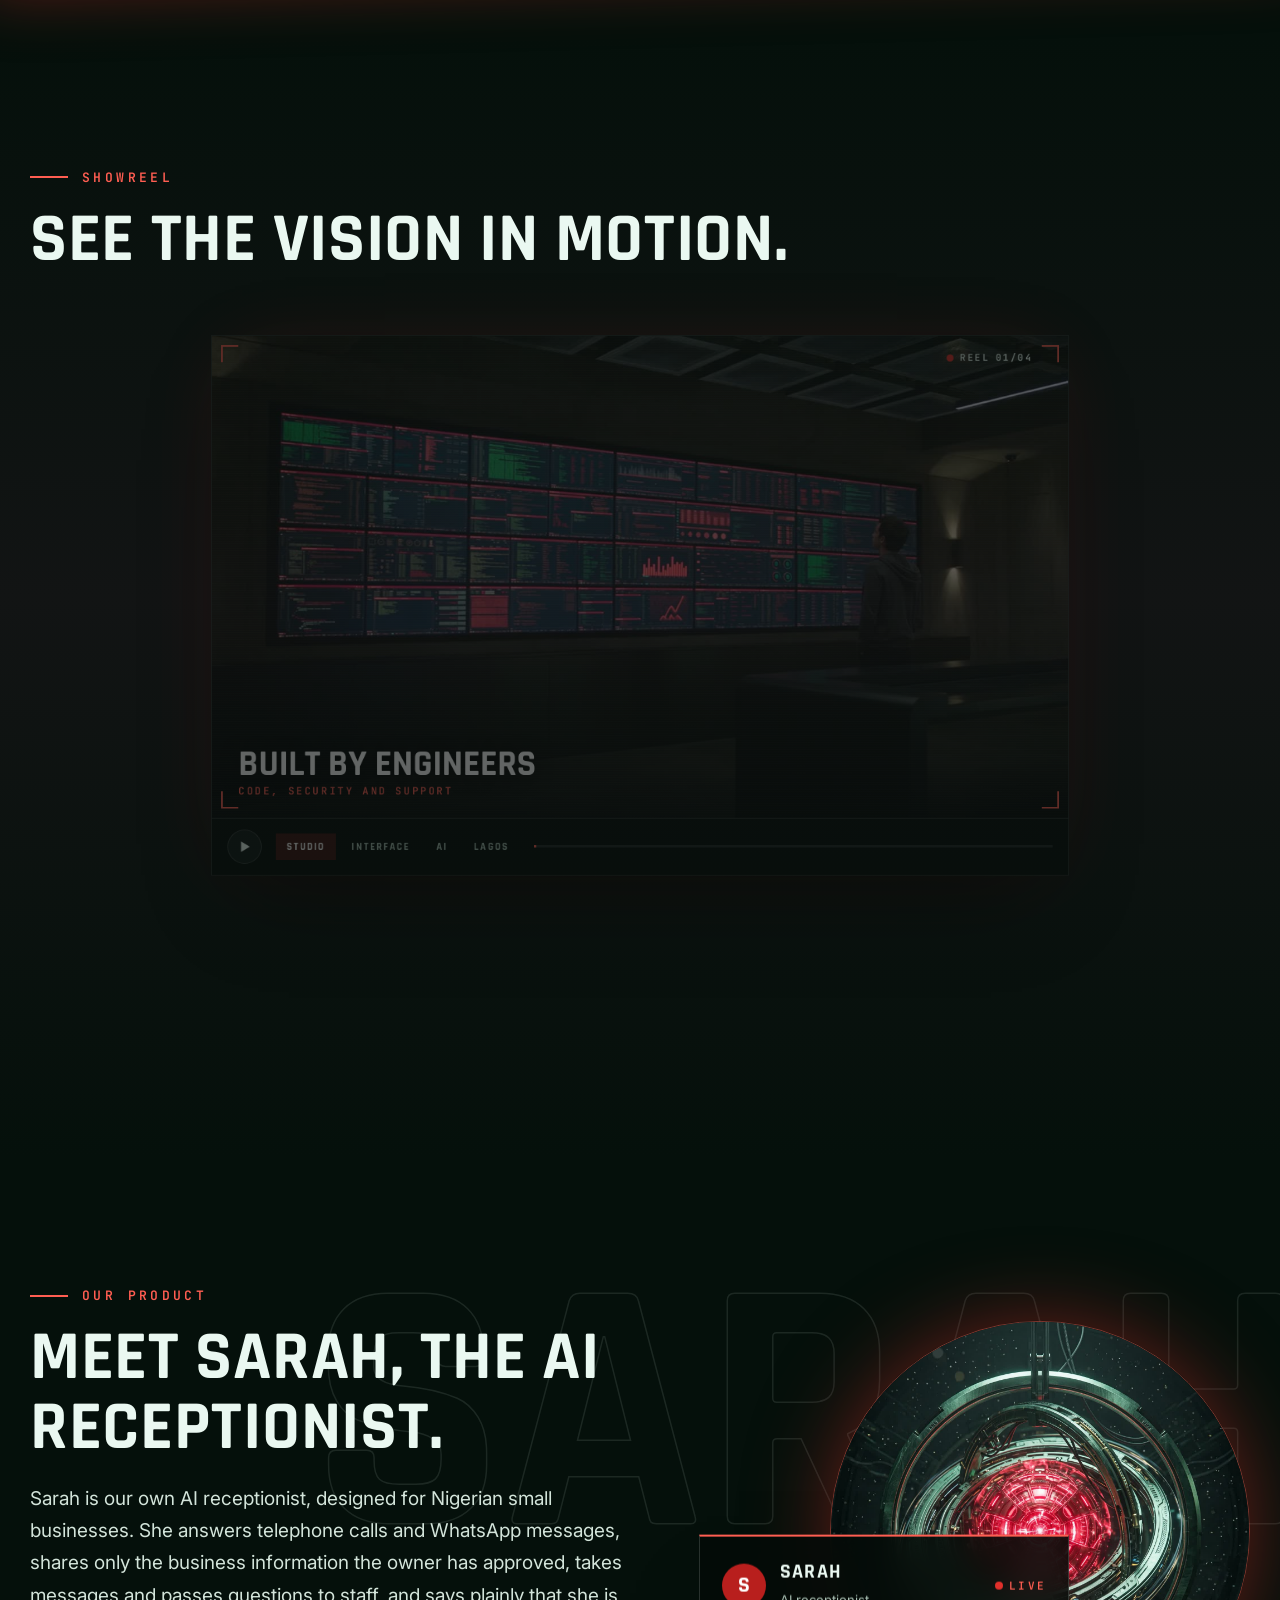
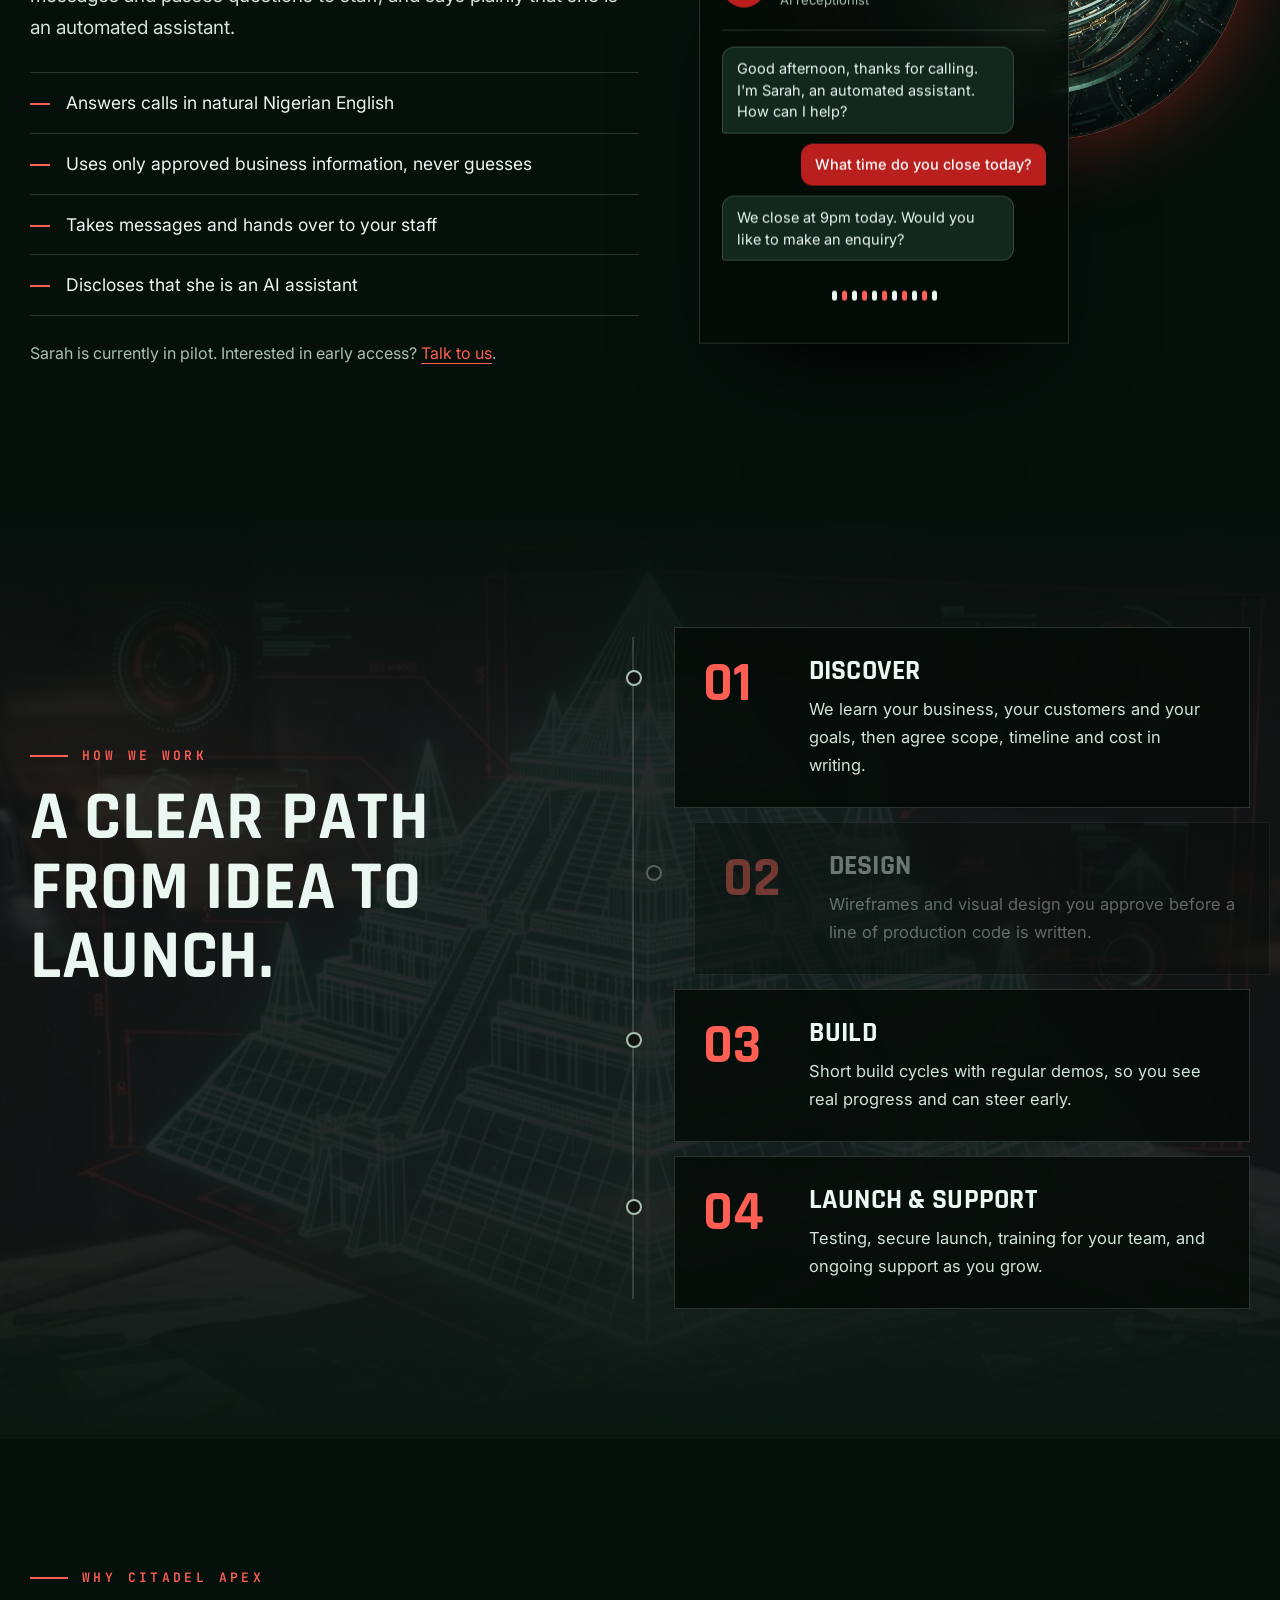
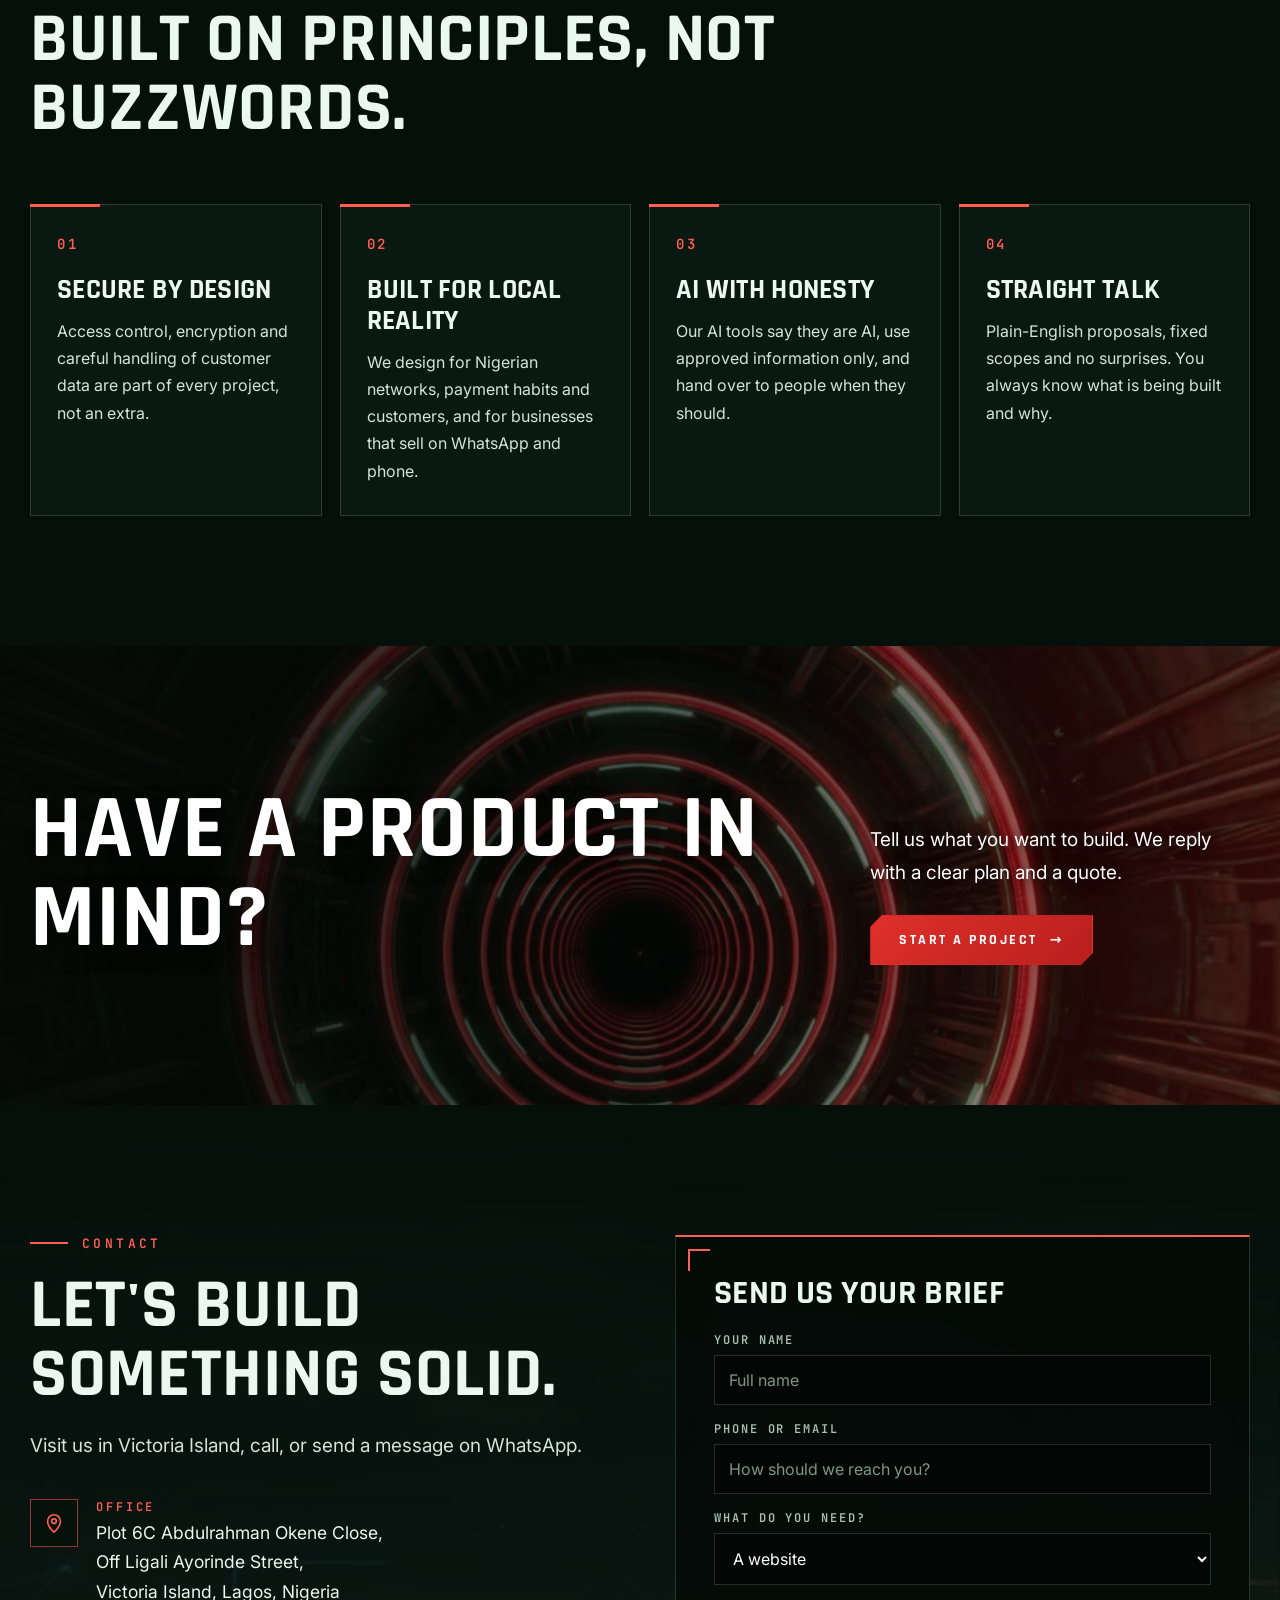
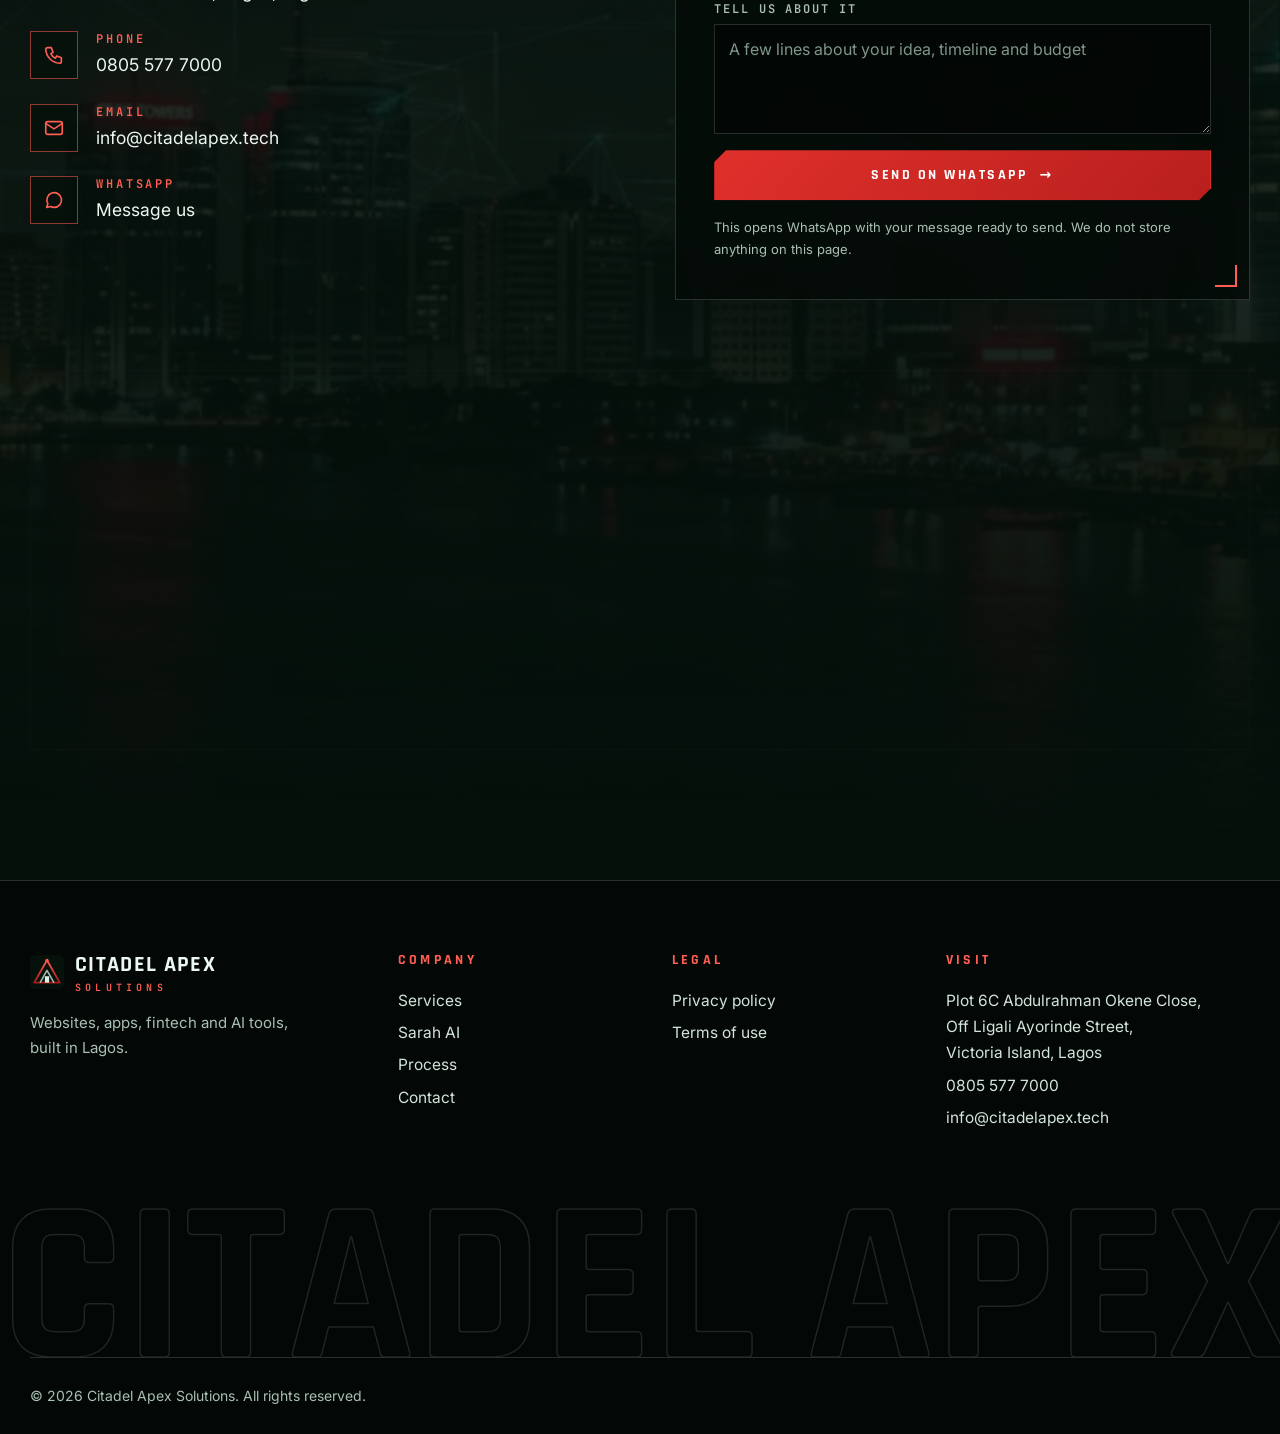
==== commit 62945a62: "Replace hero video with software engineering scene; soften HUD ring Co-Authored-By: Claude Sonnet 5." ====
--- a/index.html
+++ b/index.html
@@ -174,18 +174,18 @@
   <div class="reel-zoom" id="reelZoom">
     <div class="player" id="player">
       <div class="stage" id="stage">
-        <div class="scene active" data-title="Built to stand" data-sub="Secure, scalable foundations"><video muted loop playsinline preload="none" poster="assets/img/hero.jpg" data-src="assets/video/citadel.mp4"></video></div>
+        <div class="scene active" data-title="Built by engineers" data-sub="Code, security and support"><video muted loop playsinline preload="none" poster="assets/img/hero.jpg" data-src="assets/video/citadel.mp4"></video></div>
         <div class="scene" data-title="Interfaces from the future" data-sub="Websites and apps"><video muted loop playsinline preload="none" poster="assets/img/holo.jpg" data-src="assets/video/holo.mp4"></video></div>
         <div class="scene" data-title="Intelligence you can talk to" data-sub="AI assistants and automation"><video muted loop playsinline preload="none" poster="assets/img/core.jpg" data-src="assets/video/core.mp4"></video></div>
         <div class="scene" data-title="Made in Lagos" data-sub="For African business"><video muted loop playsinline preload="none" poster="assets/img/lagos.jpg" data-src="assets/video/lagos.mp4"></video></div>
         <i class="brk tl"></i><i class="brk tr"></i><i class="brk bl"></i><i class="brk br"></i>
         <div class="rec"><span></span>REEL <b id="reelNo">01/04</b></div>
-        <div class="caption"><b id="capTitle">Built to stand</b><span id="capSub">Secure, scalable foundations</span></div>
+        <div class="caption"><b id="capTitle">Built by engineers</b><span id="capSub">Code, security and support</span></div>
       </div>
       <div class="controls">
         <button class="pp" id="pp" aria-label="Pause showreel"><svg id="ppIcon" width="18" height="18" viewBox="0 0 16 16"><rect x="3" y="2" width="3.5" height="12" fill="currentColor"/><rect x="9.5" y="2" width="3.5" height="12" fill="currentColor"/></svg></button>
         <div class="tabs" role="tablist" aria-label="Scenes">
-          <button role="tab" class="on" data-i="0">Citadel</button>
+          <button role="tab" class="on" data-i="0">Studio</button>
           <button role="tab" data-i="1">Interface</button>
           <button role="tab" data-i="2">AI</button>
           <button role="tab" data-i="3">Lagos</button>
--- a/styles.css
+++ b/styles.css
@@ -77,10 +77,10 @@
 
 /* HERO */
 .hero{position:relative;min-height:100vh;display:flex;align-items:center;padding:130px 0 150px;overflow:hidden;isolation:isolate;background:var(--forest)}
-.hero-media{position:absolute;inset:0 -14% 0 14%;z-index:-3;will-change:transform}
-.hero-media video{width:100%;height:100%;object-fit:cover}
+.hero-media{position:absolute;inset:0;z-index:-3;will-change:transform}
+.hero-media video{width:100%;height:100%;object-fit:cover;object-position:70% 50%}
 .hero-scrim{position:absolute;inset:0;z-index:-2;background:linear-gradient(90deg,var(--forest) 0%,rgba(5,16,11,.94) 30%,rgba(5,16,11,.5) 58%,rgba(5,16,11,.1) 100%),linear-gradient(0deg,var(--forest),transparent 28%),linear-gradient(180deg,rgba(5,16,11,.7),transparent 22%)}
-.hud-ring{position:absolute;right:-6%;top:50%;width:min(62vw,760px);transform:translateY(-50%);z-index:-1;opacity:.55;pointer-events:none;will-change:transform}
+.hud-ring{position:absolute;right:-6%;top:50%;width:min(62vw,760px);transform:translateY(-50%);z-index:-1;opacity:.16;pointer-events:none;will-change:transform}
 .hud-ring circle{fill:none;stroke:var(--red3);stroke-width:1.2}
 .hud-ring .r1{stroke-dasharray:3 9;animation:spin 60s linear infinite;transform-origin:center}
 .hud-ring .r2{stroke:var(--acc);stroke-dasharray:90 18 6 18;stroke-width:2;animation:spin 40s linear infinite reverse;transform-origin:center;opacity:.7}
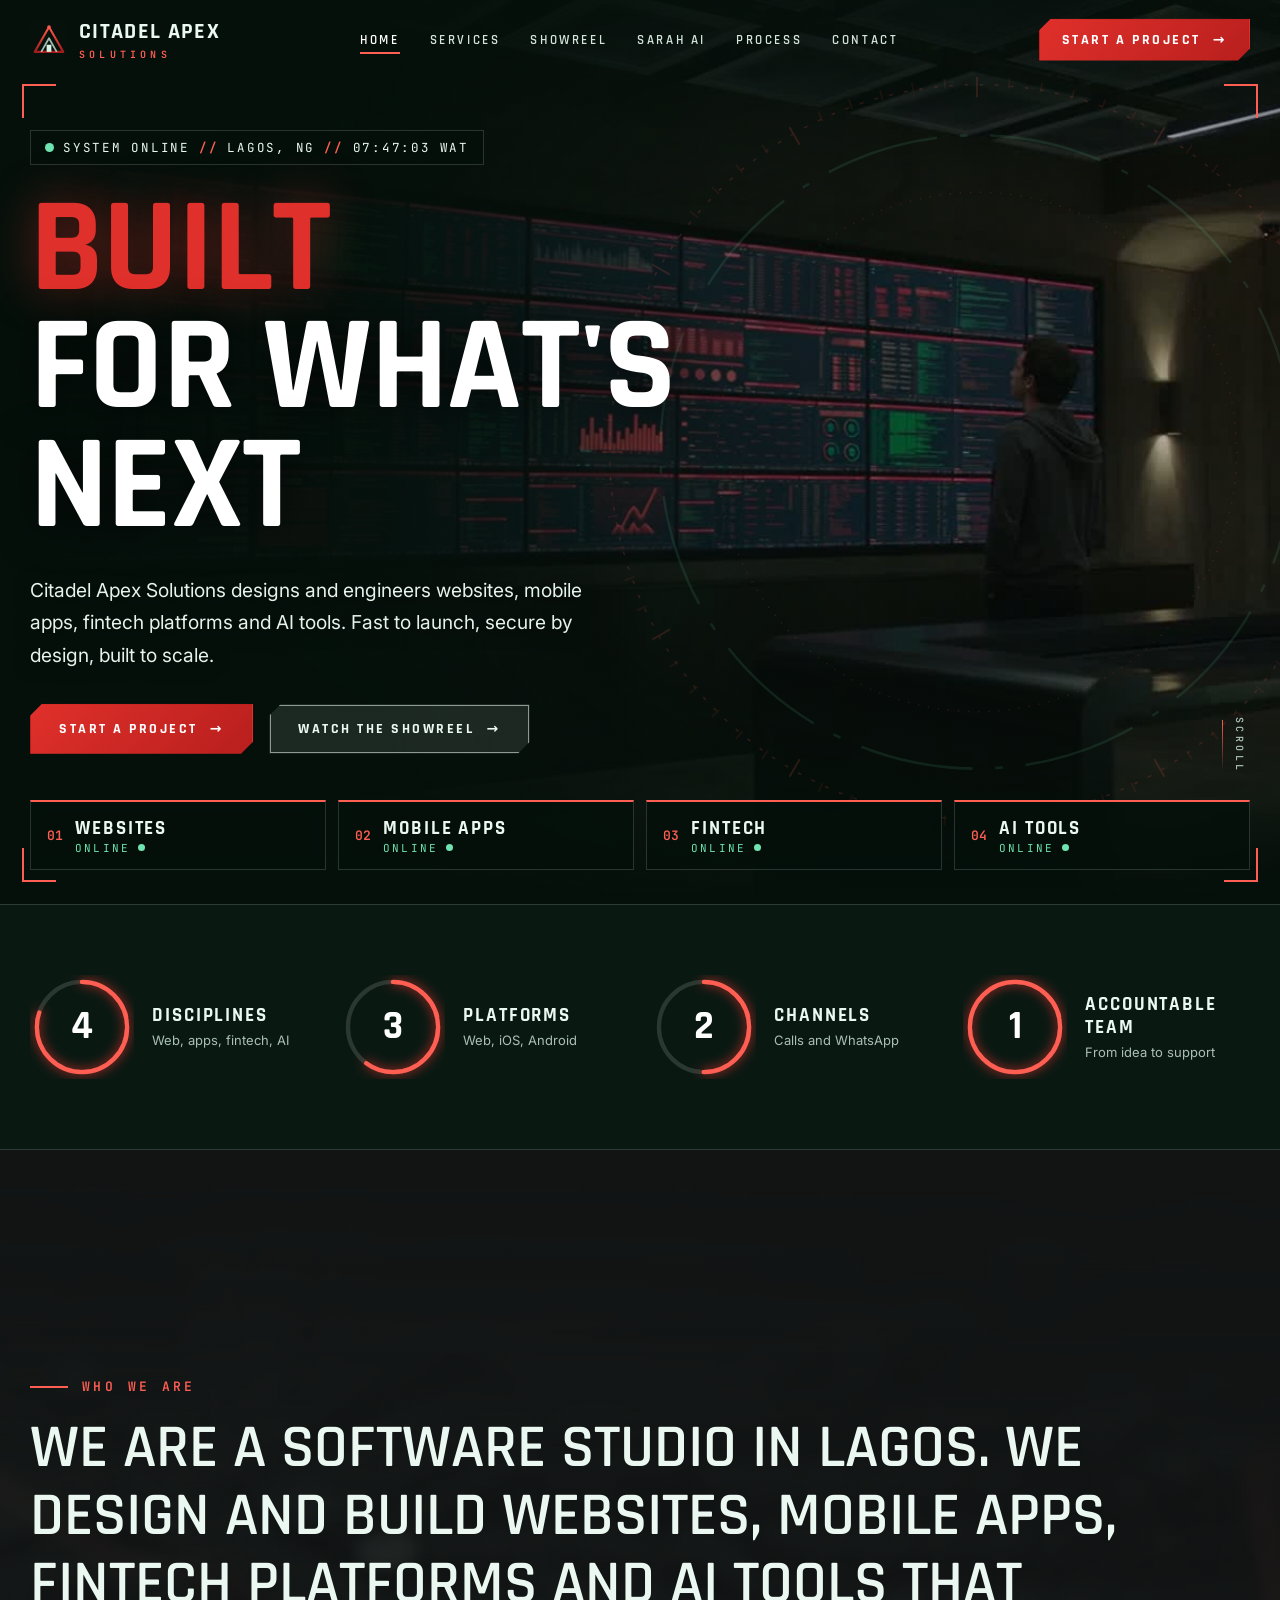
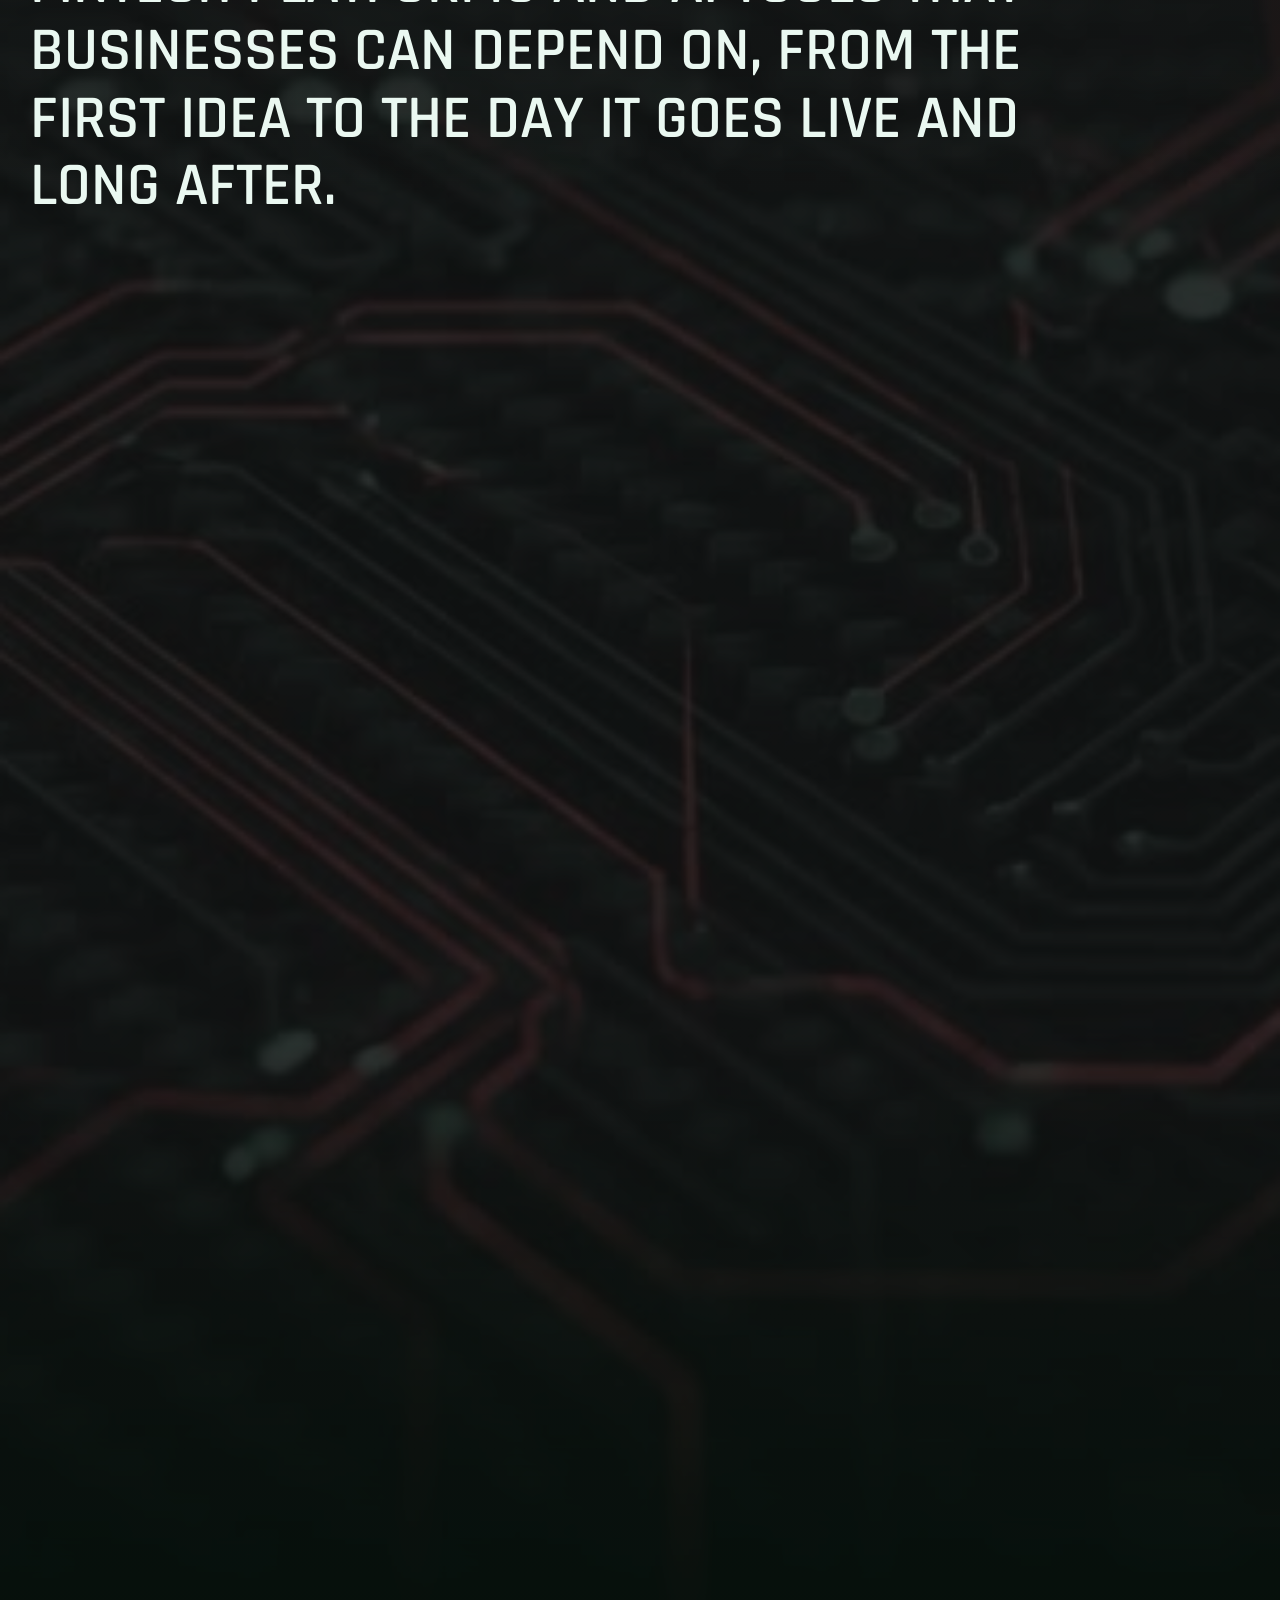
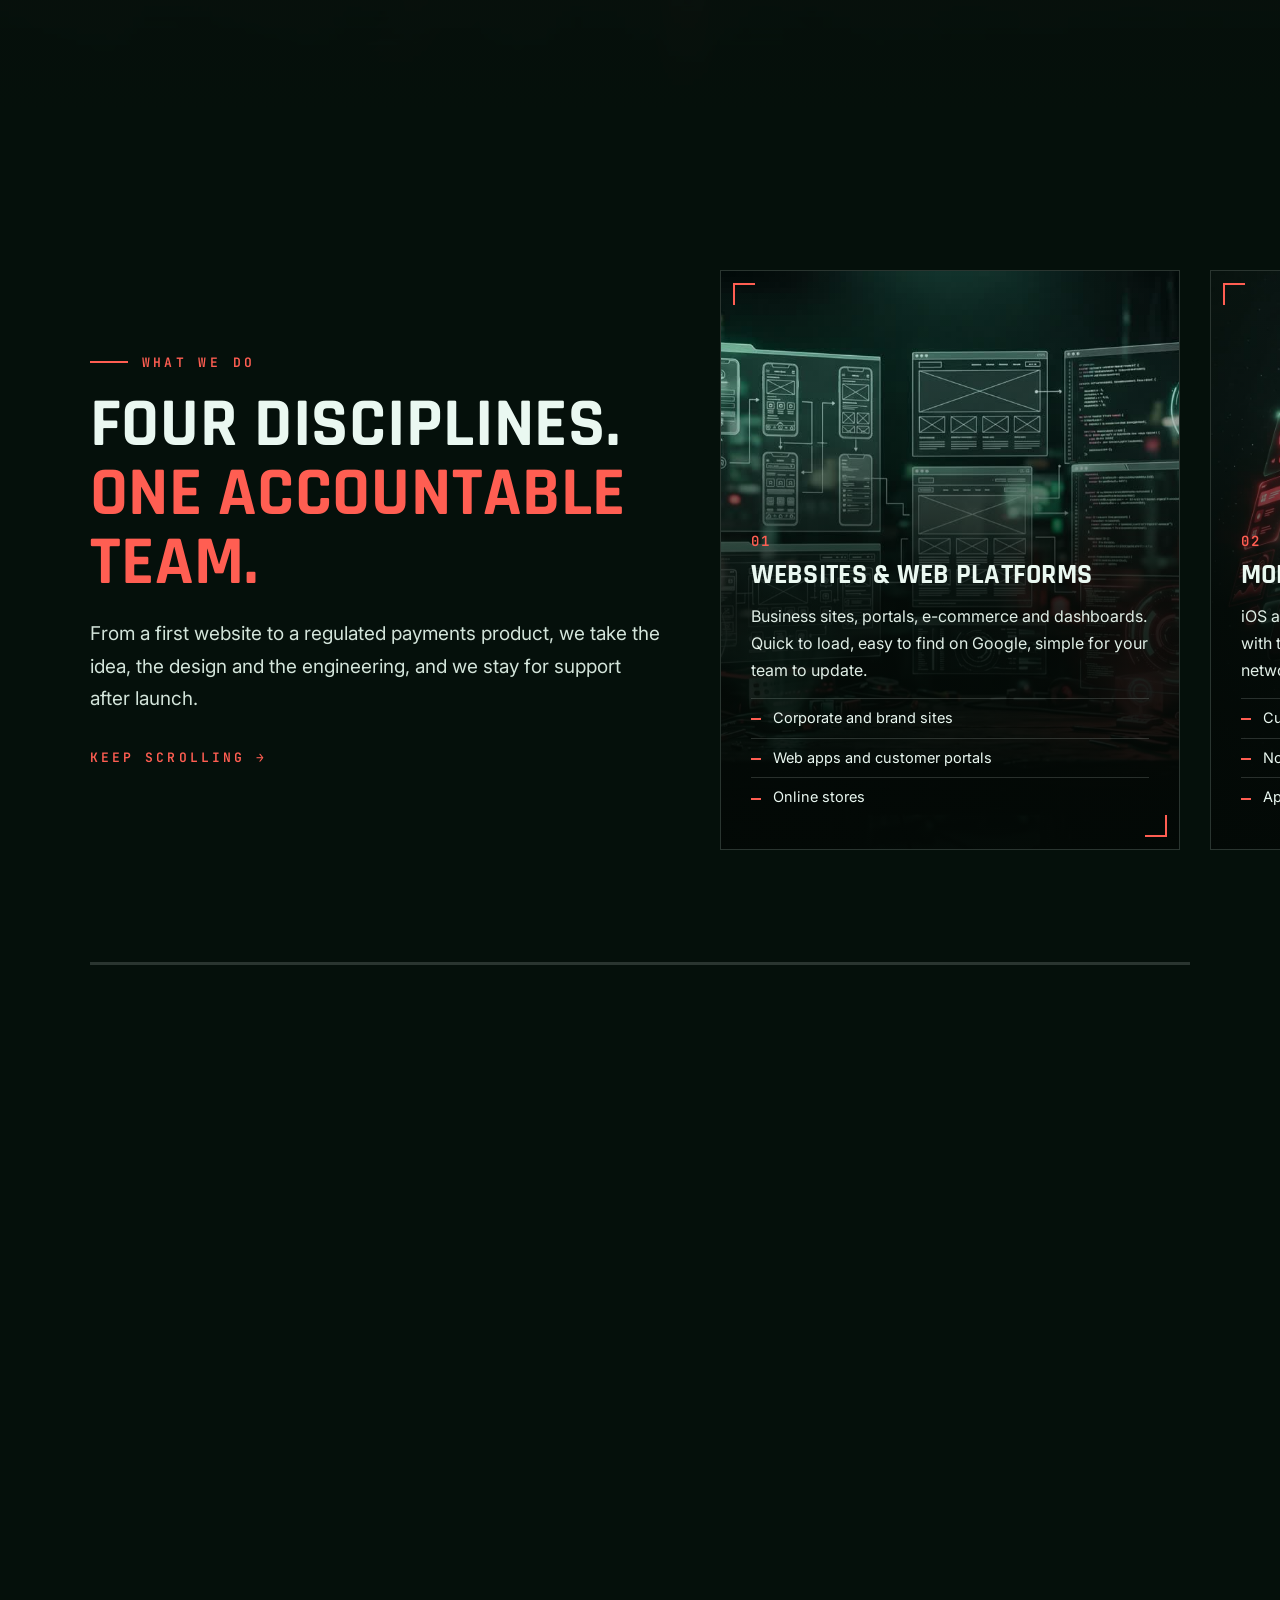
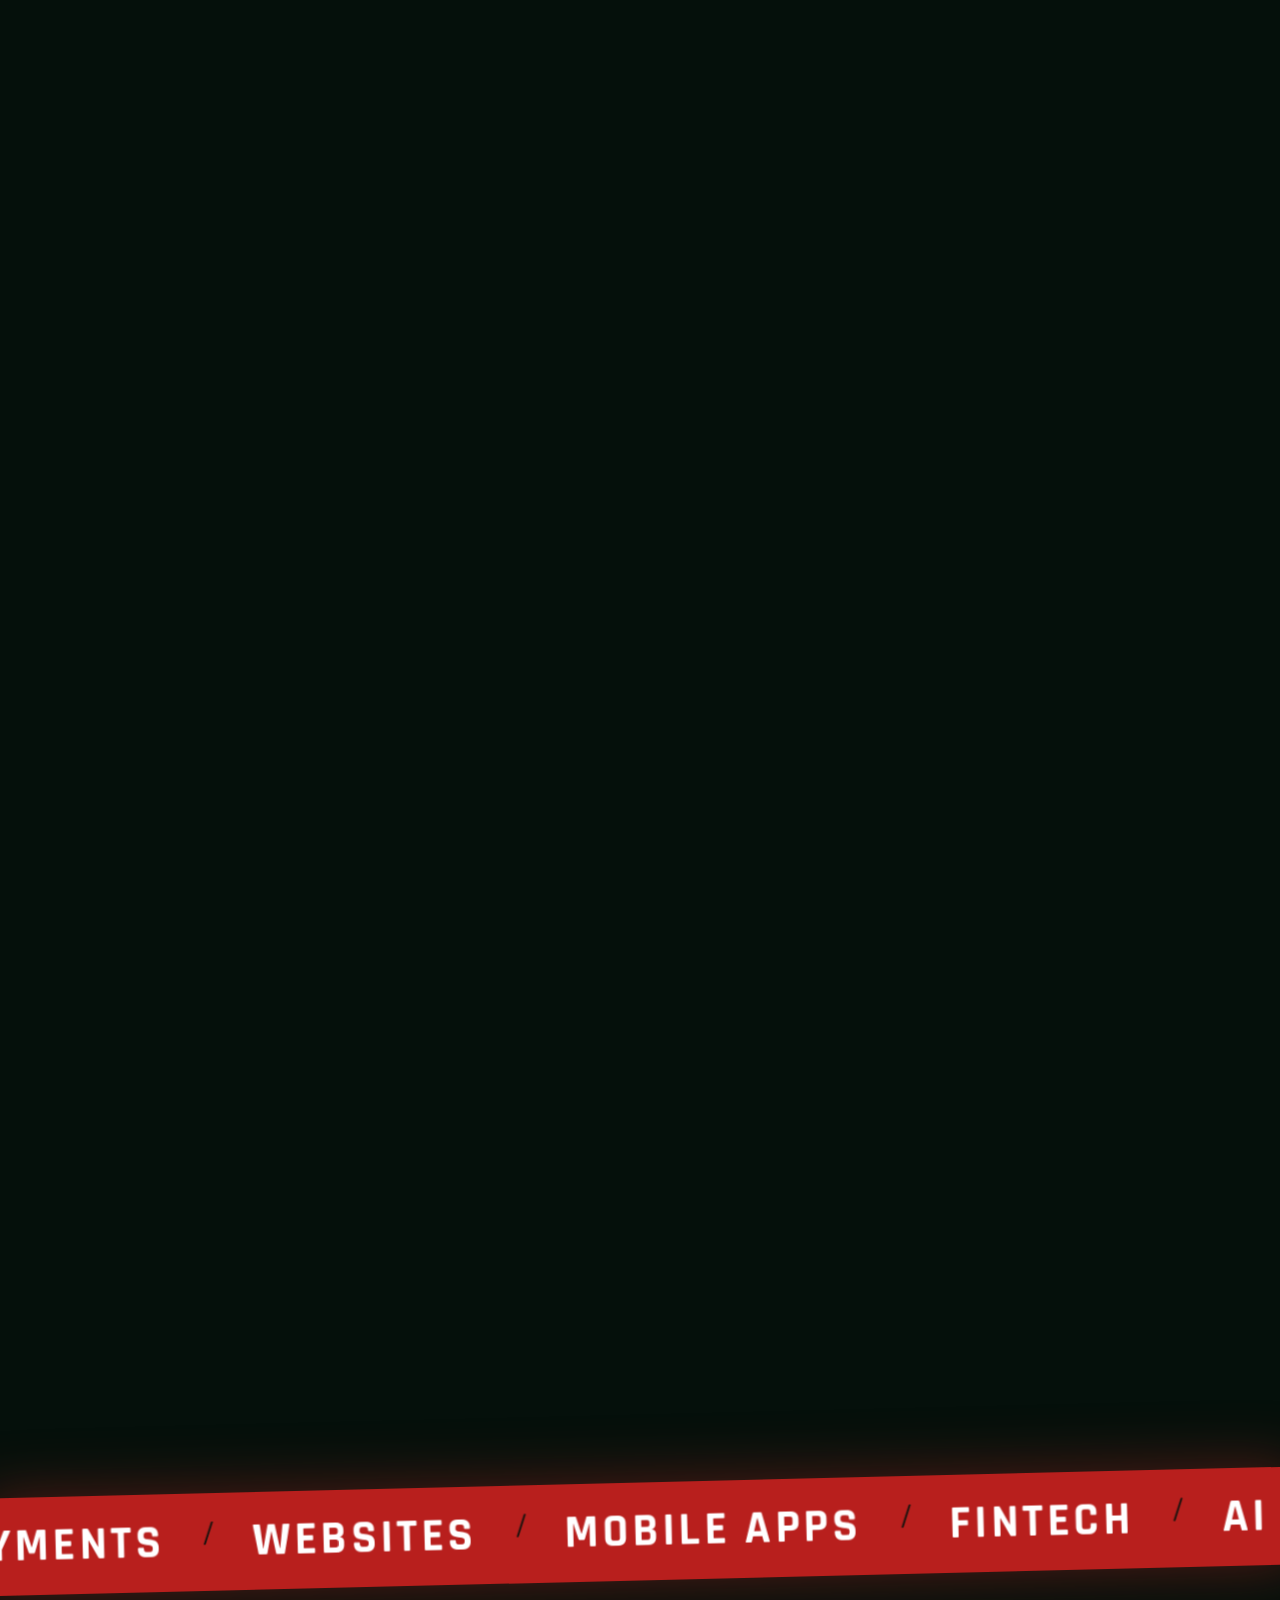
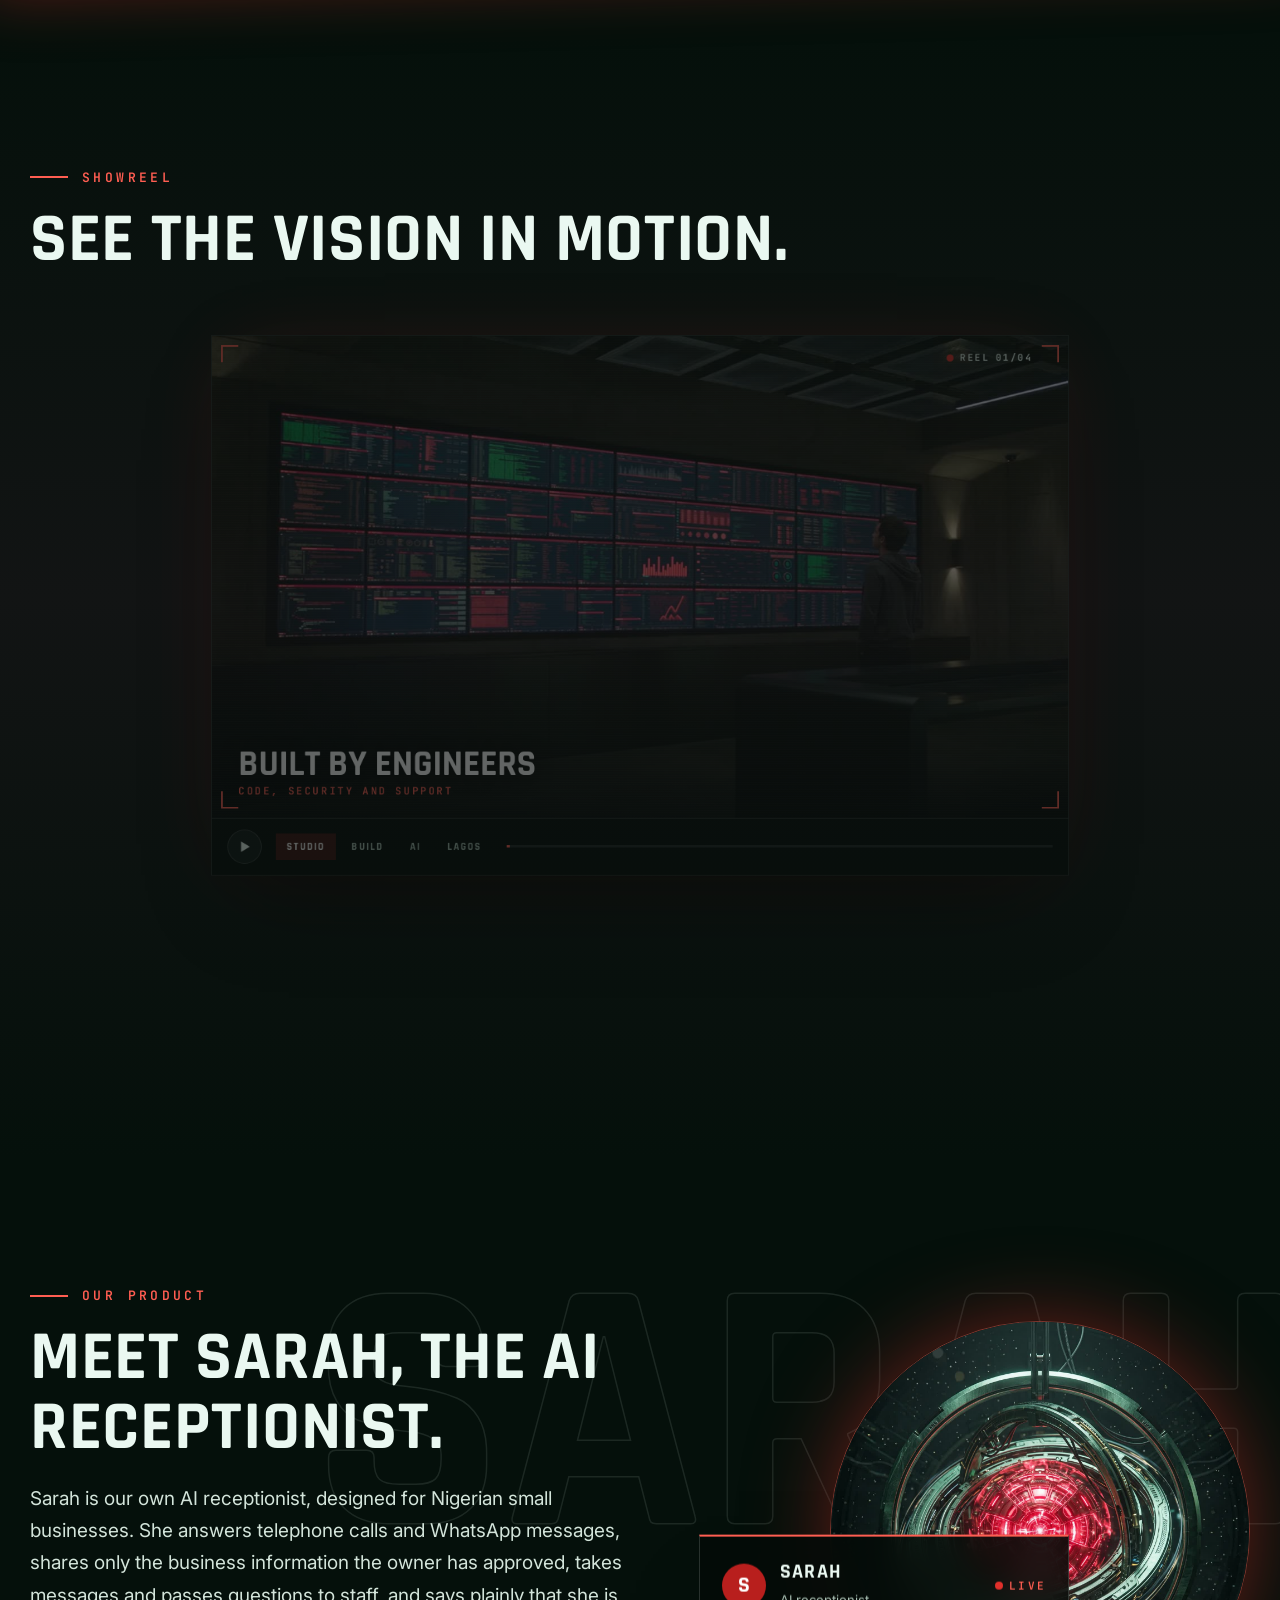
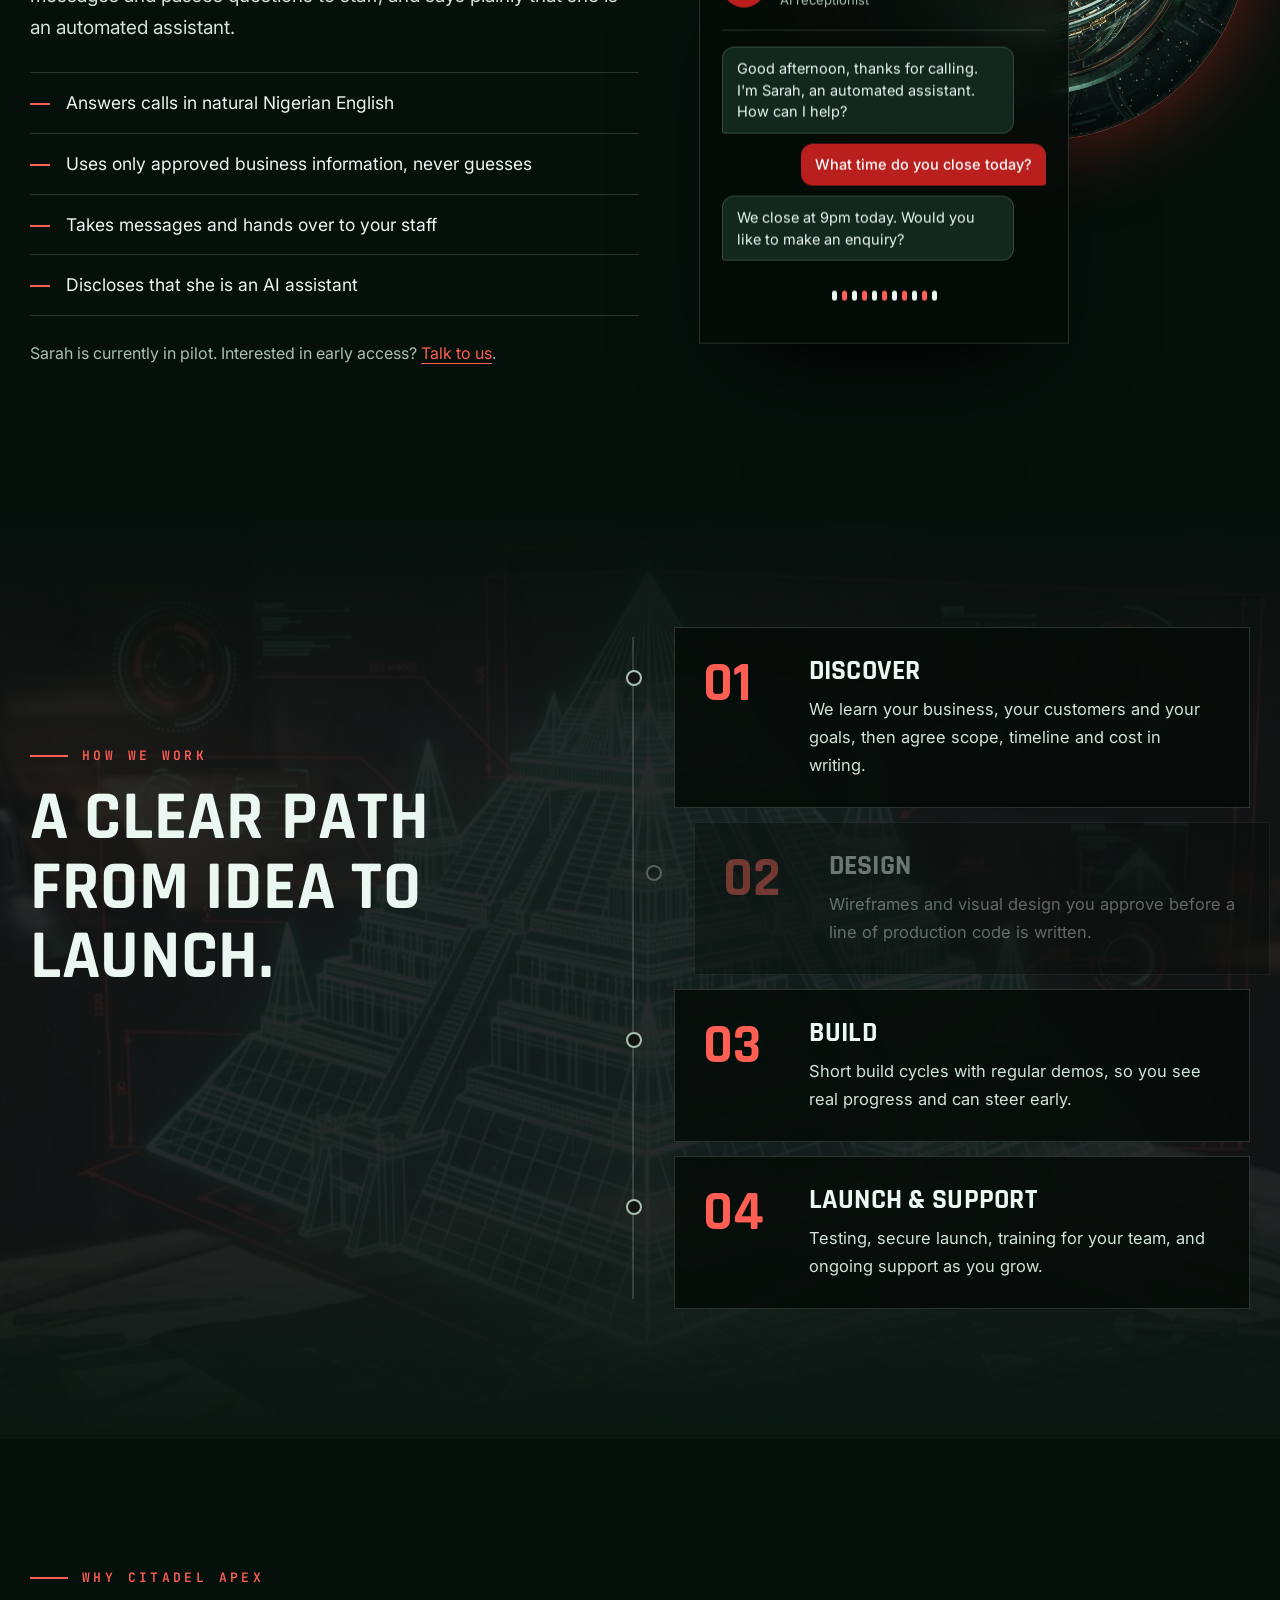
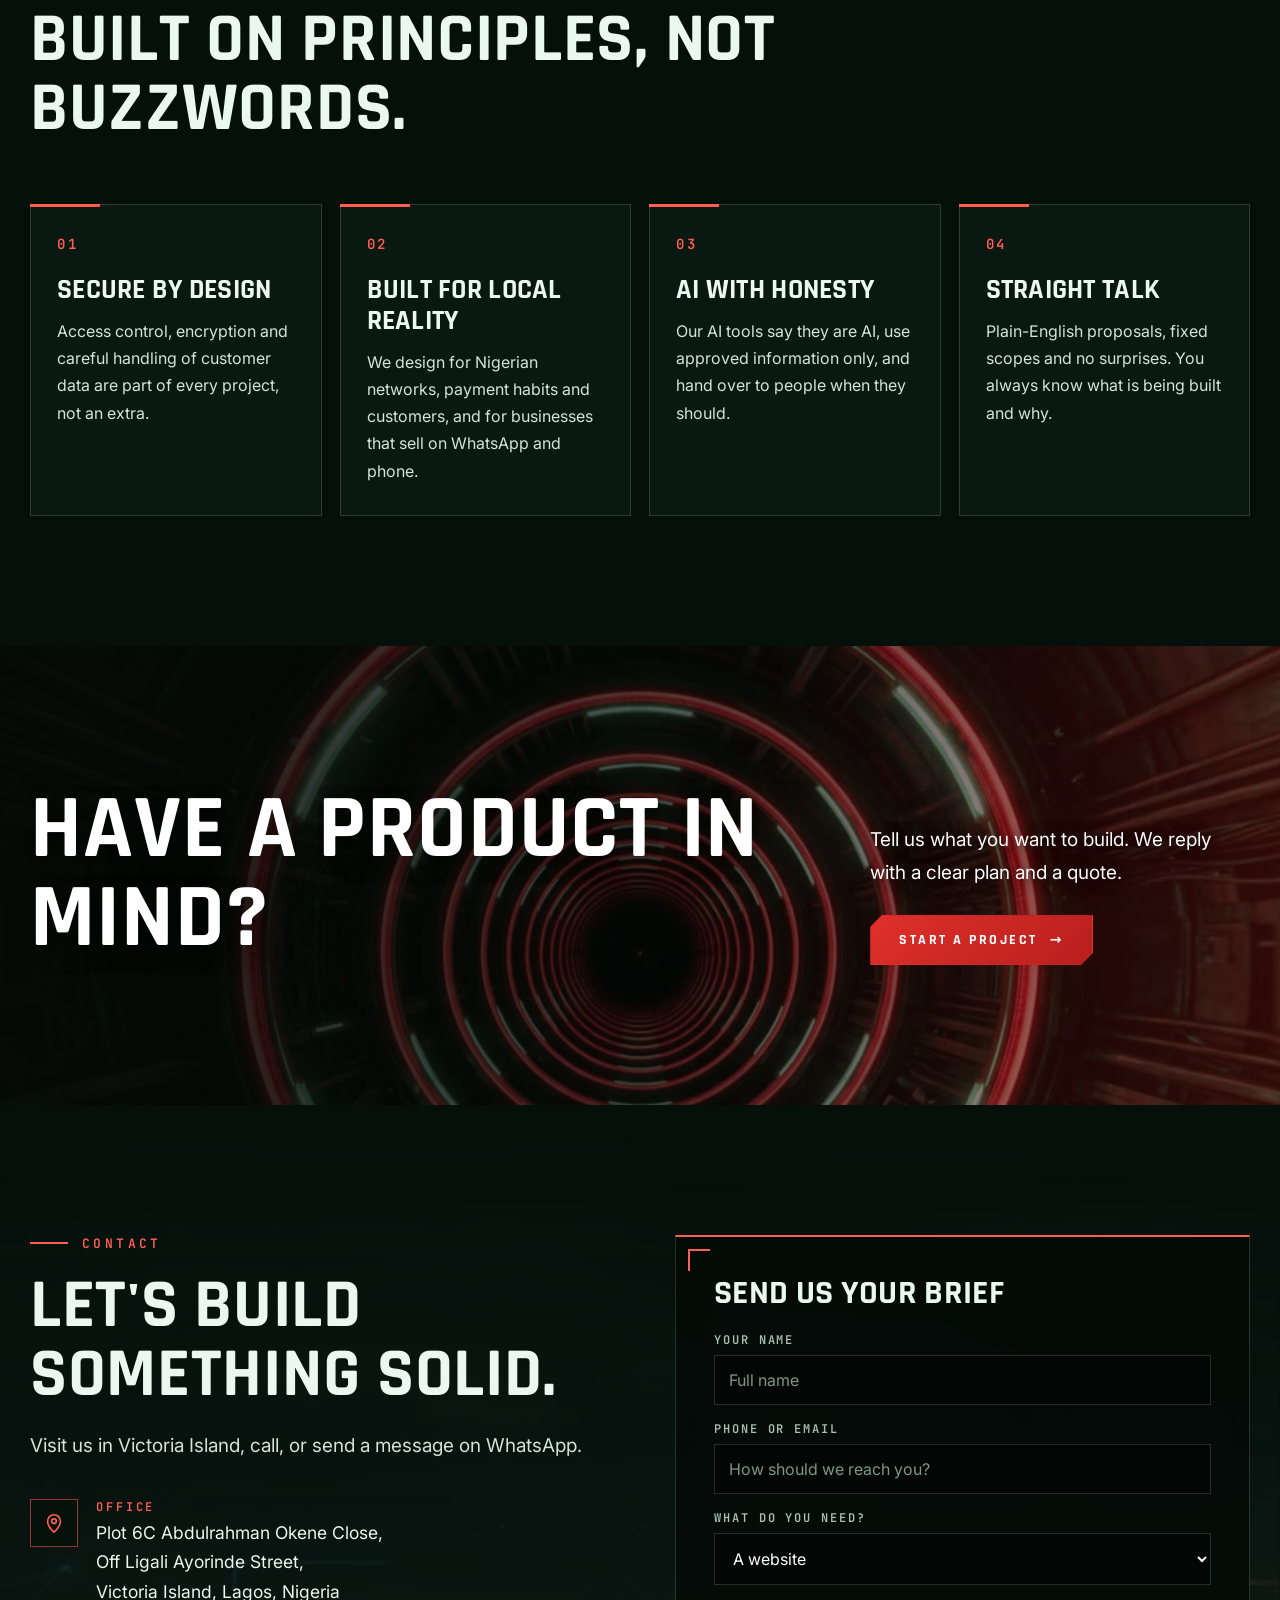
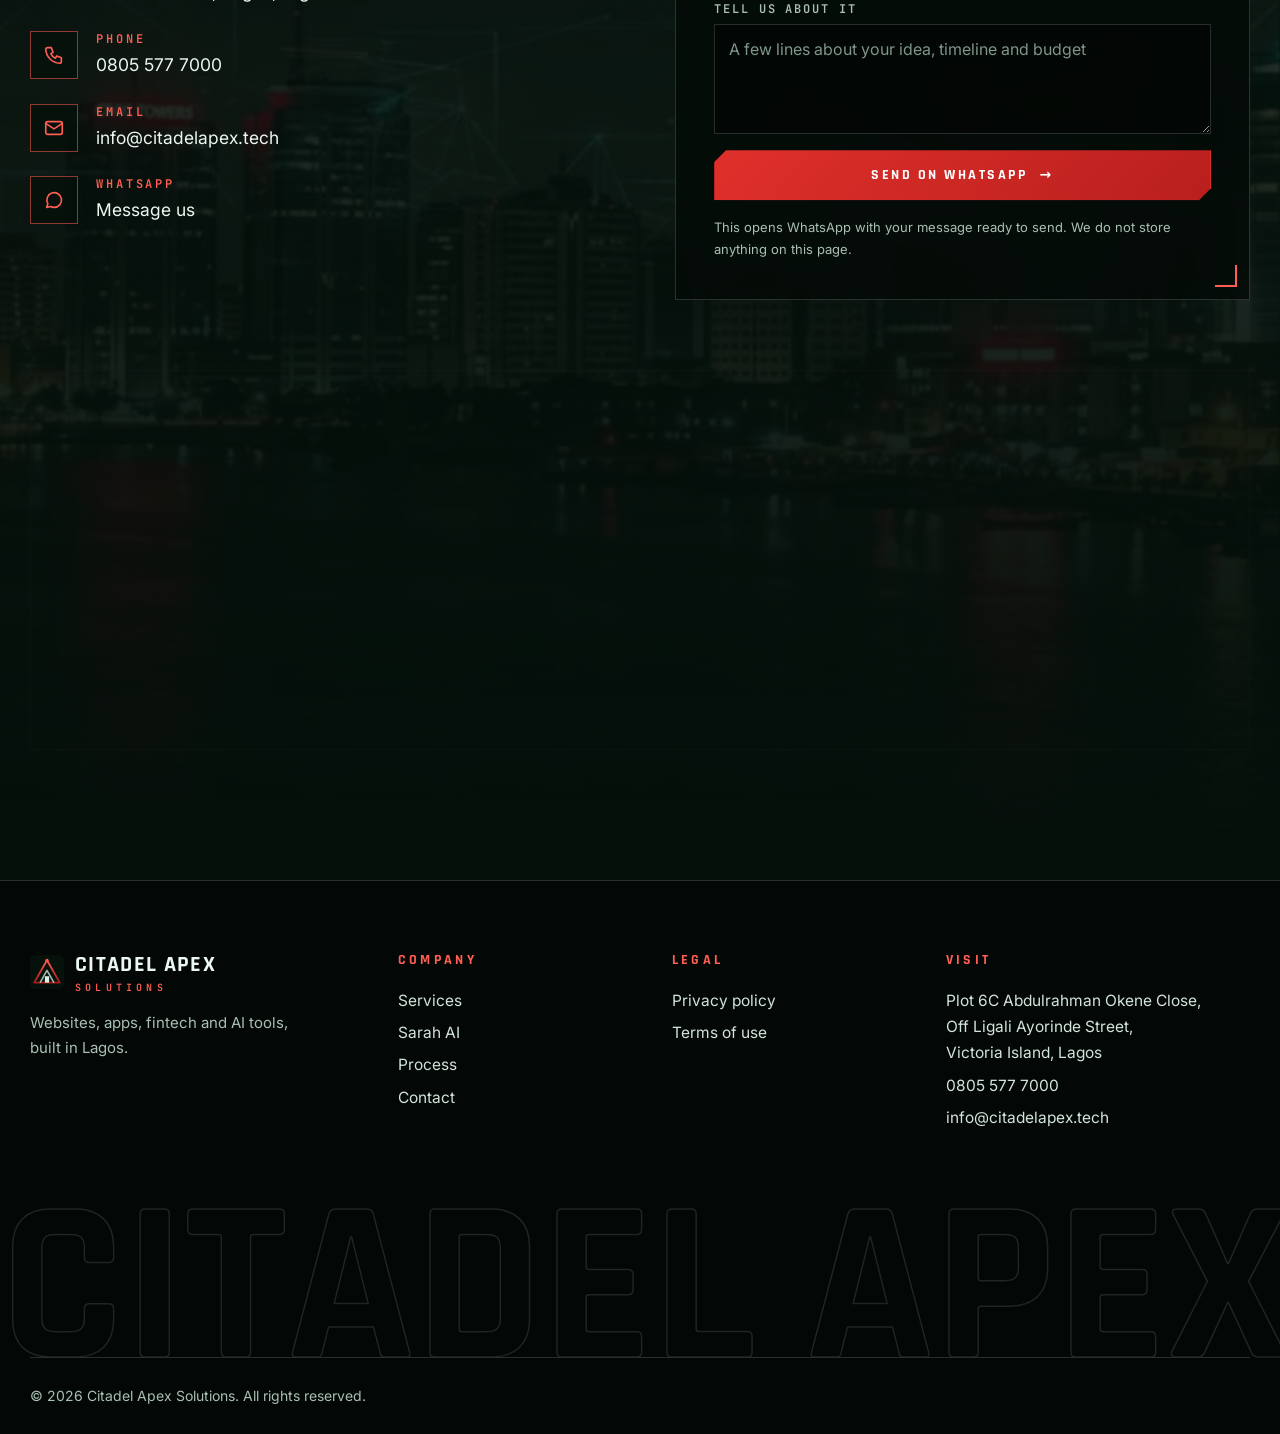
==== commit d8a518b8: "Replace showreel interface clip with a realistic developer scene Co-Authored-By: Claude Sonnet 5.5 <" ====
--- a/index.html
+++ b/index.html
@@ -175,7 +175,7 @@
     <div class="player" id="player">
       <div class="stage" id="stage">
         <div class="scene active" data-title="Built by engineers" data-sub="Code, security and support"><video muted loop playsinline preload="none" poster="assets/img/hero.jpg" data-src="assets/video/citadel.mp4"></video></div>
-        <div class="scene" data-title="Interfaces from the future" data-sub="Websites and apps"><video muted loop playsinline preload="none" poster="assets/img/holo.jpg" data-src="assets/video/holo.mp4"></video></div>
+        <div class="scene" data-title="Websites and apps, built right" data-sub="Design, code and launch"><video muted loop playsinline preload="none" poster="assets/img/holo_poster.jpg" data-src="assets/video/holo.mp4"></video></div>
         <div class="scene" data-title="Intelligence you can talk to" data-sub="AI assistants and automation"><video muted loop playsinline preload="none" poster="assets/img/core.jpg" data-src="assets/video/core.mp4"></video></div>
         <div class="scene" data-title="Made in Lagos" data-sub="For African business"><video muted loop playsinline preload="none" poster="assets/img/lagos.jpg" data-src="assets/video/lagos.mp4"></video></div>
         <i class="brk tl"></i><i class="brk tr"></i><i class="brk bl"></i><i class="brk br"></i>
@@ -186,7 +186,7 @@
         <button class="pp" id="pp" aria-label="Pause showreel"><svg id="ppIcon" width="18" height="18" viewBox="0 0 16 16"><rect x="3" y="2" width="3.5" height="12" fill="currentColor"/><rect x="9.5" y="2" width="3.5" height="12" fill="currentColor"/></svg></button>
         <div class="tabs" role="tablist" aria-label="Scenes">
           <button role="tab" class="on" data-i="0">Studio</button>
-          <button role="tab" data-i="1">Interface</button>
+          <button role="tab" data-i="1">Build</button>
           <button role="tab" data-i="2">AI</button>
           <button role="tab" data-i="3">Lagos</button>
         </div>
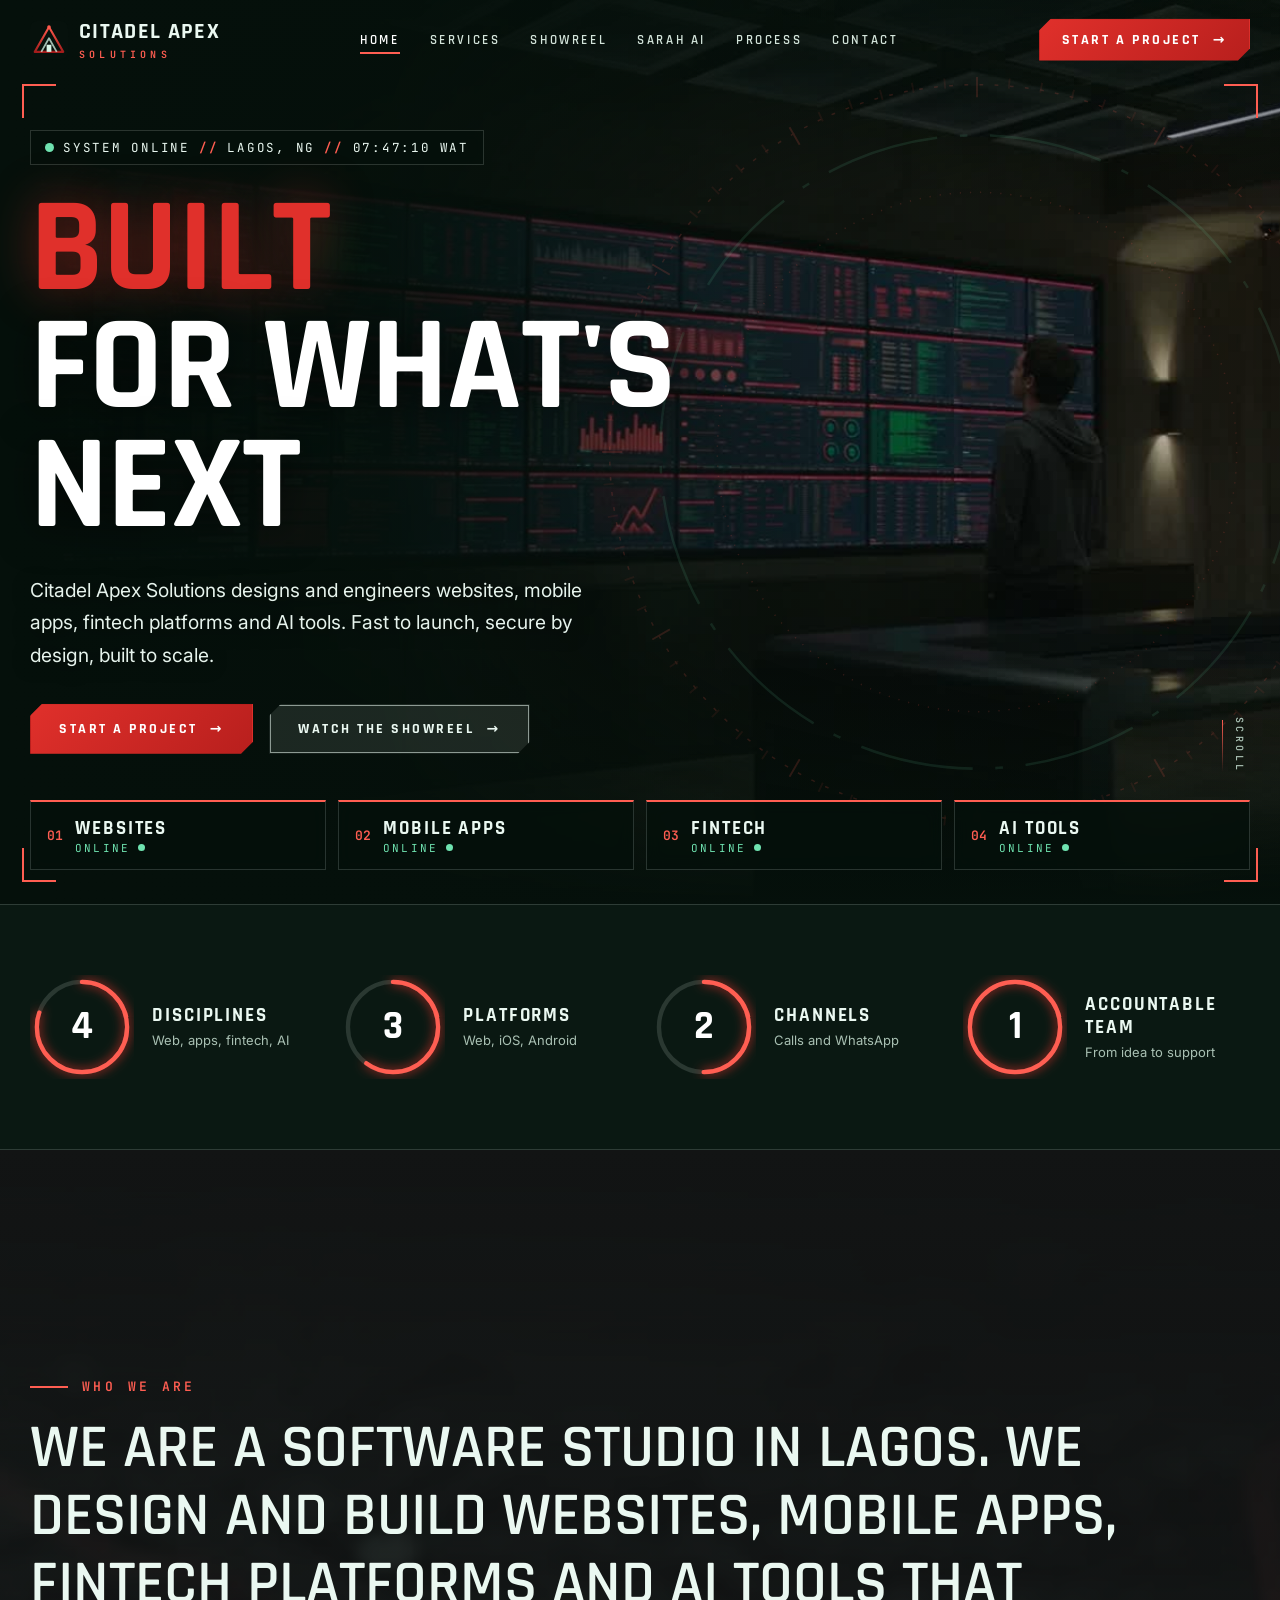
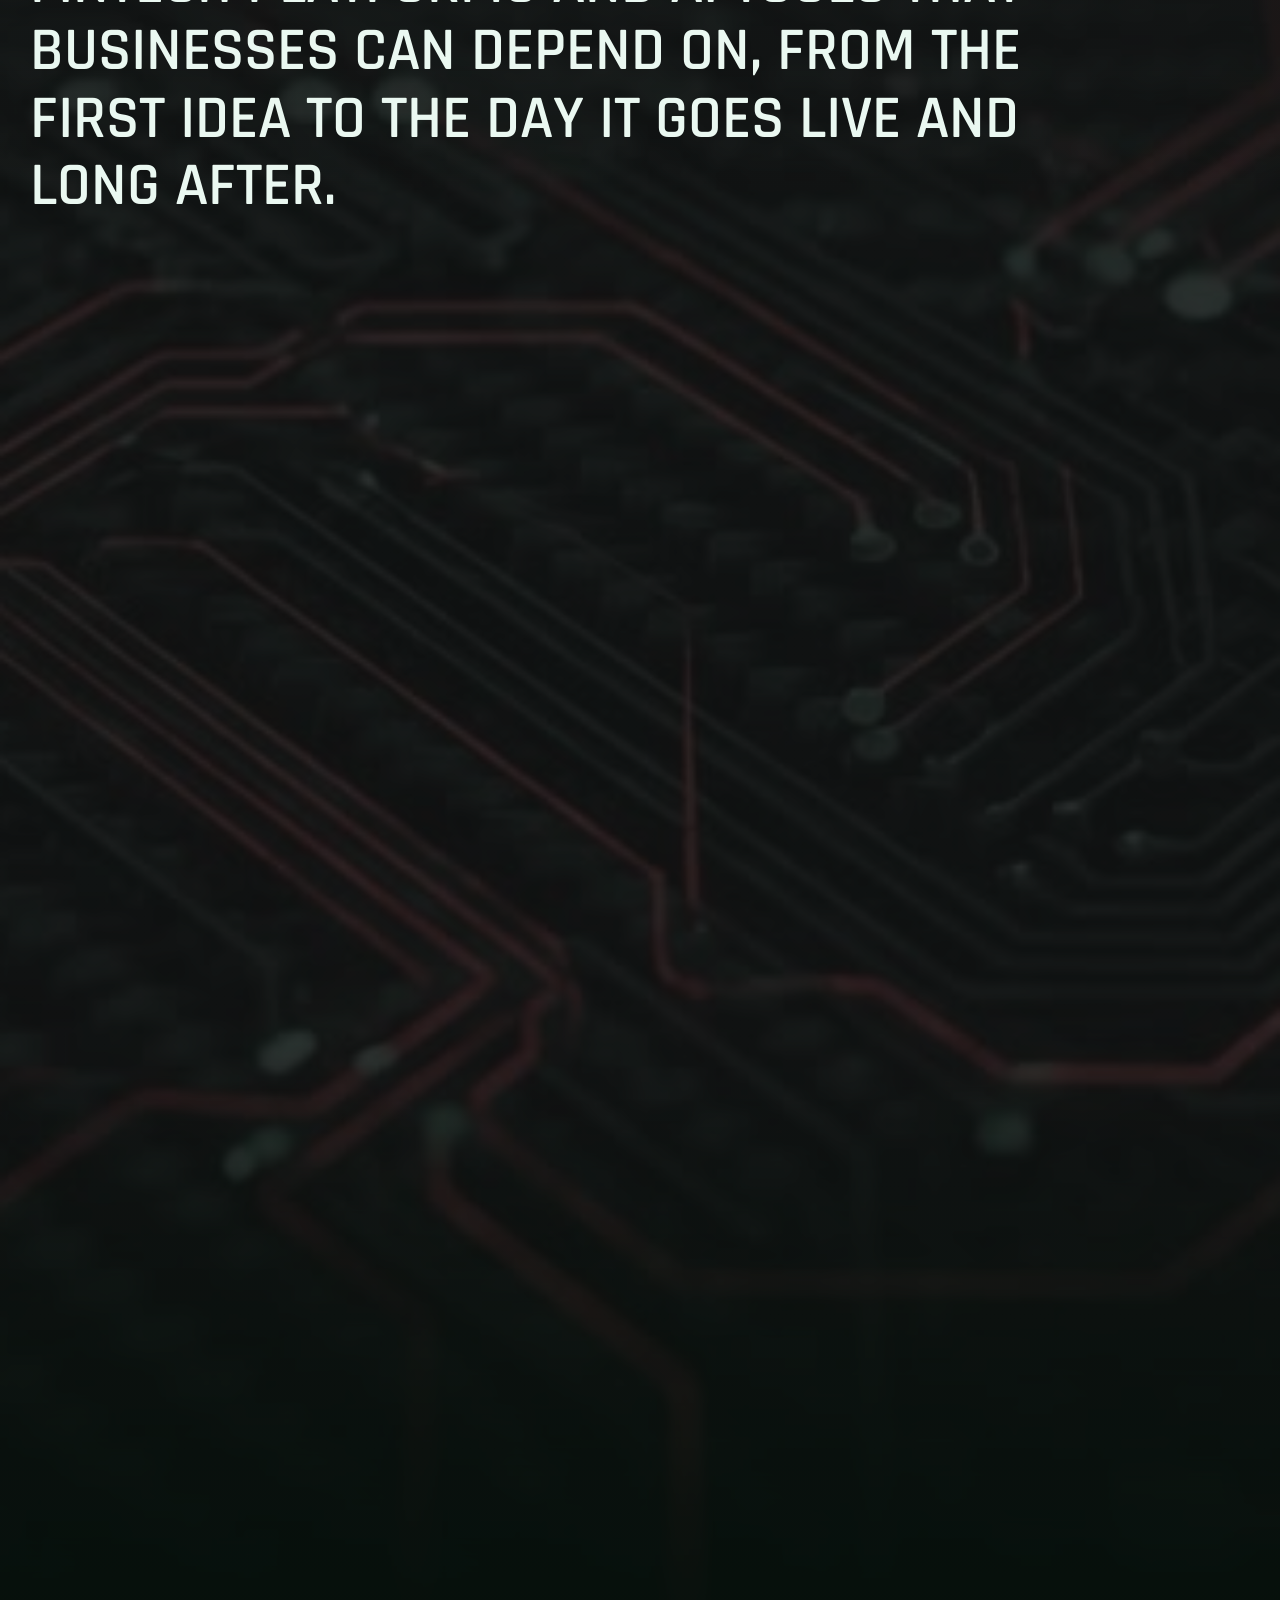
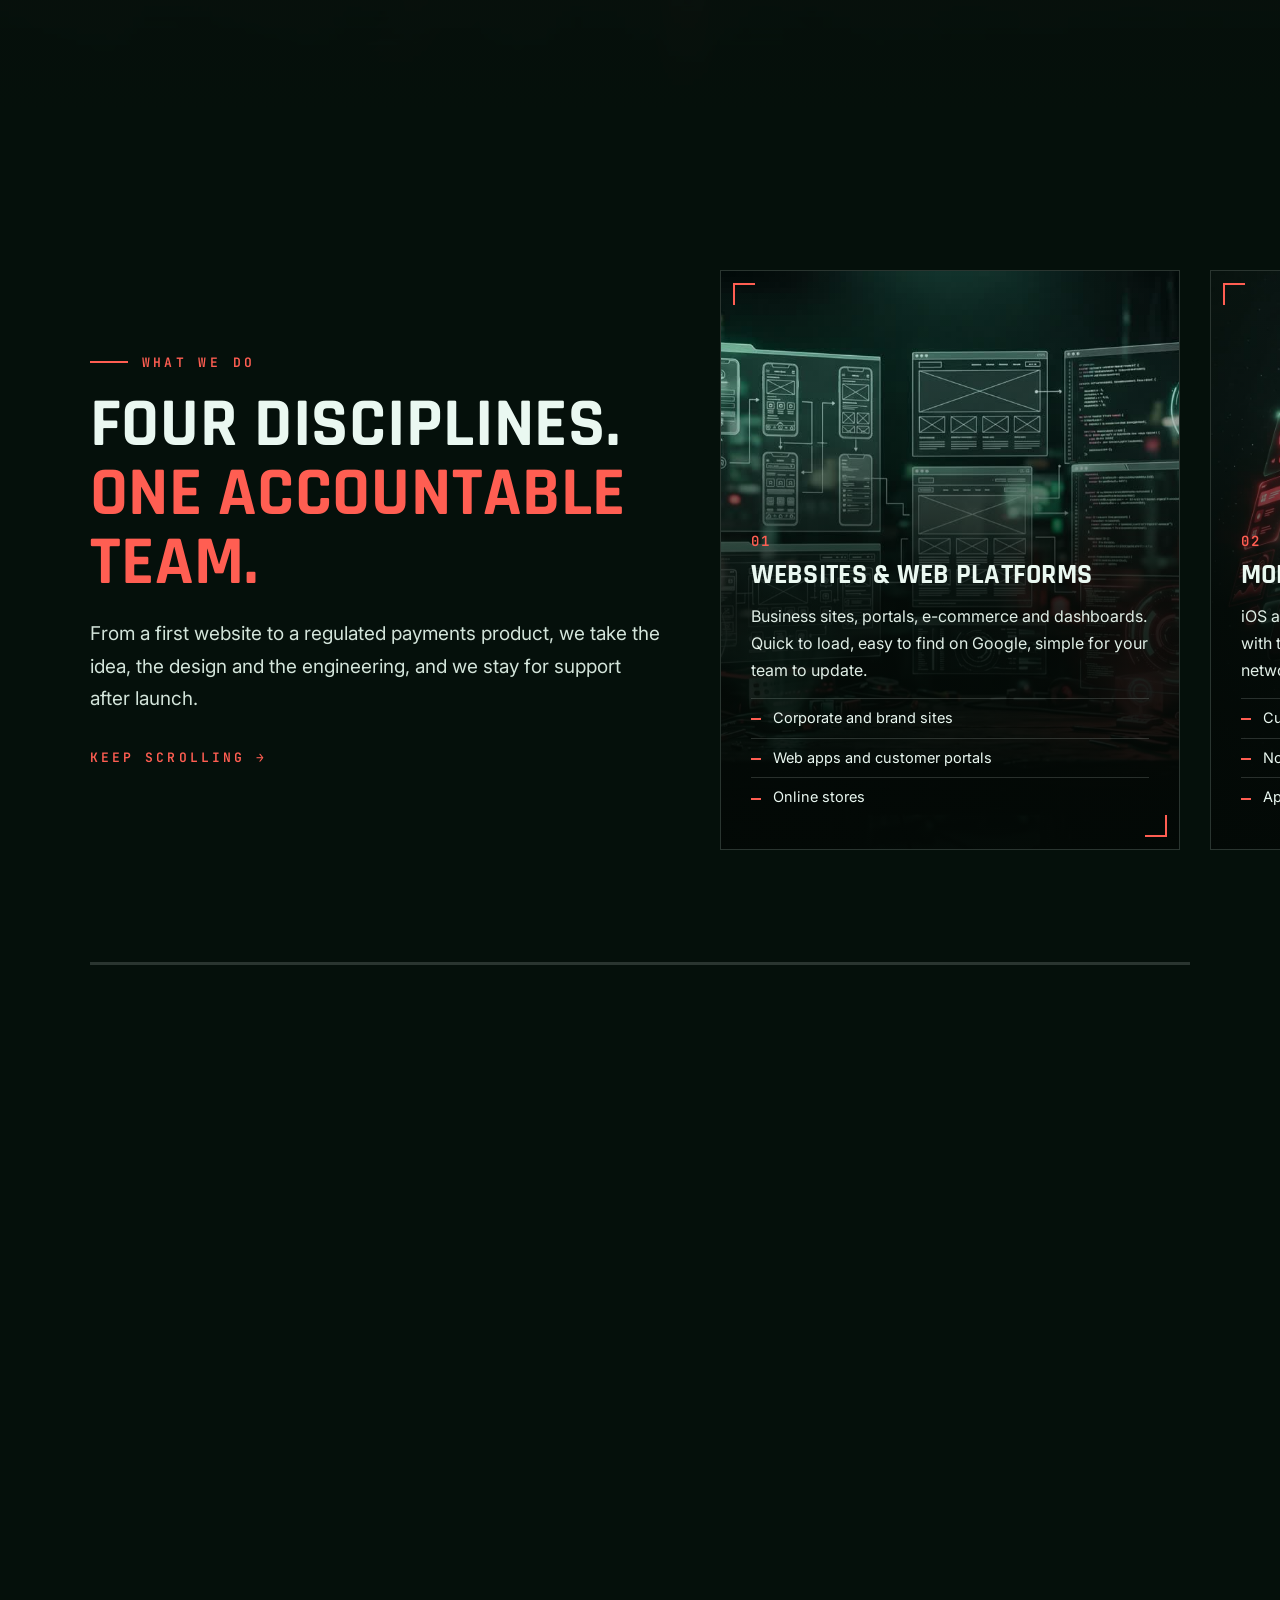
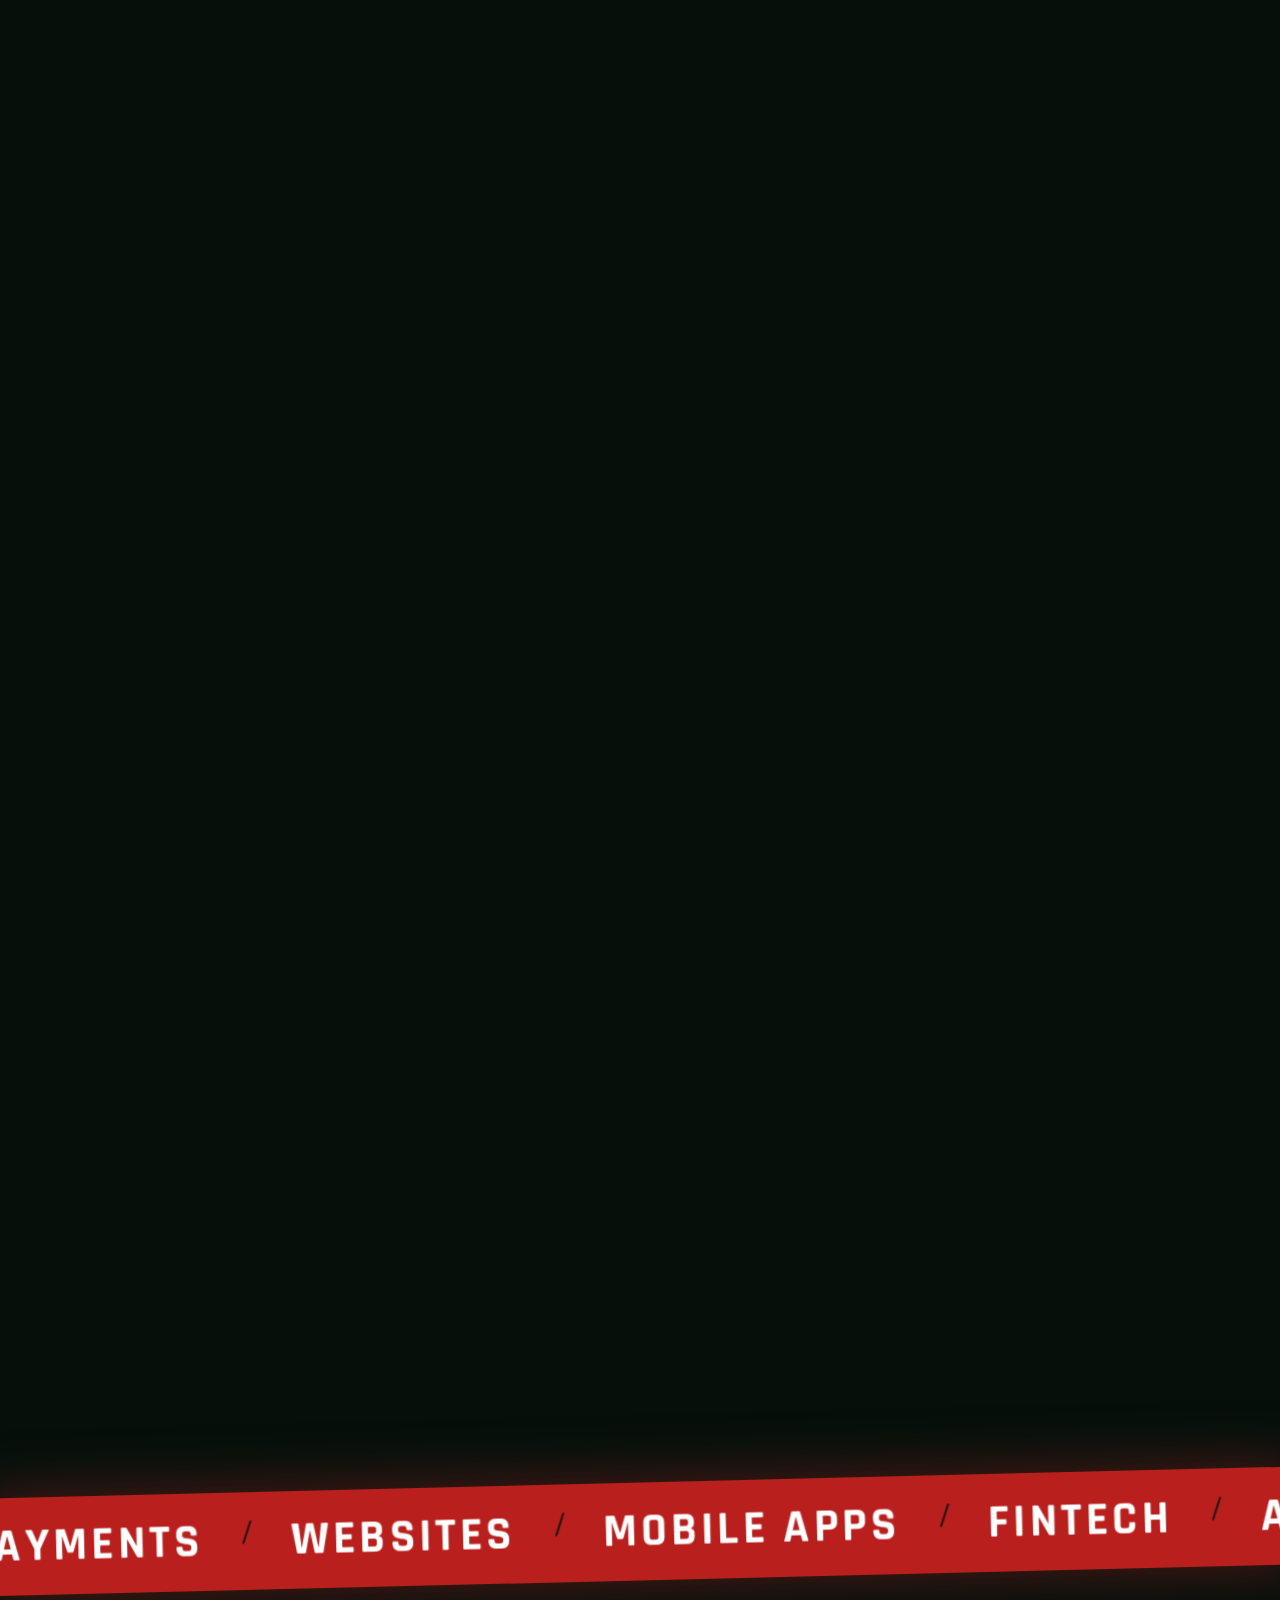
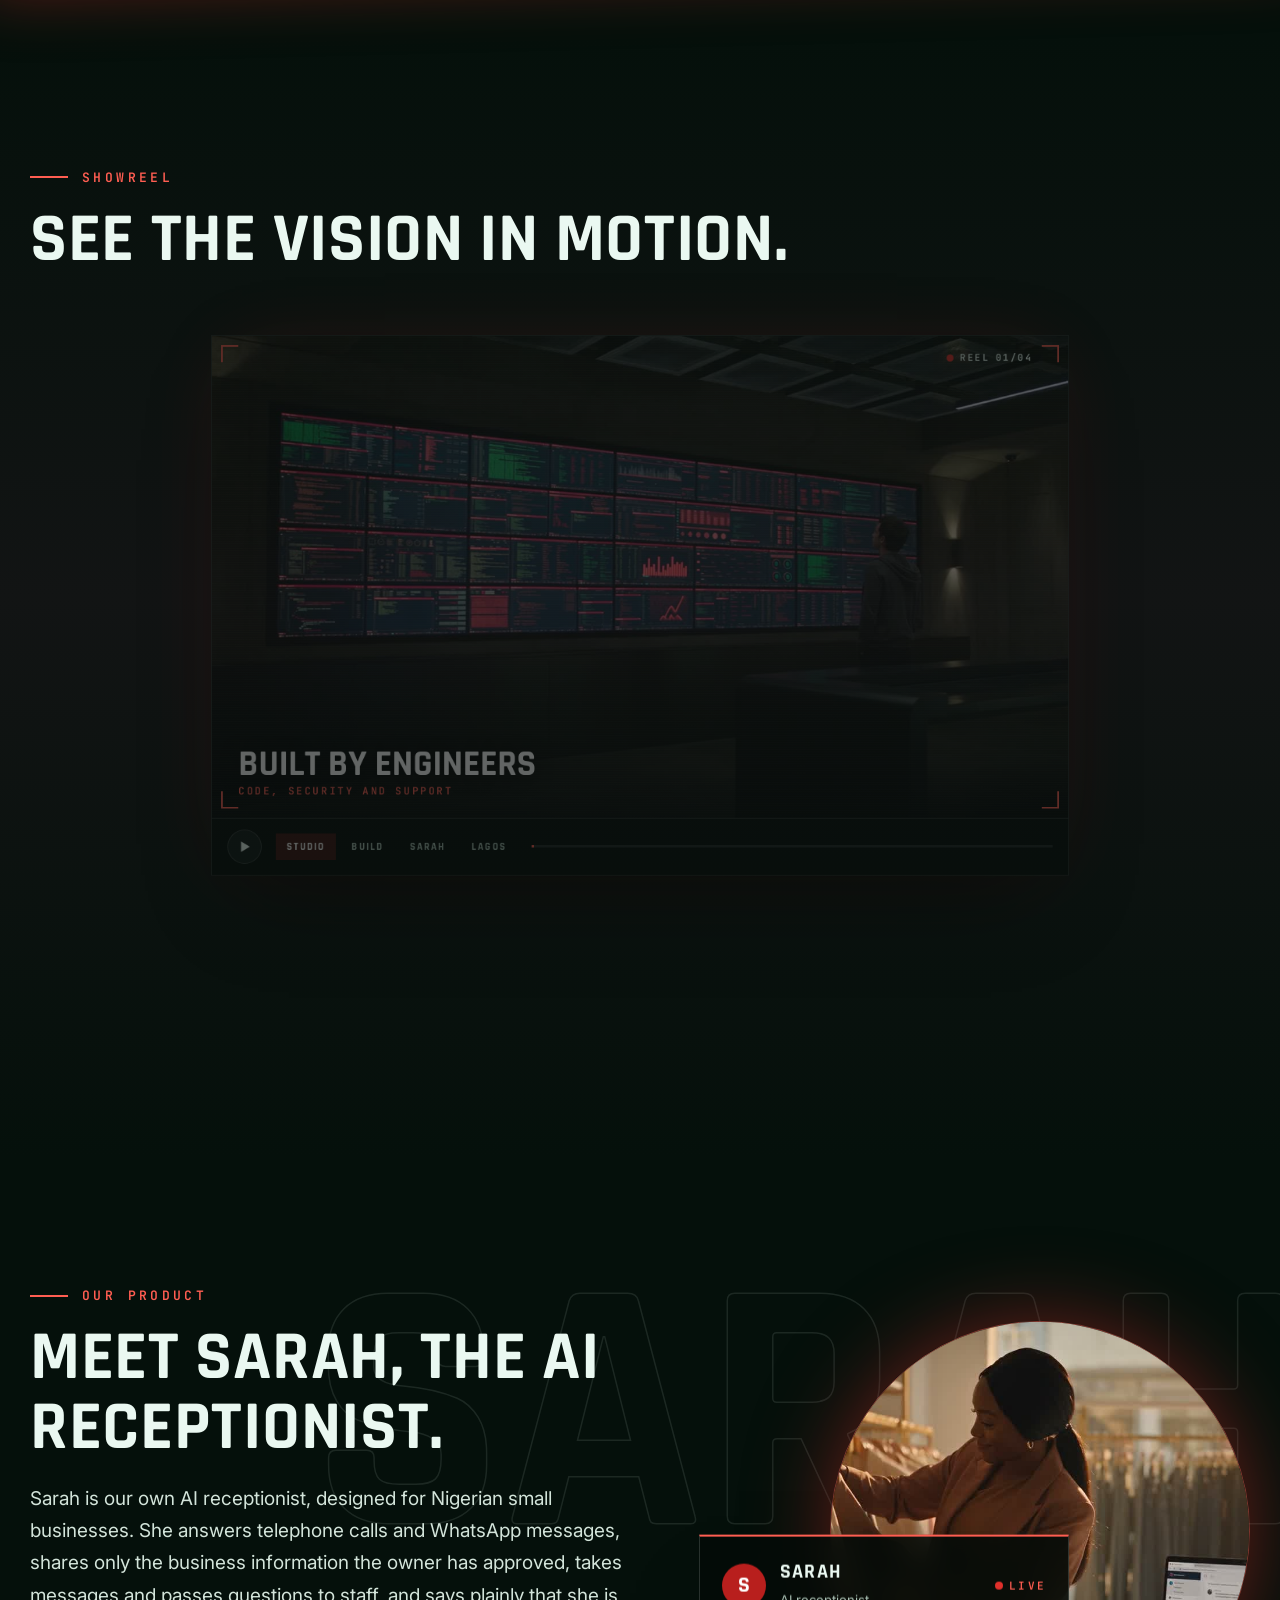
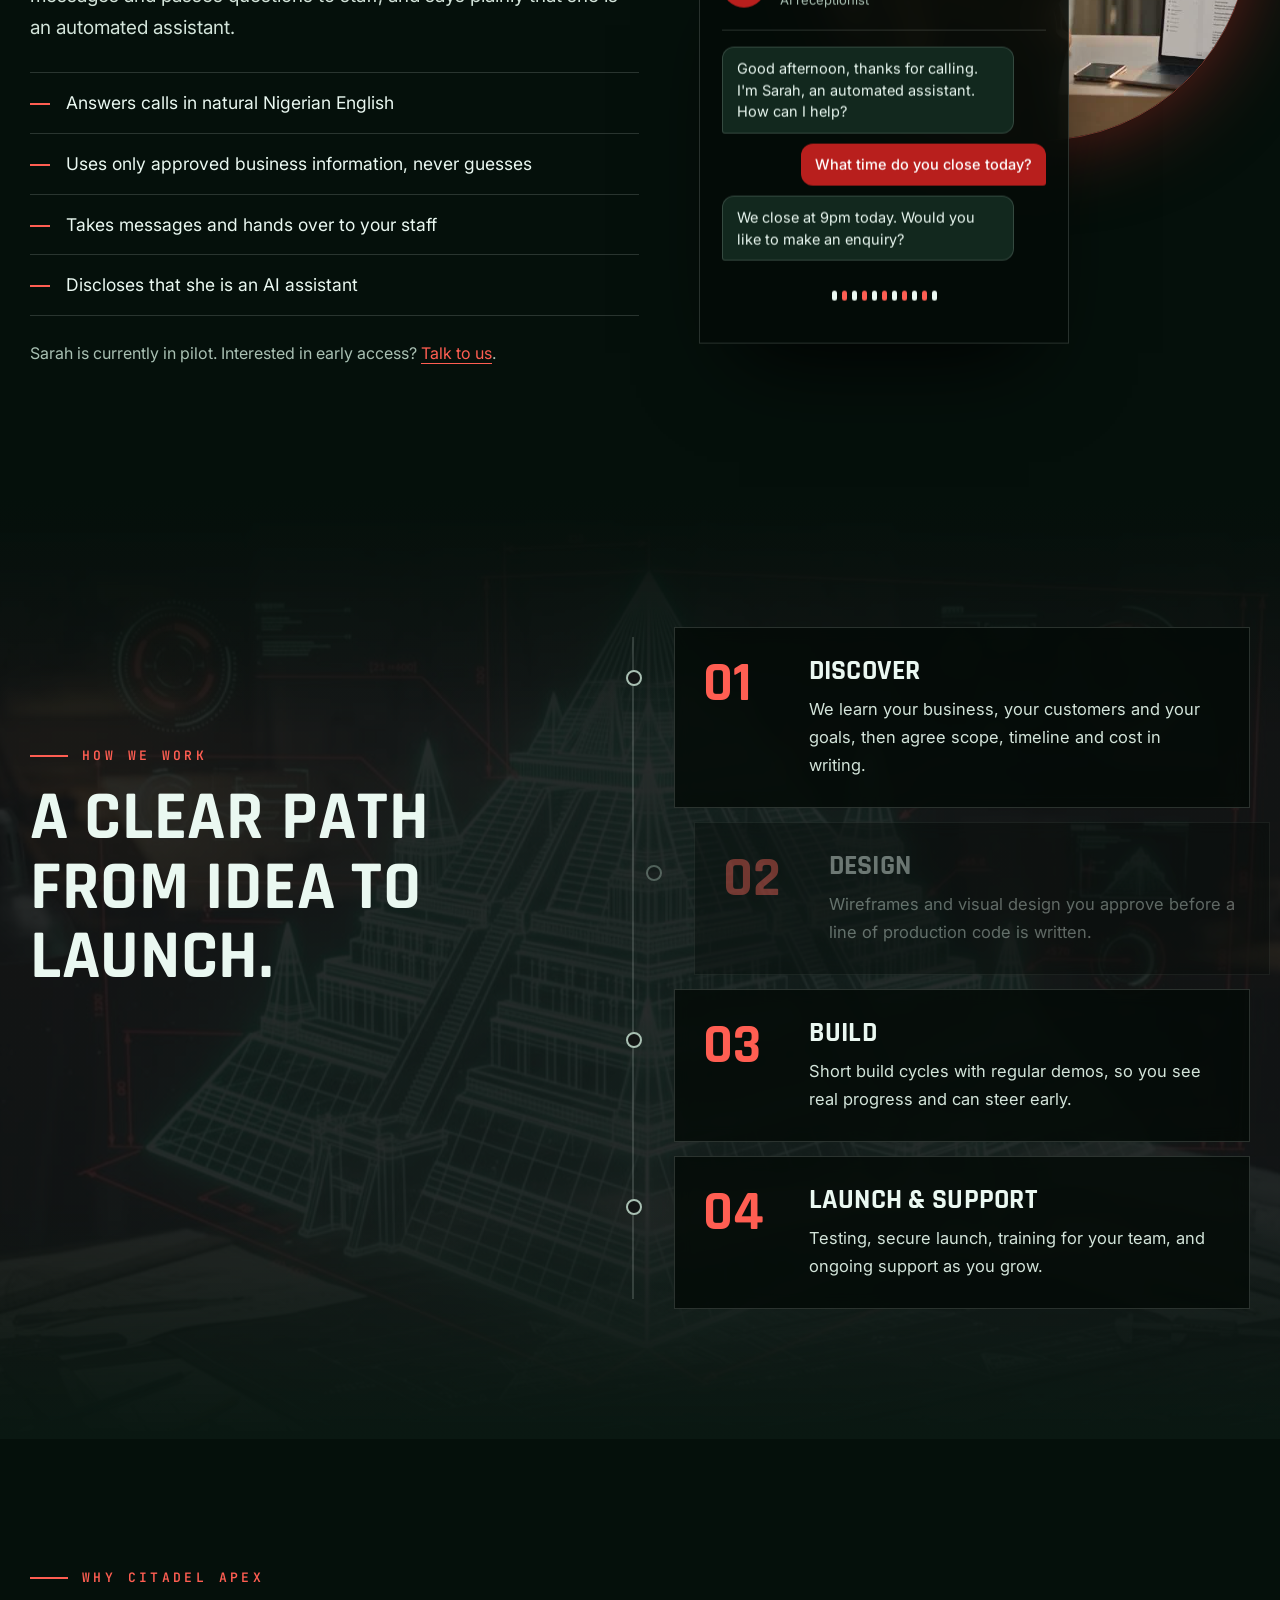
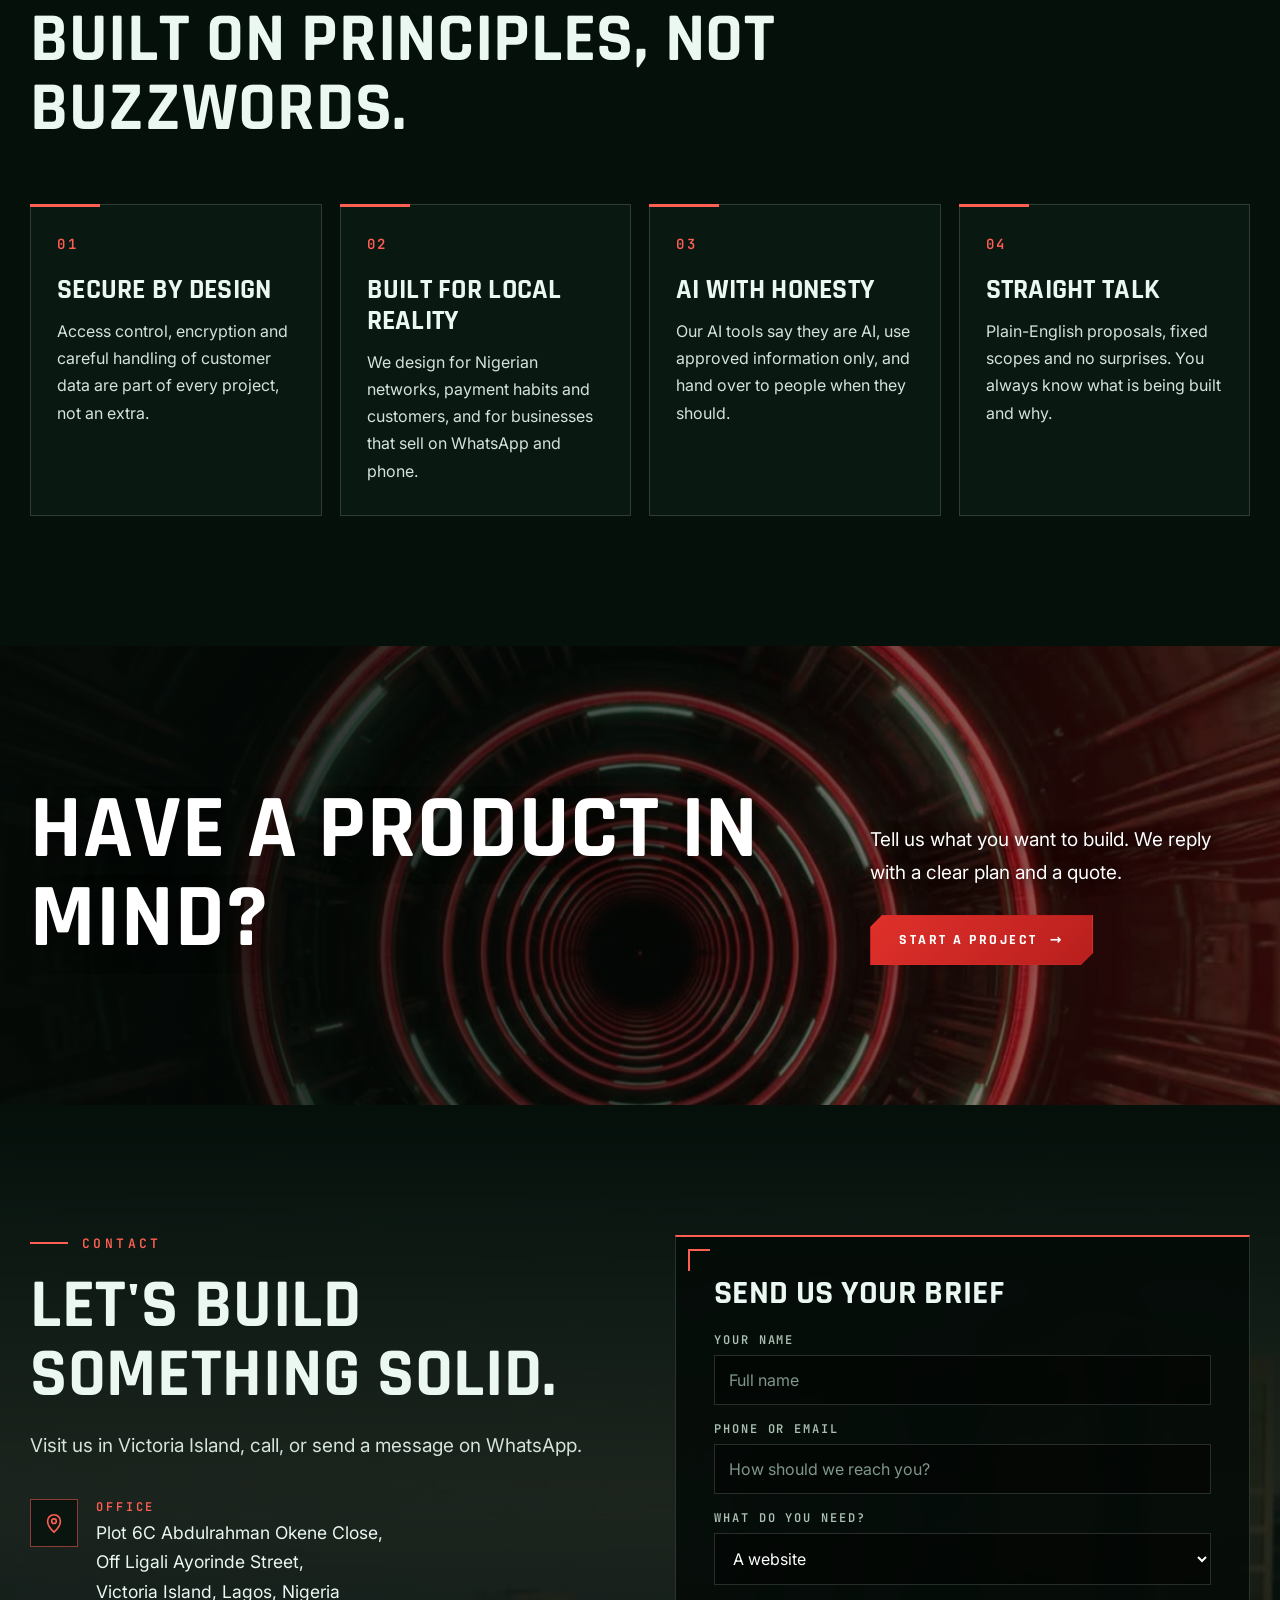
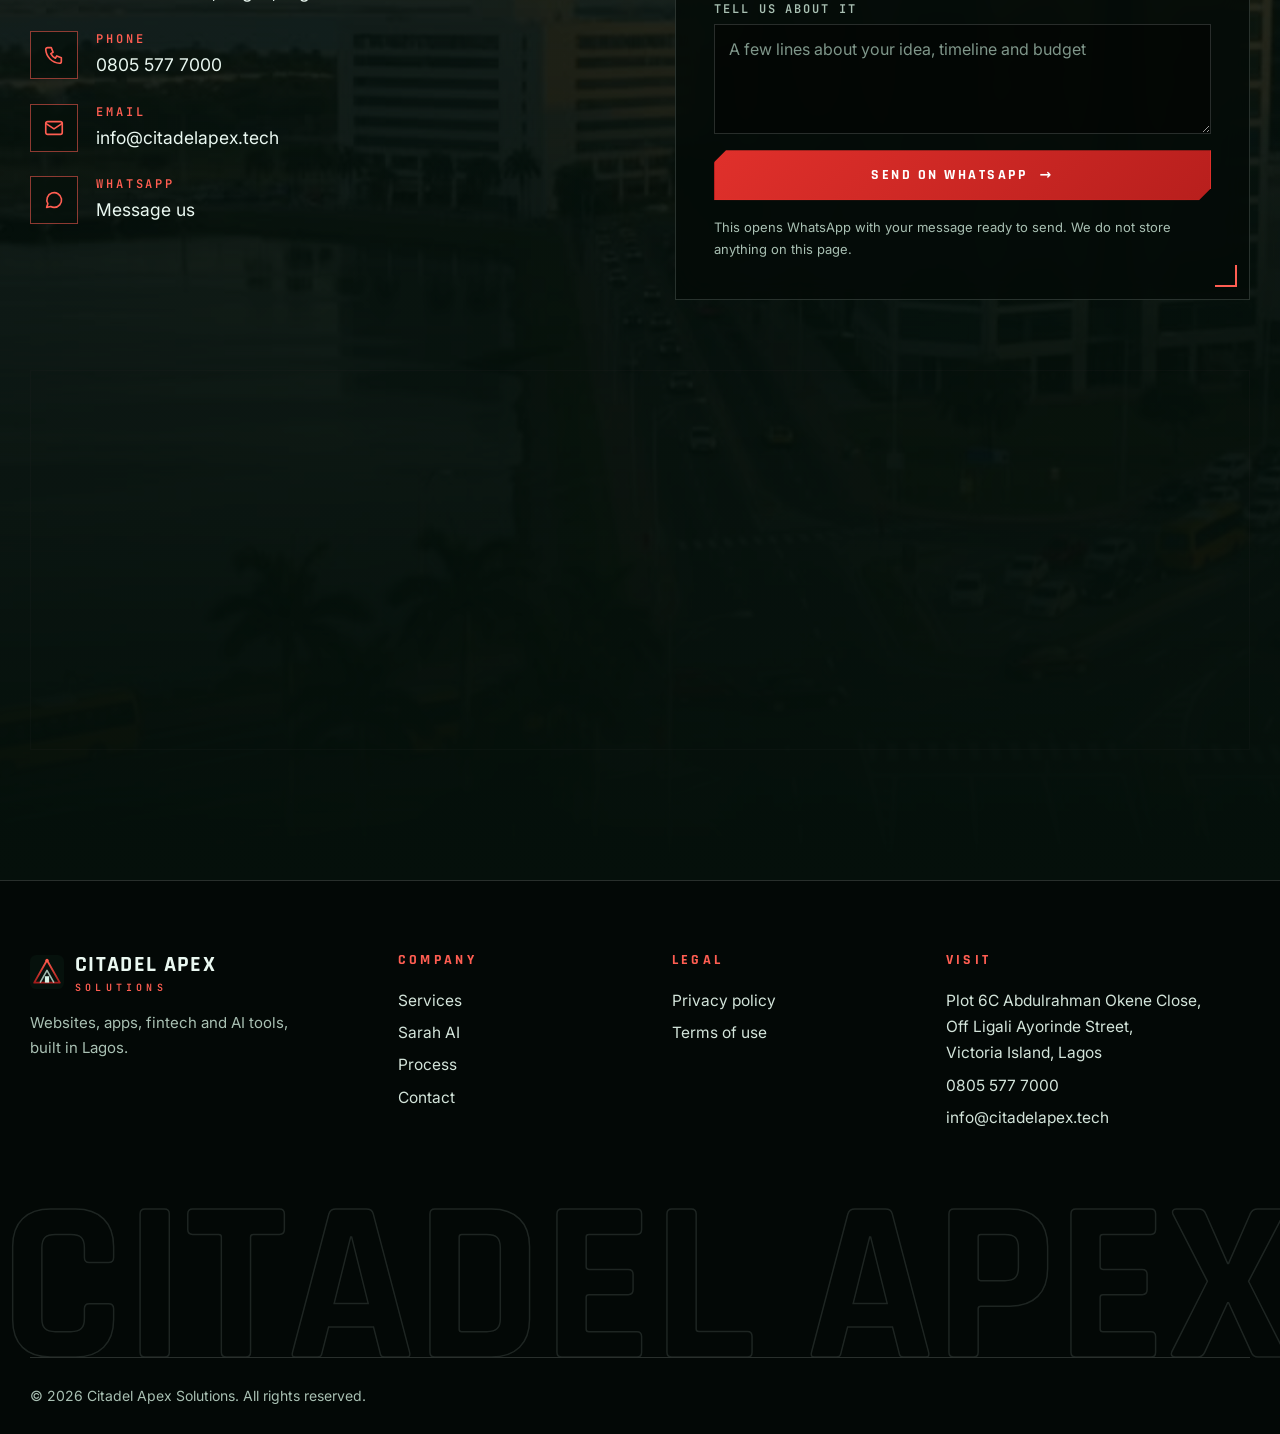
==== commit 9ec59b56: "Replace remaining showreel clips with realistic scenes; version media files Co-Authored-By: Claude S" ====
--- a/index.html
+++ b/index.html
@@ -8,7 +8,7 @@
 <meta property="og:title" content="Citadel Apex Solutions">
 <meta property="og:description" content="Websites, apps, fintech platforms and AI tools, built in Lagos.">
 <meta property="og:type" content="website">
-<meta property="og:image" content="assets/img/hero.jpg">
+<meta property="og:image" content="assets/img/hero-v2.jpg">
 <meta name="theme-color" content="#06110c">
 <link rel="icon" href="assets/logo.svg" type="image/svg+xml">
 <link rel="preconnect" href="https://fonts.googleapis.com">
@@ -45,7 +45,7 @@
 <!-- HERO -->
 <section class="hero" id="top">
   <div class="hero-media" id="heroMedia" aria-hidden="true">
-    <video id="heroVid" autoplay muted loop playsinline poster="assets/img/hero.jpg" preload="auto"><source src="assets/video/citadel.mp4" type="video/mp4"></video>
+    <video id="heroVid" autoplay muted loop playsinline poster="assets/img/hero-v2.jpg" preload="auto"><source src="assets/video/citadel-v2.mp4" type="video/mp4"></video>
   </div>
   <div class="hero-scrim" aria-hidden="true"></div>
   <svg class="hud-ring" id="hudRing" viewBox="0 0 600 600" aria-hidden="true">
@@ -142,7 +142,7 @@
         </div>
       </article>
       <article class="panel svc">
-        <img class="bg" src="assets/img/core.jpg" alt="" loading="lazy">
+        <img class="bg" src="assets/img/core-v2.jpg" alt="" loading="lazy">
         <i class="brk tl"></i><i class="brk br"></i>
         <div class="body">
           <span class="num">04</span>
@@ -174,10 +174,10 @@
   <div class="reel-zoom" id="reelZoom">
     <div class="player" id="player">
       <div class="stage" id="stage">
-        <div class="scene active" data-title="Built by engineers" data-sub="Code, security and support"><video muted loop playsinline preload="none" poster="assets/img/hero.jpg" data-src="assets/video/citadel.mp4"></video></div>
-        <div class="scene" data-title="Websites and apps, built right" data-sub="Design, code and launch"><video muted loop playsinline preload="none" poster="assets/img/holo_poster.jpg" data-src="assets/video/holo.mp4"></video></div>
-        <div class="scene" data-title="Intelligence you can talk to" data-sub="AI assistants and automation"><video muted loop playsinline preload="none" poster="assets/img/core.jpg" data-src="assets/video/core.mp4"></video></div>
-        <div class="scene" data-title="Made in Lagos" data-sub="For African business"><video muted loop playsinline preload="none" poster="assets/img/lagos.jpg" data-src="assets/video/lagos.mp4"></video></div>
+        <div class="scene active" data-title="Built by engineers" data-sub="Code, security and support"><video muted loop playsinline preload="none" poster="assets/img/hero-v2.jpg" data-src="assets/video/citadel-v2.mp4"></video></div>
+        <div class="scene" data-title="Websites and apps, built right" data-sub="Design, code and launch"><video muted loop playsinline preload="none" poster="assets/img/holo_poster-v2.jpg" data-src="assets/video/holo-v2.mp4"></video></div>
+        <div class="scene" data-title="Calls answered, even when you are busy" data-sub="AI receptionist for small business"><video muted loop playsinline preload="none" poster="assets/img/core-v2.jpg" data-src="assets/video/core-v2.mp4"></video></div>
+        <div class="scene" data-title="Made in Lagos" data-sub="Victoria Island, Nigeria"><video muted loop playsinline preload="none" poster="assets/img/lagos-v2.jpg" data-src="assets/video/lagos-v2.mp4"></video></div>
         <i class="brk tl"></i><i class="brk tr"></i><i class="brk bl"></i><i class="brk br"></i>
         <div class="rec"><span></span>REEL <b id="reelNo">01/04</b></div>
         <div class="caption"><b id="capTitle">Built by engineers</b><span id="capSub">Code, security and support</span></div>
@@ -187,7 +187,7 @@
         <div class="tabs" role="tablist" aria-label="Scenes">
           <button role="tab" class="on" data-i="0">Studio</button>
           <button role="tab" data-i="1">Build</button>
-          <button role="tab" data-i="2">AI</button>
+          <button role="tab" data-i="2">Sarah</button>
           <button role="tab" data-i="3">Lagos</button>
         </div>
         <div class="bar"><i id="barFill"></i></div>
@@ -213,7 +213,7 @@
       <p class="note reveal">Sarah is currently in pilot. Interested in early access? <a href="#contact">Talk to us</a>.</p>
     </div>
     <div class="sarah-vis" aria-hidden="true">
-      <div class="orb" data-speed="-0.05"><video muted loop playsinline preload="none" poster="assets/img/core.jpg" data-src="assets/video/core.mp4" id="coreVid"></video><i class="brk tl"></i><i class="brk tr"></i><i class="brk bl"></i><i class="brk br"></i></div>
+      <div class="orb" data-speed="-0.05"><video muted loop playsinline preload="none" poster="assets/img/core-v2.jpg" data-src="assets/video/core-v2.mp4" id="coreVid"></video><i class="brk tl"></i><i class="brk tr"></i><i class="brk bl"></i><i class="brk br"></i></div>
       <div class="call reveal d2" data-speed="0.07">
         <div class="call-top"><div class="avatar">S</div><div><b>Sarah</b><small>AI receptionist</small></div><span class="live">LIVE</span></div>
         <div class="bubbles">
@@ -272,7 +272,7 @@
 
 <!-- CONTACT -->
 <section class="sec" id="contact">
-  <img class="bgimg lagos" src="assets/img/lagos.jpg" alt="" data-speed="0.08" loading="lazy">
+  <img class="bgimg lagos" src="assets/img/lagos-v2.jpg" alt="" data-speed="0.08" loading="lazy">
   <div class="wrap contact-grid">
     <div>
       <p class="kicker">Contact</p>
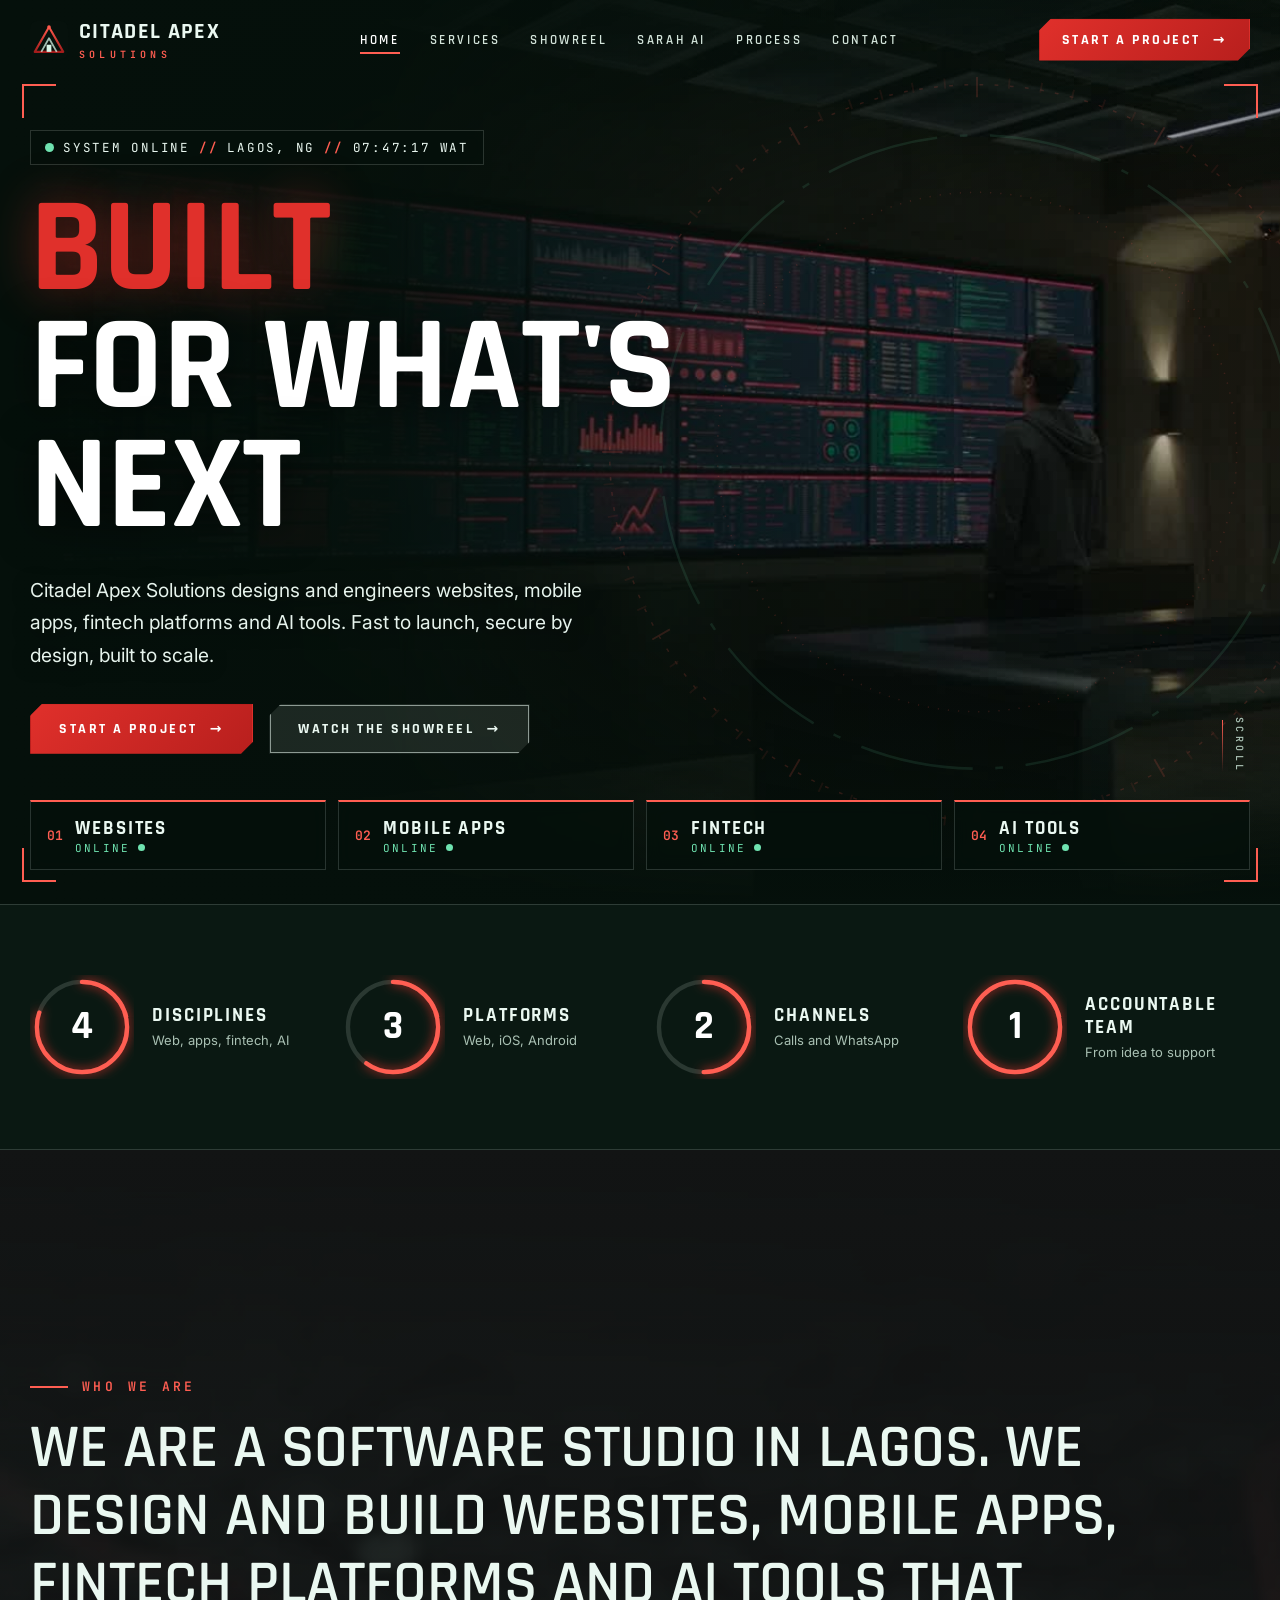
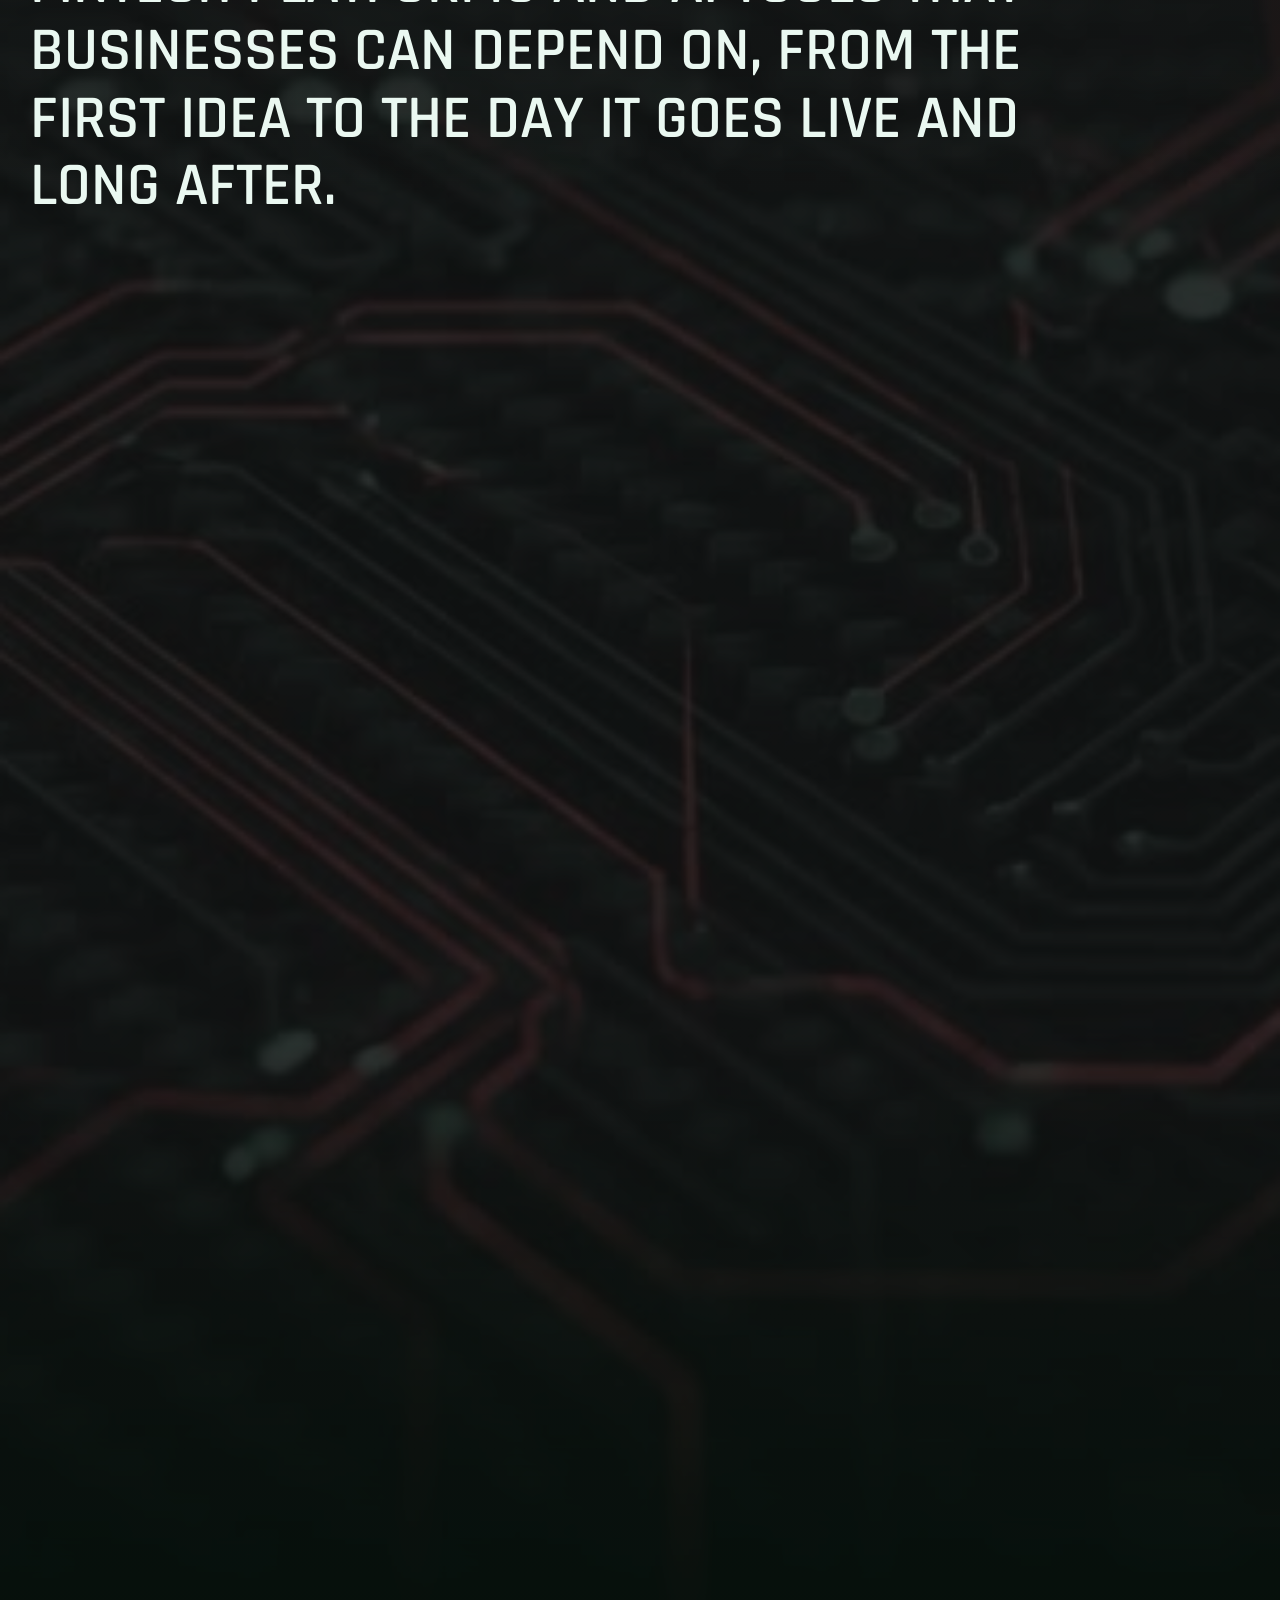
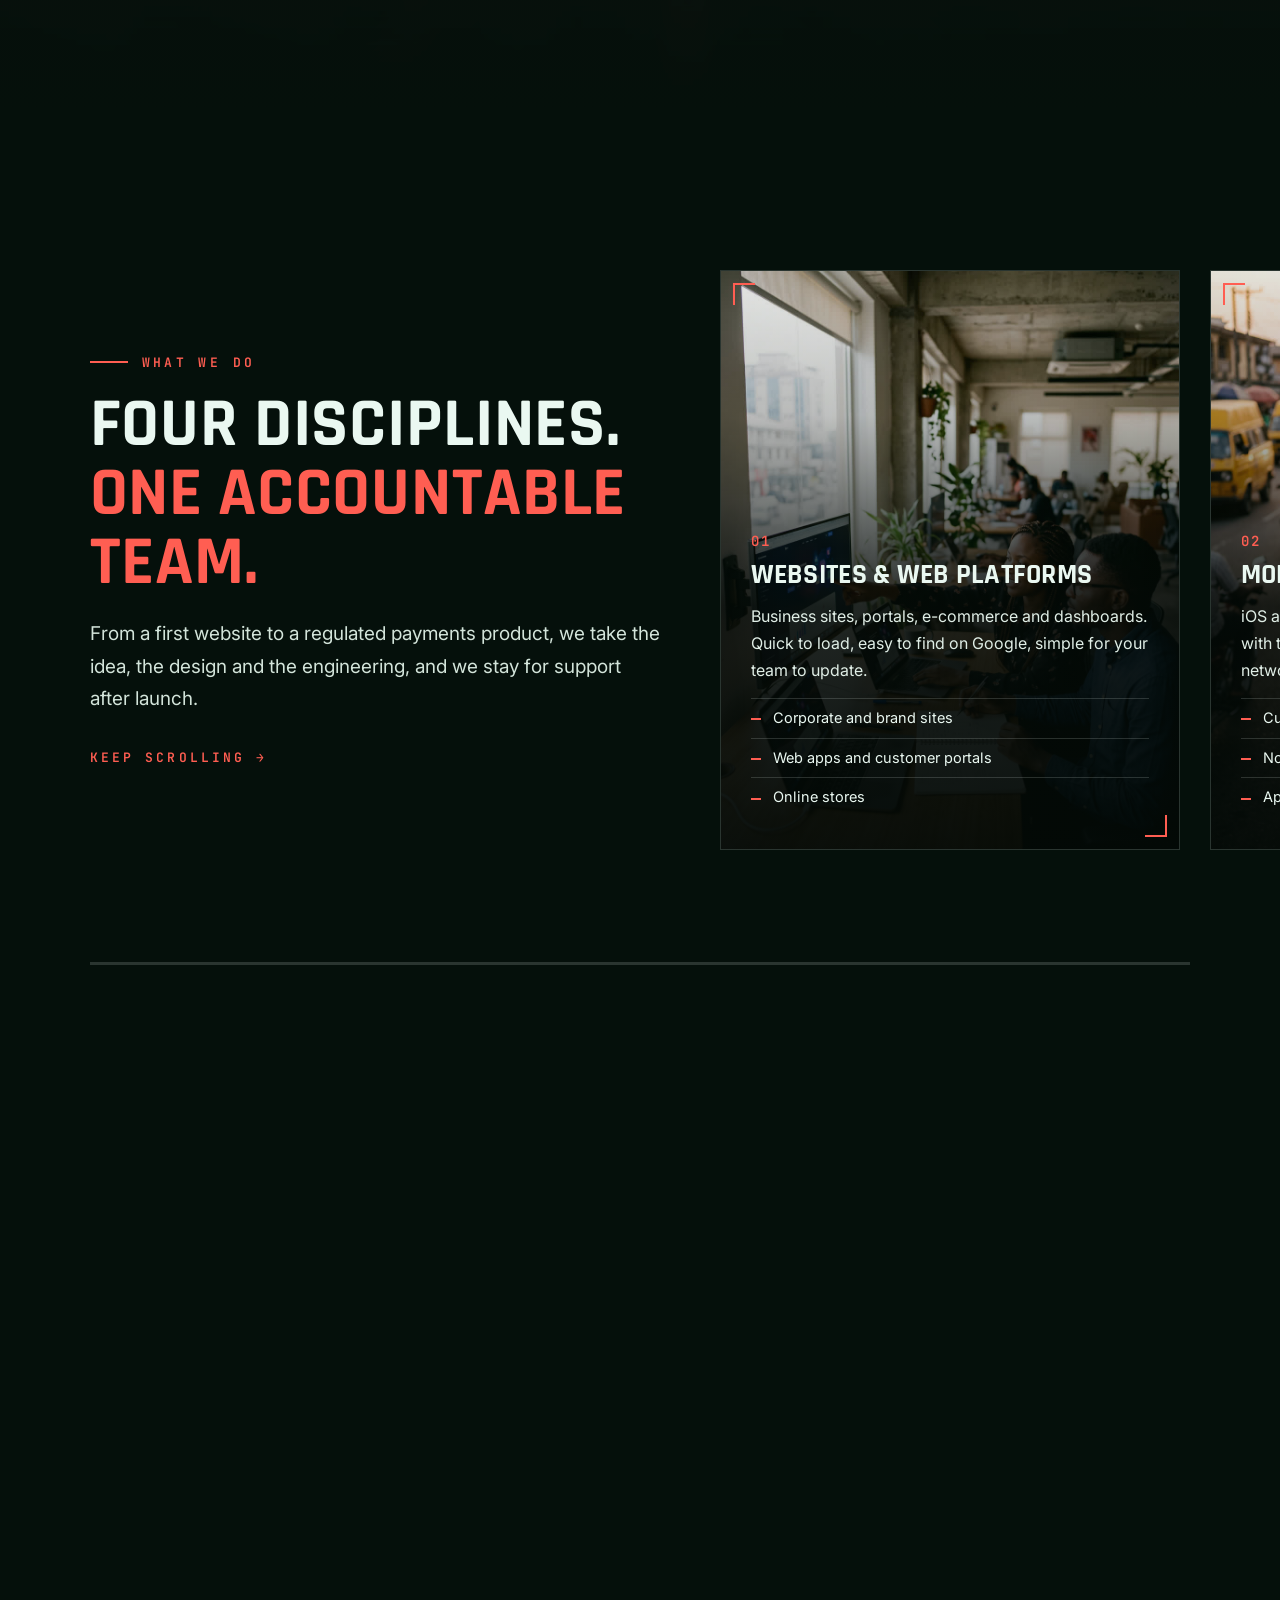
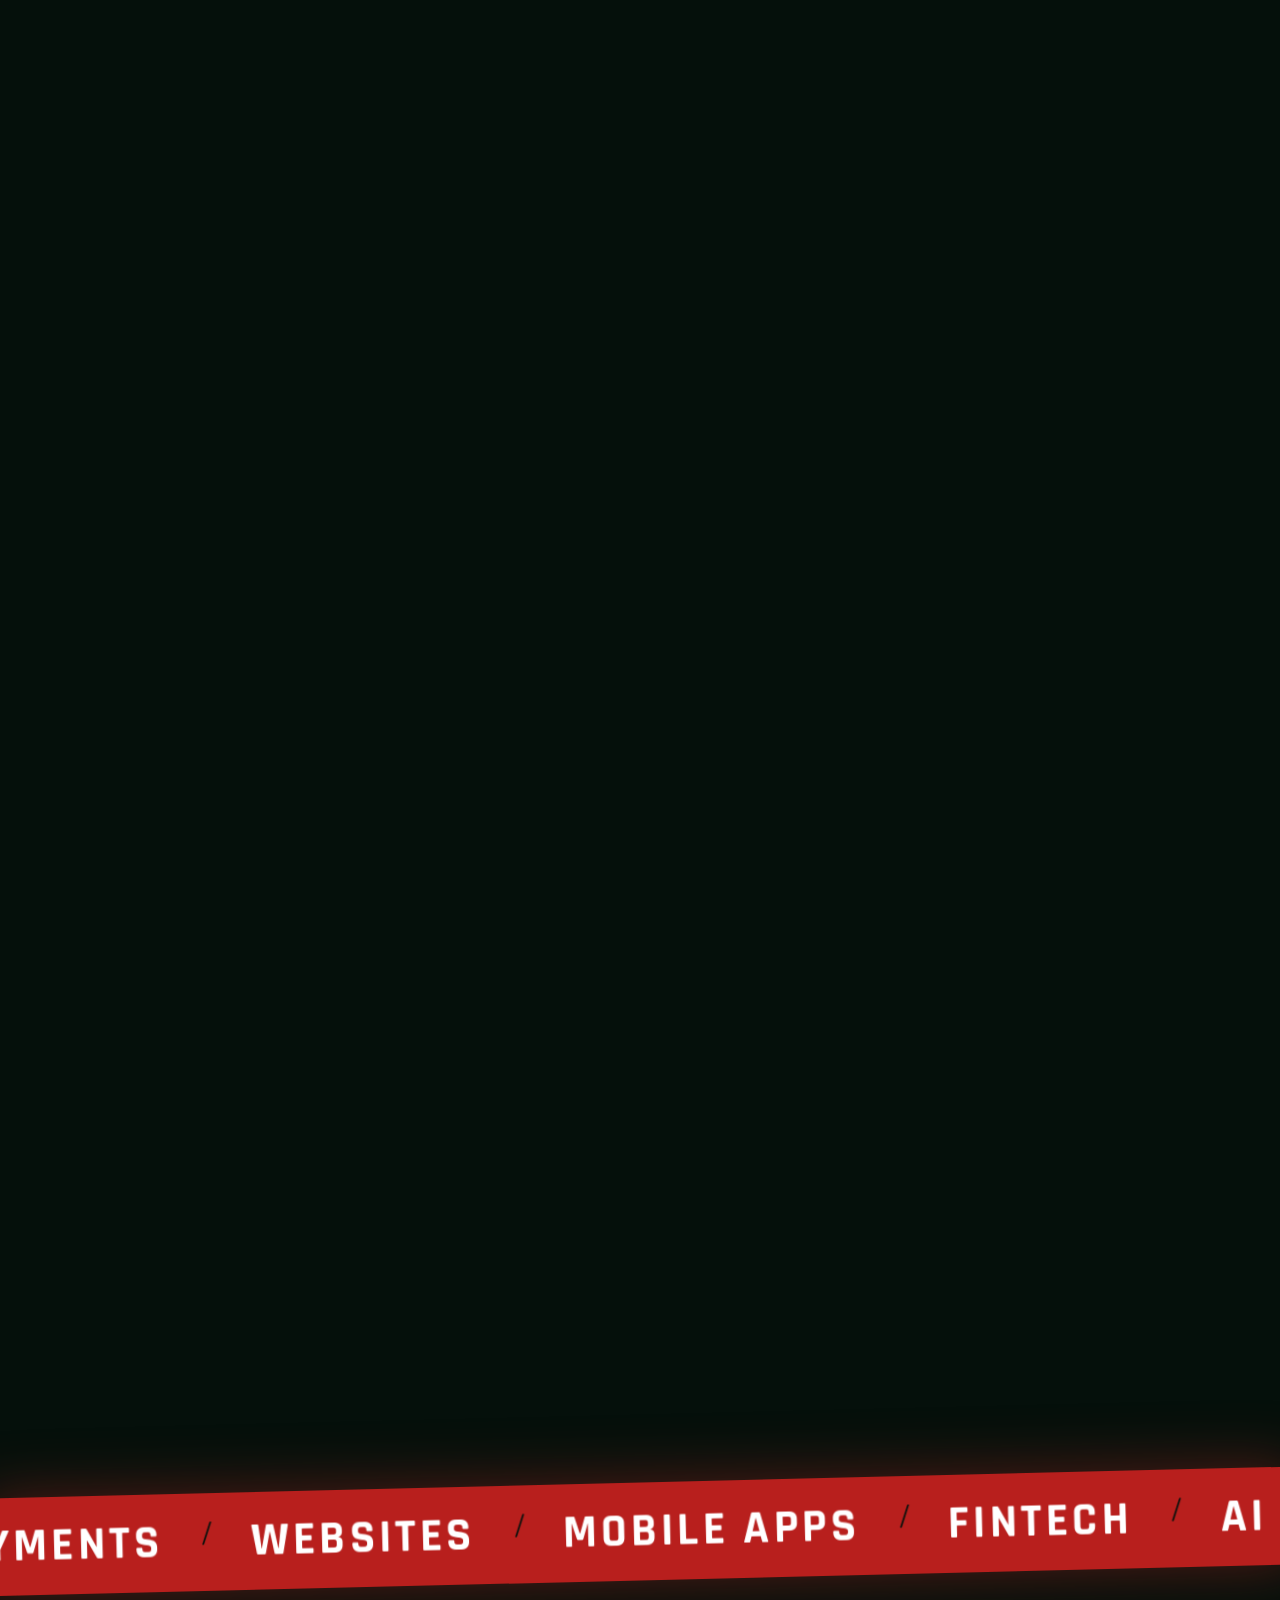
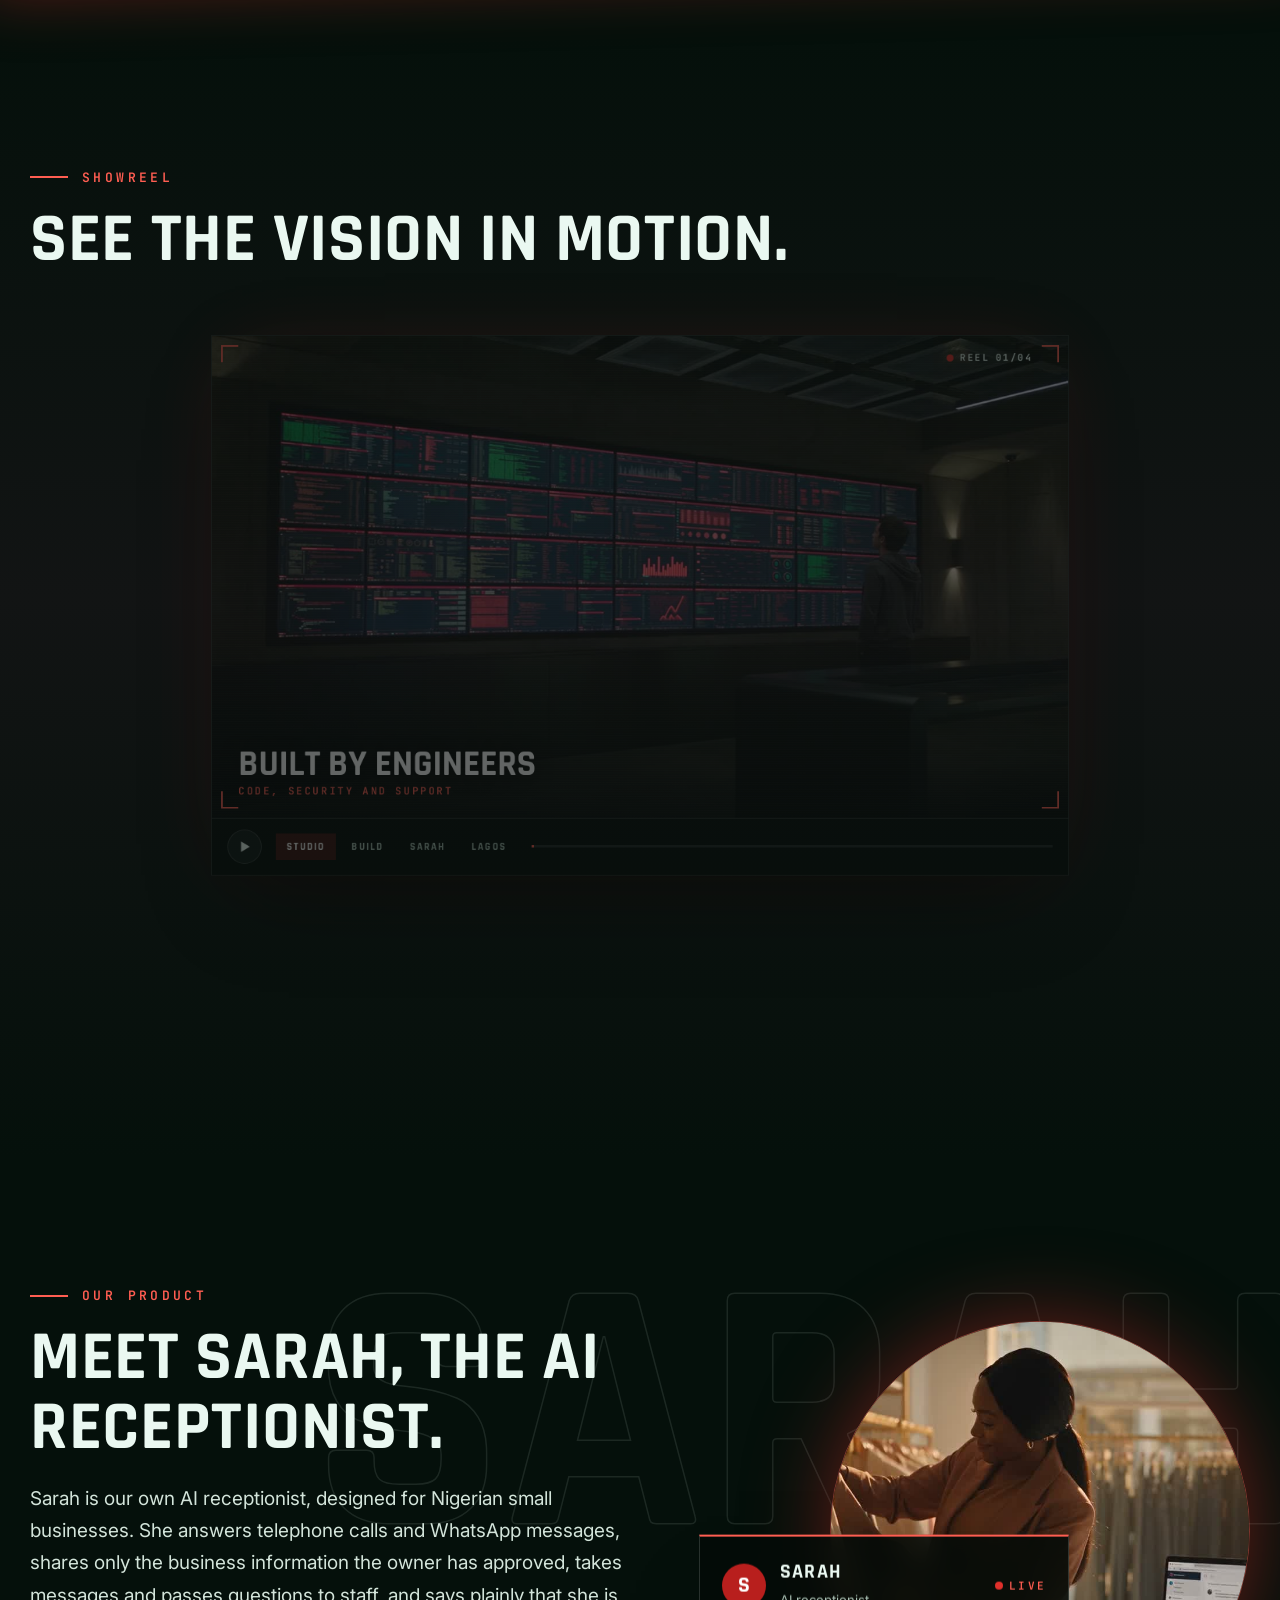
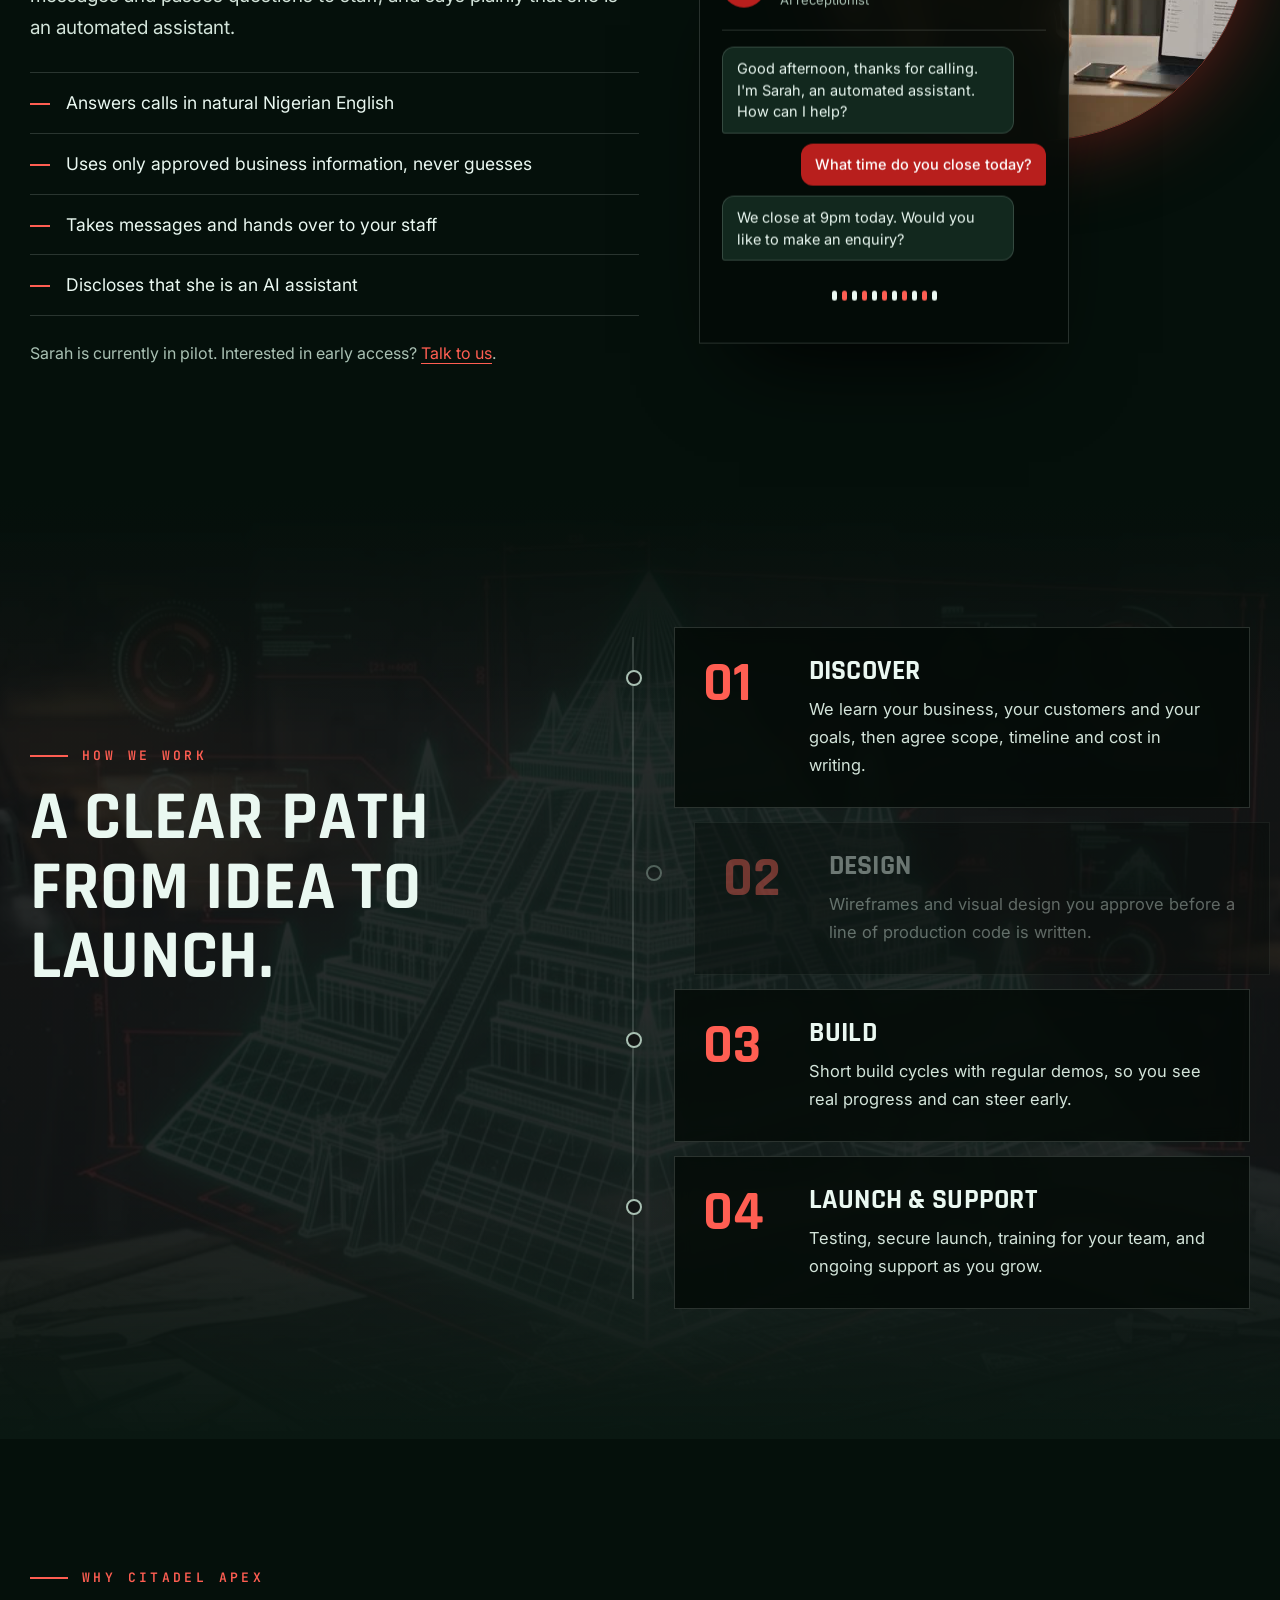
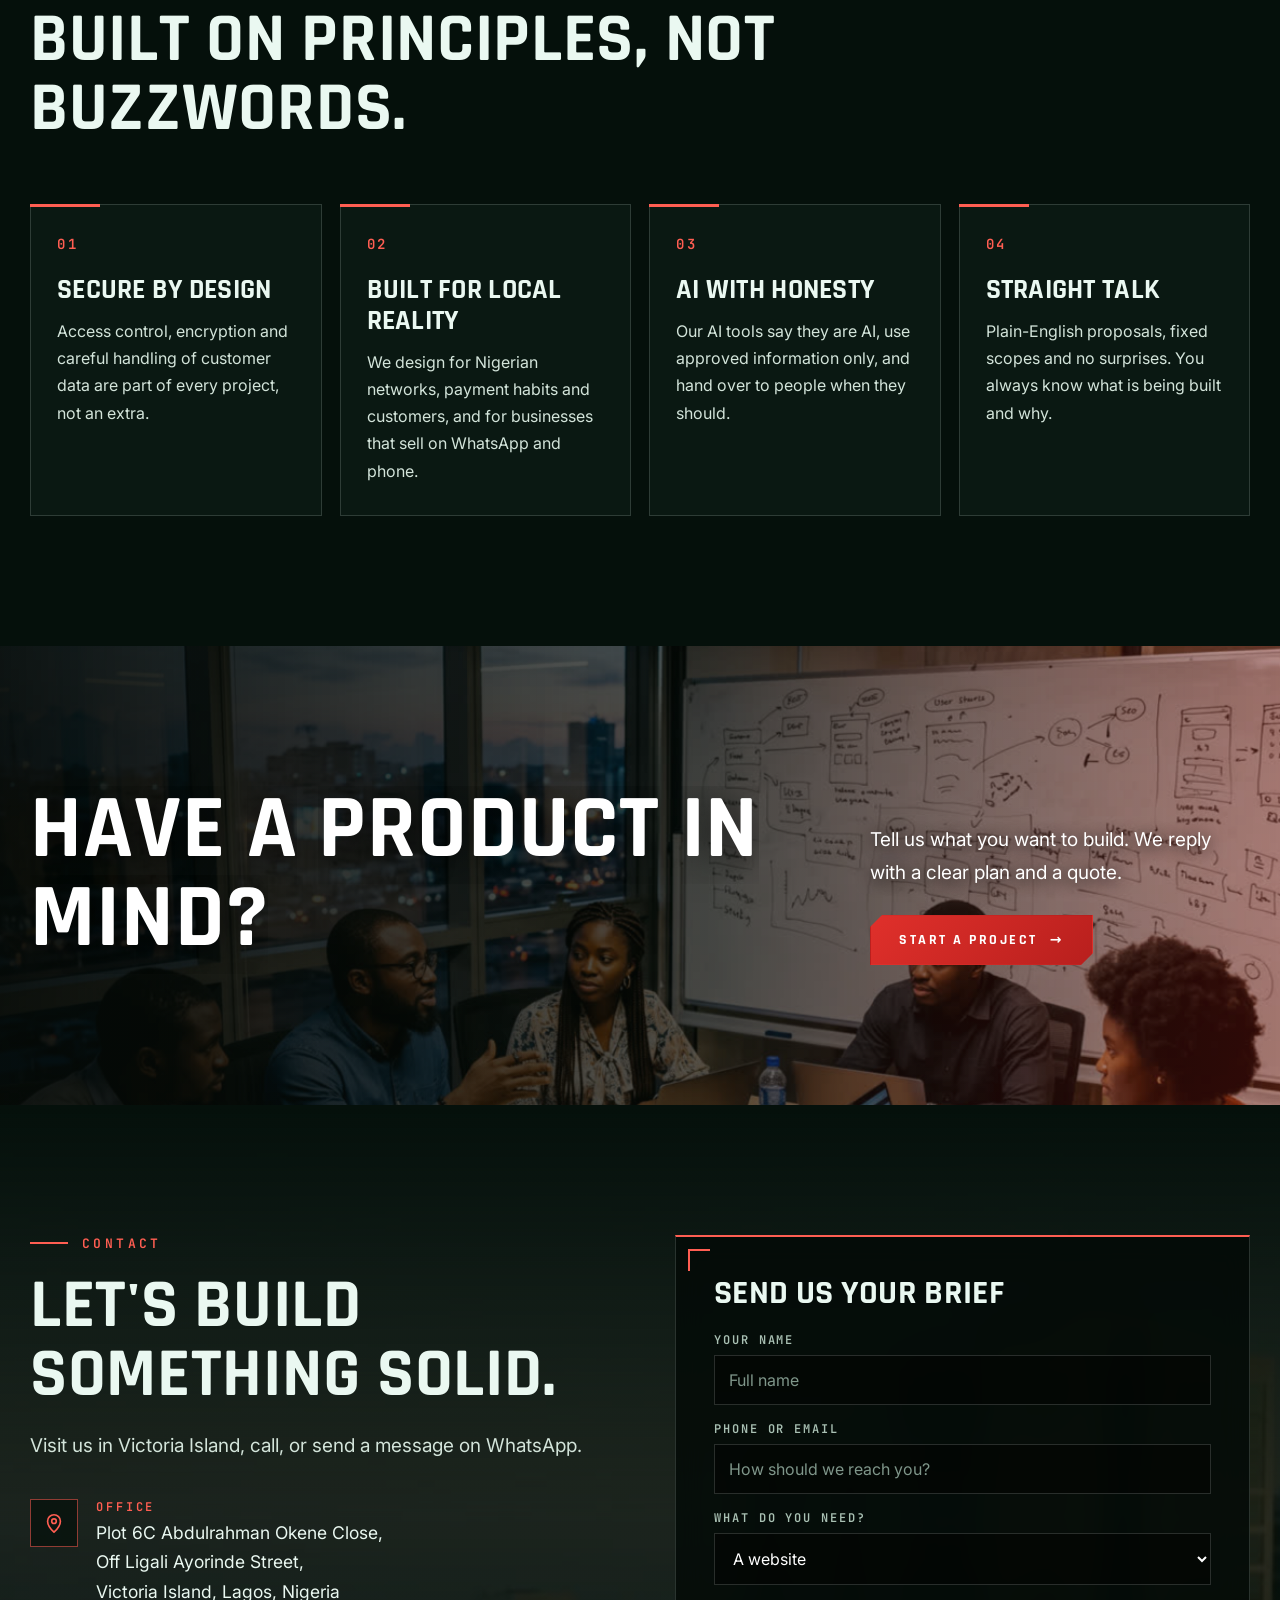
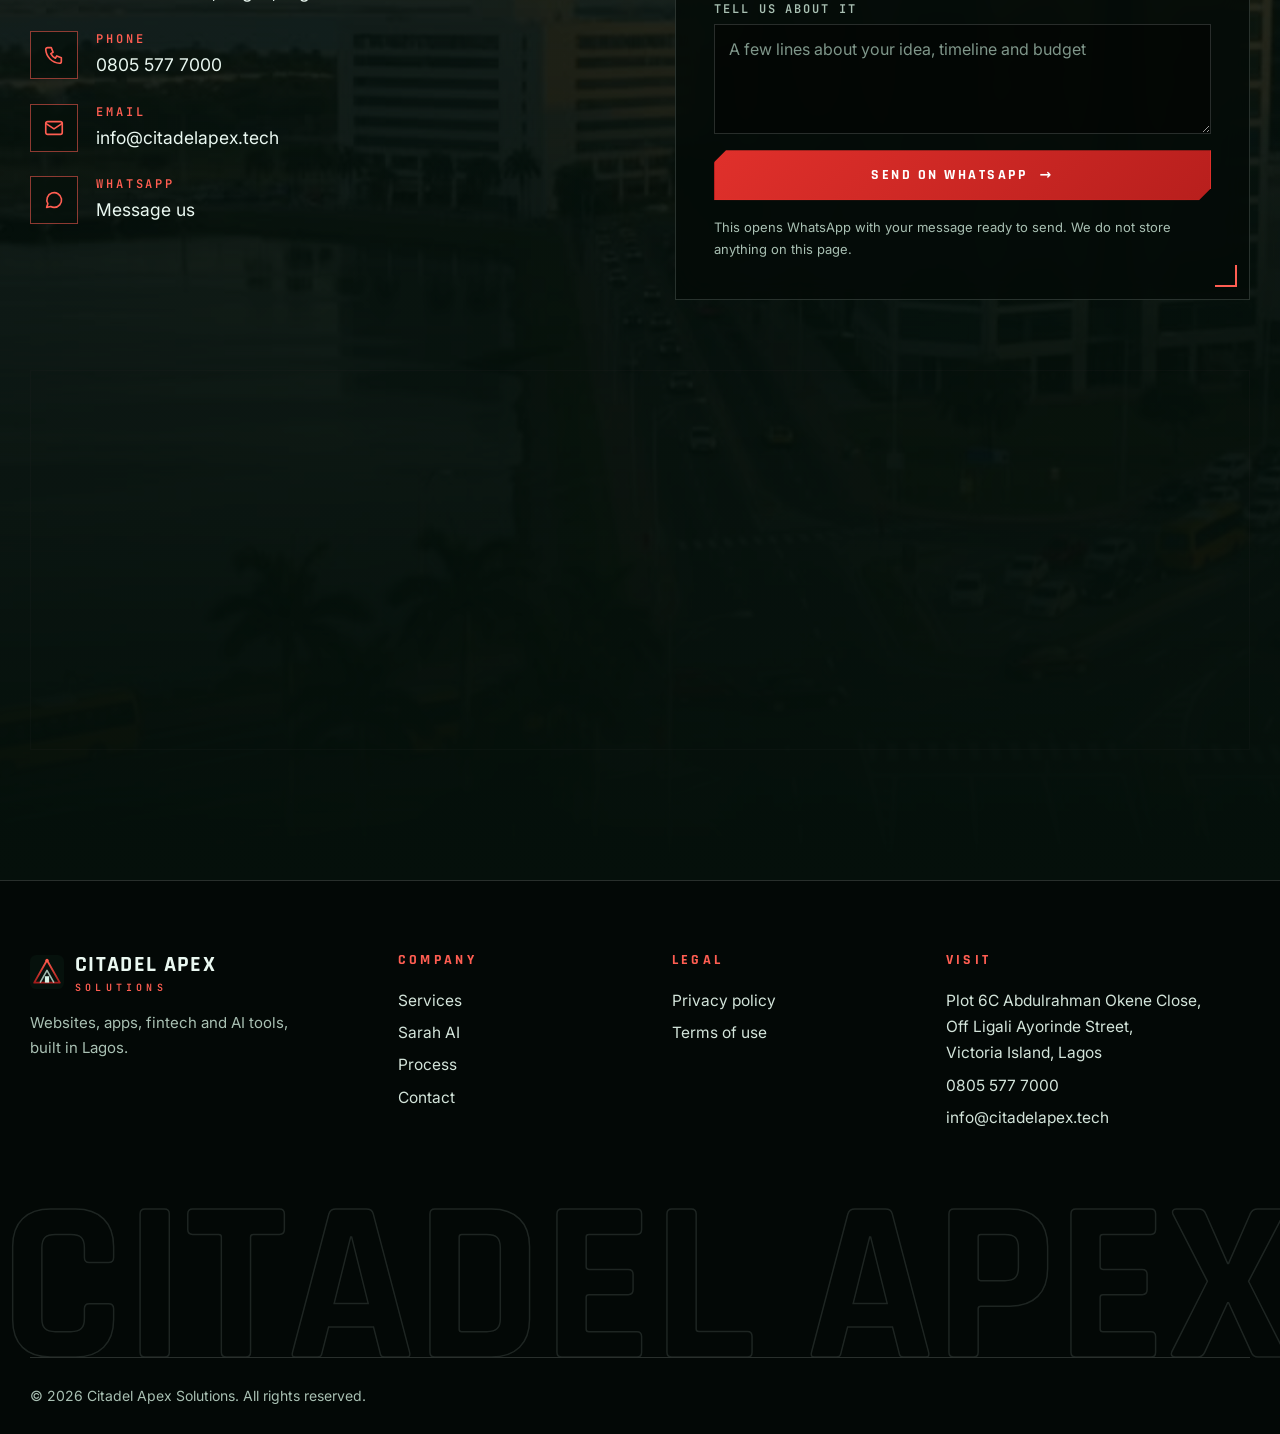
==== commit a025a7bb: "Replace sci-fi images with realistic photos Co-Authored-By: Claude Sonnet 5.5 <noreply@anthropic.com" ====
--- a/index.html
+++ b/index.html
@@ -112,7 +112,7 @@
       </div>
 
       <article class="panel svc">
-        <img class="bg" src="assets/img/holo.jpg" alt="" loading="lazy">
+        <img class="bg" src="assets/img/web-v2.jpg" alt="" loading="lazy">
         <i class="brk tl"></i><i class="brk br"></i>
         <div class="body">
           <span class="num">01</span>
@@ -122,7 +122,7 @@
         </div>
       </article>
       <article class="panel svc">
-        <img class="bg" src="assets/img/phone.jpg" alt="" loading="lazy">
+        <img class="bg" src="assets/img/app-v2.jpg" alt="" loading="lazy">
         <i class="brk tl"></i><i class="brk br"></i>
         <div class="body">
           <span class="num">02</span>
@@ -132,7 +132,7 @@
         </div>
       </article>
       <article class="panel svc">
-        <img class="bg" src="assets/img/fintech.jpg" alt="" loading="lazy">
+        <img class="bg" src="assets/img/pay-v2.jpg" alt="" loading="lazy">
         <i class="brk tl"></i><i class="brk br"></i>
         <div class="body">
           <span class="num">03</span>
@@ -263,7 +263,7 @@
 
 <!-- CTA BAND -->
 <section class="band">
-  <img class="bgimg" src="assets/img/tunnel.jpg" alt="" data-speed="0.1" data-zoom="0.35" loading="lazy">
+  <img class="bgimg" src="assets/img/team-v2.jpg" alt="" data-speed="0.1" data-zoom="0.35" loading="lazy">
   <div class="wrap band-in">
     <h2 data-split>Have a product in mind?</h2>
     <div class="reveal"><p>Tell us what you want to build. We reply with a clear plan and a quote.</p><a class="btn btn-red" href="#contact">Start a project <i class="arr">&rarr;</i></a></div>
